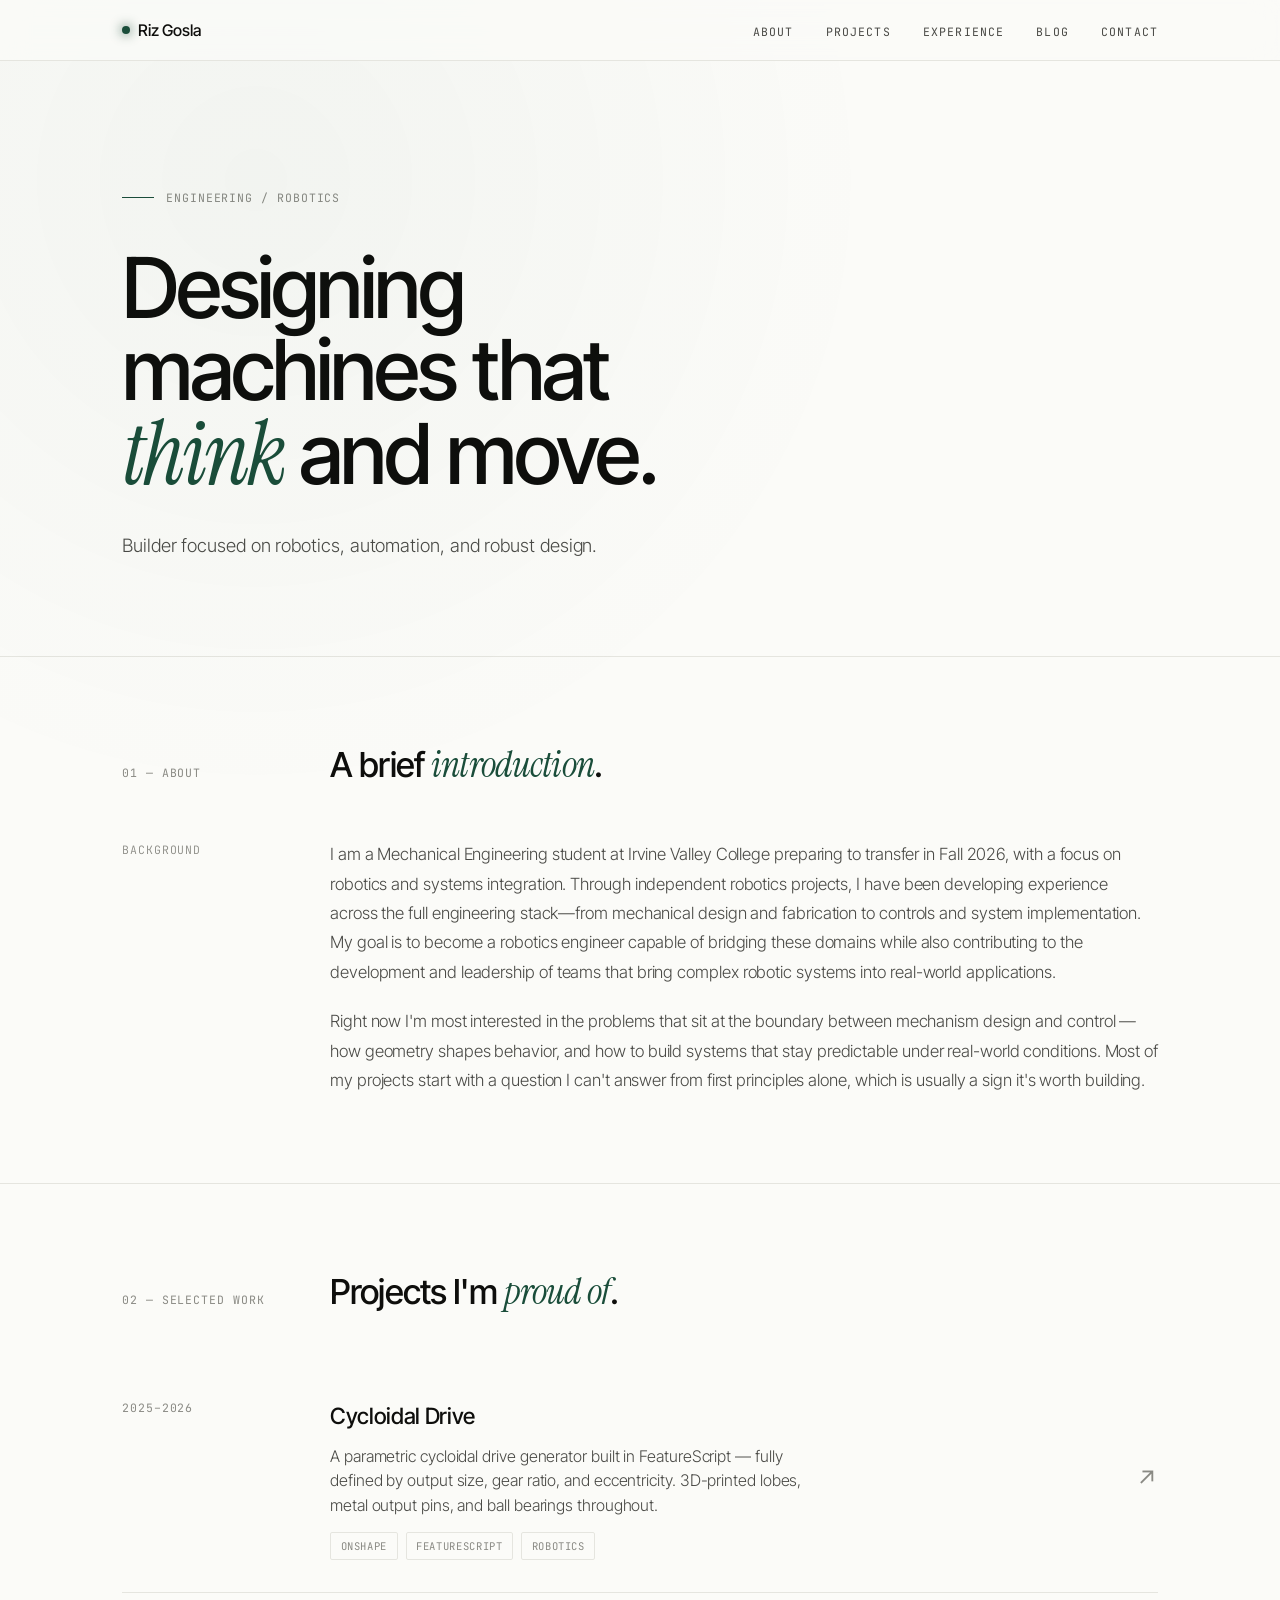
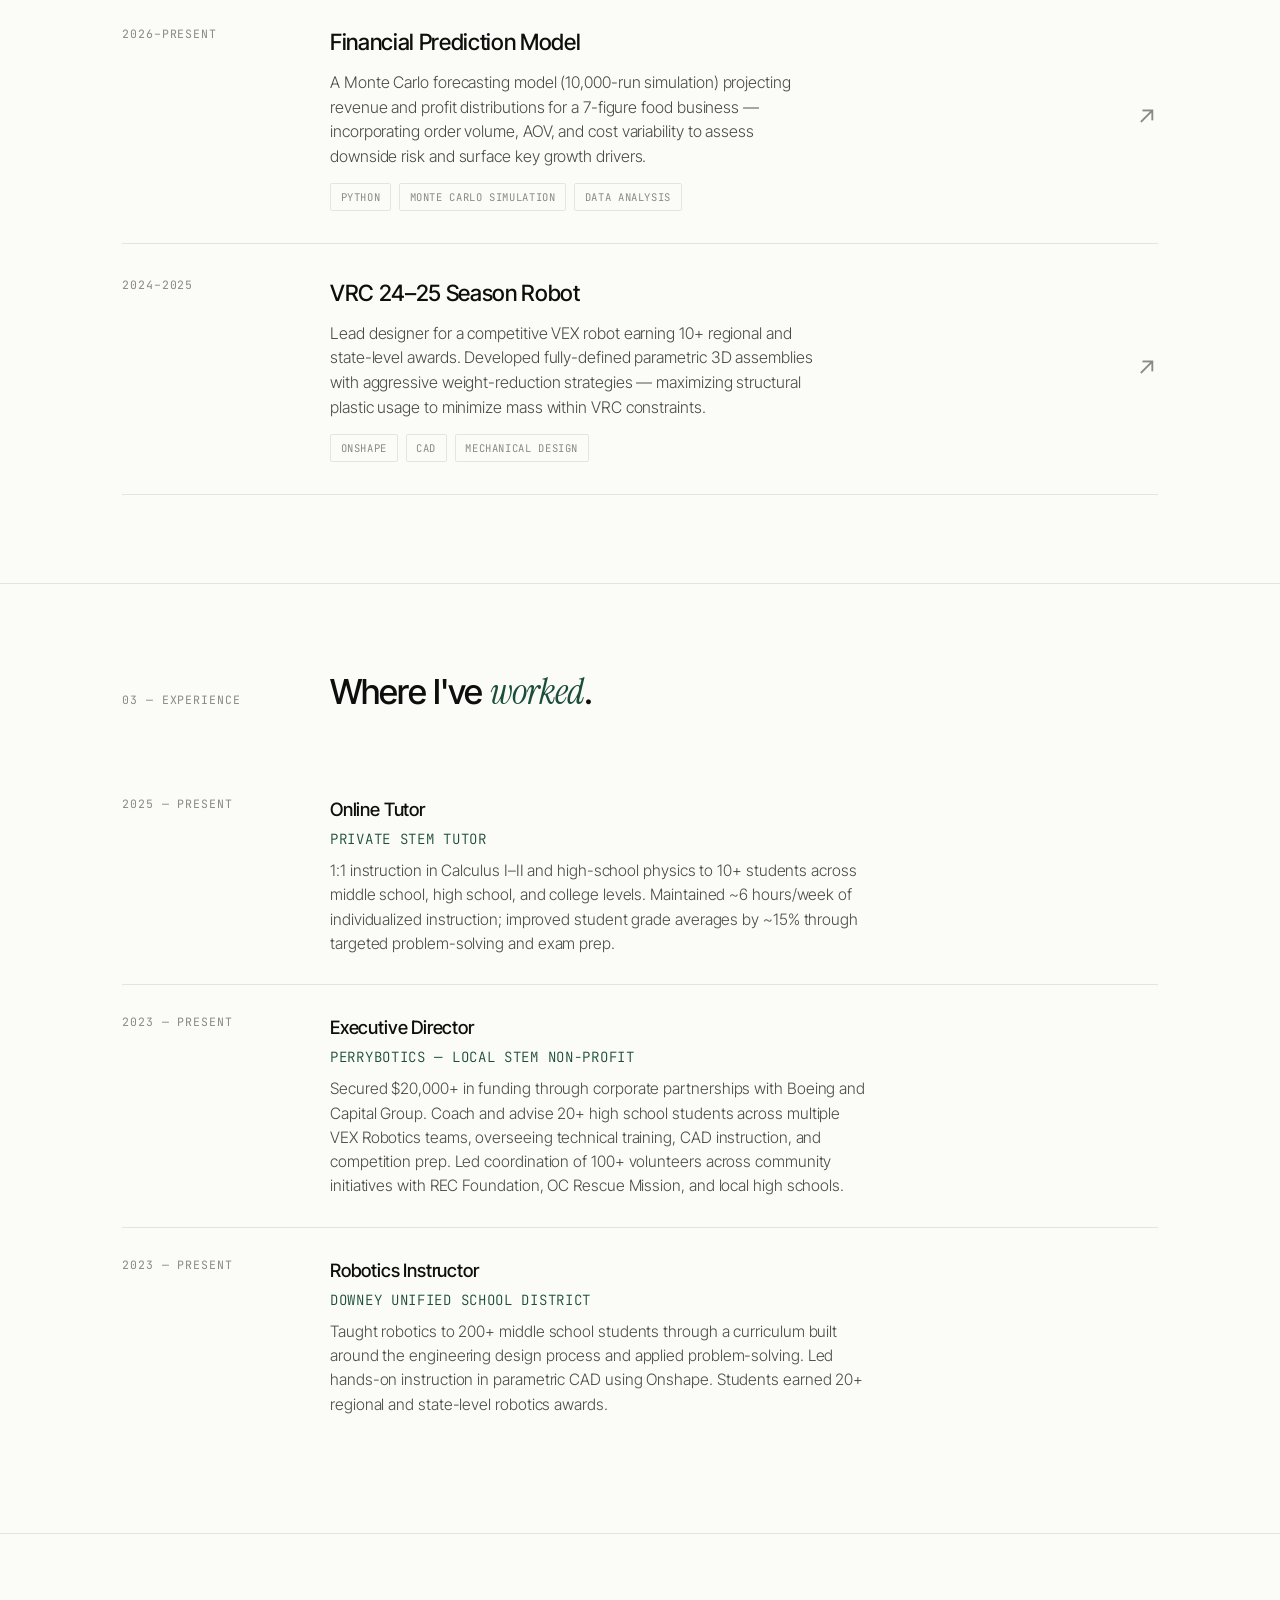
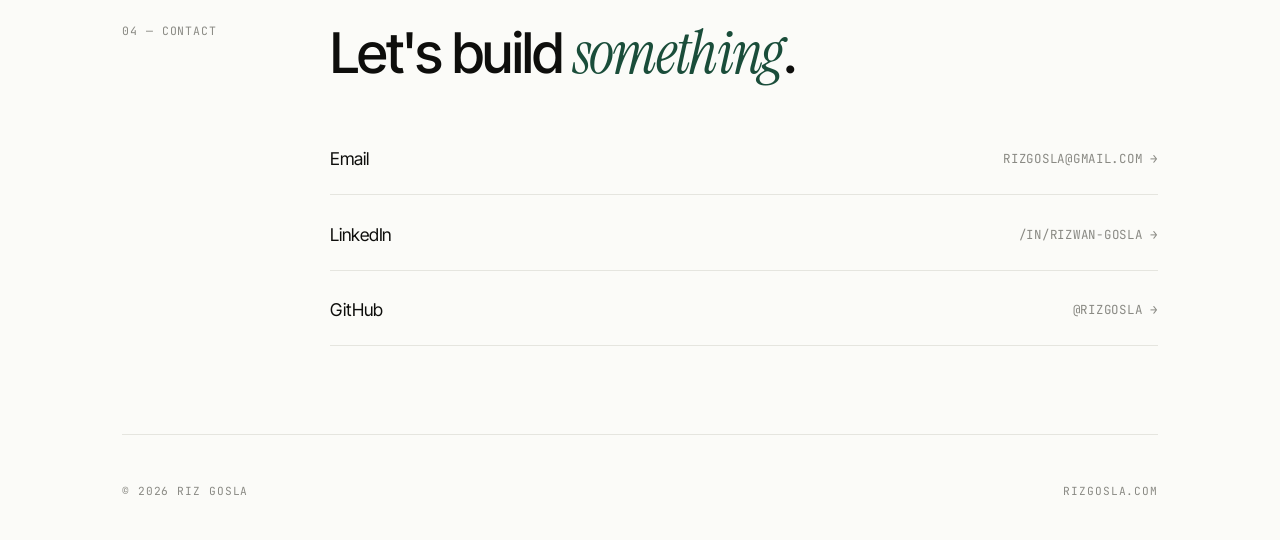
==== index.html @ be927779 "Add files via upload" ====
<!DOCTYPE html>
<html lang="en">
<head>
<meta charset="UTF-8" />
<meta name="viewport" content="width=device-width, initial-scale=1.0" />
<title>Riz Gosla — Engineering & Robotics</title>
<meta name="description" content="Portfolio of Riz Gosla — engineering and robotics." />
<link rel="preconnect" href="https://fonts.googleapis.com">
<link rel="preconnect" href="https://fonts.gstatic.com" crossorigin>
<link href="https://fonts.googleapis.com/css2?family=Instrument+Serif:ital@0;1&family=Inter+Tight:wght@300;400;500;600&family=JetBrains+Mono:wght@400;500&display=swap" rel="stylesheet">
<link rel="stylesheet" href="styles.css">
</head>
<body>

<nav>
  <div class="inner">
    <a href="index.html" class="brand">Riz Gosla</a>
    <ul>
      <li><a href="#about">About</a></li>
      <li><a href="#projects">Projects</a></li>
      <li><a href="#experience">Experience</a></li>
      <li><a href="blog.html">Blog</a></li>
      <li><a href="#contact">Contact</a></li>
    </ul>
  </div>
</nav>

<div class="container" id="top">
  <header class="hero">
    <div class="eyebrow reveal d1"><span class="mono">Engineering / Robotics</span></div>
    <h1 class="reveal d2">Designing machines that <span class="serif">think</span> and move.</h1>
    <p class="lede reveal d3">Builder focused on robotics, automation, and robust design.</p>
  </header>
</div>

<section id="about">
  <div class="container">
    <div class="section-head">
      <span class="mono">01 — About</span>
      <h2>A brief <span class="serif">introduction</span>.</h2>
    </div>
    <div class="about-body">
      <span class="mono">Background</span>
      <div>
        <p>I am a Mechanical Engineering student at Irvine Valley College preparing to transfer in Fall 2026,
          with a focus on robotics and systems integration. Through independent robotics projects, I have been
          developing experience across the full engineering stack—from mechanical design and fabrication to controls
          and system implementation. My goal is to become a robotics engineer capable of bridging these domains while also
          contributing to the development and leadership of teams that bring complex robotic systems into real-world applications.</p>
        <p>Right now I'm most interested in the problems that sit at the boundary between mechanism design and control — how geometry shapes behavior, and how to build systems that stay predictable under real-world conditions. Most of my projects start with a question I can't answer from first principles alone, which is usually a sign it's worth building.</p>
      </div>
    </div>
  </div>
</section>

<section id="projects">
  <div class="container">
    <div class="section-head">
      <span class="mono">02 — Selected Work</span>
      <h2>Projects I'm <span class="serif">proud of</span>.</h2>
    </div>
    <div class="projects">

      <a href="projects/example-project.html" class="project">
        <span class="mono">2025–2026</span>
        <div>
          <h3>Cycloidal Drive</h3>
          <p>A parametric cycloidal drive generator built in FeatureScript — fully defined by output size, gear ratio, and eccentricity. 3D-printed lobes, metal output pins, and ball bearings throughout.</p>
          <div class="tags">
            <span class="tag">Onshape</span>
            <span class="tag">FeatureScript</span>
            <span class="tag">Robotics</span>
          </div>
        </div>
        <span class="project-arrow">↗</span>
      </a>

      <a href="#" class="project">
        <span class="mono">2026–Present</span>
        <div>
          <h3>Financial Prediction Model</h3>
          <p>A Monte Carlo forecasting model (10,000-run simulation) projecting revenue and profit distributions for a 7-figure food business — incorporating order volume, AOV, and cost variability to assess downside risk and surface key growth drivers.</p>
          <div class="tags">
            <span class="tag">Python</span>
            <span class="tag">Monte Carlo Simulation</span>
            <span class="tag">Data Analysis</span>
          </div>
        </div>
        <span class="project-arrow">↗</span>
      </a>

      <a href="#" class="project">
        <span class="mono">2024–2025</span>
        <div>
          <h3>VRC 24–25 Season Robot</h3>
          <p>Lead designer for a competitive VEX robot earning 10+ regional and state-level awards. Developed fully-defined parametric 3D assemblies with aggressive weight-reduction strategies — maximizing structural plastic usage to minimize mass within VRC constraints.</p>
          <div class="tags">
            <span class="tag">Onshape</span>
            <span class="tag">CAD</span>
            <span class="tag">Mechanical Design</span>
          </div>
        </div>
        <span class="project-arrow">↗</span>
      </a>

    </div>
  </div>
</section>

<section id="experience">
  <div class="container">
    <div class="section-head">
      <span class="mono">03 — Experience</span>
      <h2>Where I've <span class="serif">worked</span>.</h2>
    </div>

    <div class="exp-item">
      <span class="mono">2025 — Present</span>
      <div>
        <h3>Online Tutor</h3>
        <p class="role">Private STEM Tutor</p>
        <p>1:1 instruction in Calculus I–II and high-school physics to 10+ students across middle school, high school, and college levels. Maintained ~6 hours/week of individualized instruction; improved student grade averages by ~15% through targeted problem-solving and exam prep.</p>
      </div>
    </div>

    <div class="exp-item">
      <span class="mono">2023 — Present</span>
      <div>
        <h3>Executive Director</h3>
        <p class="role">Perrybotics — Local STEM Non-Profit</p>
        <p>Secured $20,000+ in funding through corporate partnerships with Boeing and Capital Group. Coach and advise 20+ high school students across multiple VEX Robotics teams, overseeing technical training, CAD instruction, and competition prep. Led coordination of 100+ volunteers across community initiatives with REC Foundation, OC Rescue Mission, and local high schools.</p>
      </div>
    </div>

    <div class="exp-item">
      <span class="mono">2023 — Present</span>
      <div>
        <h3>Robotics Instructor</h3>
        <p class="role">Downey Unified School District</p>
        <p>Taught robotics to 200+ middle school students through a curriculum built around the engineering design process and applied problem-solving. Led hands-on instruction in parametric CAD using Onshape. Students earned 20+ regional and state-level robotics awards.</p>
      </div>
    </div>


  </div>
</section>

<section id="contact">
  <div class="container">
    <div class="contact-grid">
      <span class="mono">04 — Contact</span>
      <div class="contact-body">
        <h2>Let's build <span class="serif">something</span>.</h2>
        <div class="contact-links">
          <a href="mailto:rizgosla@gmail.com">
            <span class="label">Email</span>
            <span class="value">rizgosla@gmail.com →</span>
          </a>
          <a href="https://www.linkedin.com/in/rizwan-gosla" target="_blank" rel="noopener">
            <span class="label">LinkedIn</span>
            <span class="value">/in/rizwan-gosla →</span>
          </a>
          <a href="https://github.com/rizgosla" target="_blank" rel="noopener">
            <span class="label">GitHub</span>
            <span class="value">@rizgosla →</span>
          </a>
        </div>
      </div>
    </div>
  </div>
</section>

<div class="container">
  <footer>
    <span>© 2026 Riz Gosla</span>
    <span>rizgosla.com</span>
  </footer>
</div>

</body>
</html>
---- styles.css ----
/* ==========================================================================
   Riz Gosla — Portfolio Styles
   Edit this file to change the look of every page at once.
   ========================================================================== */

:root {
  --bg: #fbfbf8;          /* warm white background */
  --bg-elev: #f3f3ee;     /* slightly darker for hover states */
  --ink: #0e0e0c;         /* near-black text */
  --ink-soft: #4a4a46;    /* muted body text */
  --ink-mute: #8a8a84;    /* labels, metadata */
  --line: #e5e5df;        /* dividers */
  --accent: #1a4d3a;      /* pine green */
  --accent-soft: #2d6b52; /* lighter pine for hover */
  --radius: 2px;
  --max: 1100px;
}

* { box-sizing: border-box; margin: 0; padding: 0; }
html { scroll-behavior: smooth; }
body {
  font-family: 'Inter Tight', system-ui, sans-serif;
  font-weight: 400;
  background: var(--bg);
  color: var(--ink);
  line-height: 1.55;
  -webkit-font-smoothing: antialiased;
  letter-spacing: -0.005em;
}
.serif { font-family: 'Instrument Serif', Georgia, serif; font-style: italic; font-weight: 400; }
.mono { font-family: 'JetBrains Mono', ui-monospace, monospace; font-size: 0.72rem; letter-spacing: 0.08em; text-transform: uppercase; color: var(--ink-mute); }
a { color: inherit; text-decoration: none; }
.container { max-width: var(--max); margin: 0 auto; padding: 0 2rem; }

body::before {
  content: "";
  position: fixed; inset: 0;
  background-image: radial-gradient(circle at 20% 20%, rgba(26,77,58,0.04), transparent 50%);
  pointer-events: none;
  z-index: 1;
}

/* ========== NAV ========== */
nav {
  position: sticky; top: 0; z-index: 50;
  background: rgba(251, 251, 248, 0.82);
  backdrop-filter: saturate(1.4) blur(14px);
  -webkit-backdrop-filter: saturate(1.4) blur(14px);
  border-bottom: 1px solid var(--line);
}
nav .inner {
  max-width: var(--max); margin: 0 auto;
  padding: 1.1rem 2rem;
  display: flex; justify-content: space-between; align-items: center;
}
nav .brand {
  font-weight: 500; font-size: 1rem; letter-spacing: -0.01em;
  display: flex; align-items: center; gap: 0.5rem;
}
nav .brand::before {
  content: ""; width: 8px; height: 8px; background: var(--accent);
  border-radius: 50%;
  box-shadow: 0 0 12px var(--accent);
}
nav ul { display: flex; gap: 2rem; list-style: none; }
nav ul a {
  font-family: 'JetBrains Mono', monospace;
  font-size: 0.72rem; text-transform: uppercase; letter-spacing: 0.1em;
  color: var(--ink-soft); transition: color 0.2s;
}
nav ul a:hover, nav ul a.active { color: var(--accent); }
@media (max-width: 640px) { nav ul { gap: 1rem; } nav ul a { font-size: 0.65rem; } }

/* ========== HERO ========== */
header.hero { padding: 8rem 0 6rem; position: relative; }
.eyebrow { display: flex; align-items: center; gap: 0.75rem; margin-bottom: 2.5rem; }
.eyebrow::before { content: ""; width: 32px; height: 1px; background: var(--accent); }
h1 {
  font-family: 'Inter Tight', sans-serif;
  font-size: clamp(2.75rem, 7vw, 5.25rem);
  font-weight: 500;
  line-height: 0.98;
  letter-spacing: -0.035em;
  margin-bottom: 2rem;
  max-width: 13ch;
}
h1 .serif { color: var(--accent); font-weight: 400; font-size: 1.05em; }
.lede {
  font-size: 1.15rem;
  color: var(--ink-soft);
  max-width: 52ch;
  line-height: 1.65;
  font-weight: 300;
}

/* ========== SECTIONS ========== */
section { padding: 5.5rem 0; border-top: 1px solid var(--line); position: relative; }
.section-head {
  display: grid;
  grid-template-columns: 160px 1fr;
  gap: 3rem;
  margin-bottom: 3.5rem;
  align-items: baseline;
}
.section-head h2 {
  font-size: 2.15rem; font-weight: 500; letter-spacing: -0.025em; line-height: 1.05;
}
.section-head h2 .serif { color: var(--accent); font-size: 1.08em; }
@media (max-width: 720px) {
  .section-head { grid-template-columns: 1fr; gap: 0.75rem; }
}

/* ========== ABOUT ========== */
.about-body {
  display: grid; grid-template-columns: 160px 1fr; gap: 3rem;
  font-size: 1.05rem; color: var(--ink-soft); line-height: 1.75; font-weight: 300;
}
.about-body p + p { margin-top: 1.25rem; }
@media (max-width: 720px) {
  .about-body { grid-template-columns: 1fr; gap: 0.75rem; }
}

/* ========== PROJECT LIST (homepage) ========== */
.project {
  display: grid;
  grid-template-columns: 160px 1fr auto;
  gap: 3rem;
  padding: 2rem 0;
  border-bottom: 1px solid var(--line);
  align-items: start;
  transition: background 0.3s, padding 0.3s;
}
.project:hover { background: var(--bg-elev); padding-left: 1.25rem; padding-right: 1.25rem; }
.project:hover .project-arrow { transform: translate(4px, -4px); color: var(--accent); }
.project:hover h3 { color: var(--accent); }
.project h3 {
  font-size: 1.4rem; font-weight: 500; letter-spacing: -0.015em; margin-bottom: 0.6rem;
  transition: color 0.3s;
}
.project p { color: var(--ink-soft); max-width: 55ch; margin-bottom: 0.9rem; font-weight: 300; }
.tags { display: flex; flex-wrap: wrap; gap: 0.5rem; }
.tag {
  font-family: 'JetBrains Mono', monospace;
  font-size: 0.66rem; text-transform: uppercase; letter-spacing: 0.06em;
  padding: 0.3rem 0.6rem;
  border: 1px solid var(--line);
  color: var(--ink-mute);
  border-radius: var(--radius);
}
.project-arrow {
  font-size: 1.5rem; color: var(--ink-mute);
  transition: transform 0.3s, color 0.3s;
  align-self: center;
}
@media (max-width: 720px) {
  .project { grid-template-columns: 1fr; gap: 0.75rem; padding: 1.75rem 0; }
  .project-arrow { display: none; }
}

/* ========== EXPERIENCE ========== */
.exp-item {
  display: grid;
  grid-template-columns: 160px 1fr;
  gap: 3rem;
  padding: 1.75rem 0;
  border-bottom: 1px solid var(--line);
}
.exp-item:last-child { border-bottom: none; }
.exp-item h3 { font-size: 1.15rem; font-weight: 500; margin-bottom: 0.35rem; letter-spacing: -0.01em; }
.exp-item .role { color: var(--accent); font-size: 0.88rem; margin-bottom: 0.5rem; font-family: 'JetBrains Mono', monospace; text-transform: uppercase; letter-spacing: 0.05em; }
.exp-item p { color: var(--ink-soft); font-size: 0.98rem; max-width: 60ch; font-weight: 300; }
@media (max-width: 720px) {
  .exp-item { grid-template-columns: 1fr; gap: 0.5rem; }
}

/* ========== RESUME ========== */
.resume-card {
  display: grid;
  grid-template-columns: 160px 1fr;
  gap: 3rem;
  align-items: center;
}
.resume-cta {
  display: inline-flex; align-items: center; gap: 0.75rem;
  padding: 1.05rem 1.9rem;
  background: var(--accent); color: #fbfbf8;
  border-radius: var(--radius);
  font-family: 'JetBrains Mono', monospace;
  font-size: 0.75rem; text-transform: uppercase; letter-spacing: 0.1em;
  font-weight: 500;
  transition: transform 0.2s, box-shadow 0.2s, background 0.2s;
}
.resume-cta:hover { transform: translateY(-2px); box-shadow: 0 12px 30px -12px var(--accent); background: var(--accent-soft); }
.resume-note { margin-top: 1rem; font-size: 0.88rem; color: var(--ink-mute); font-weight: 300; }
.resume-note code { font-family: 'JetBrains Mono', monospace; color: var(--accent); }
@media (max-width: 720px) {
  .resume-card { grid-template-columns: 1fr; gap: 1rem; }
}

/* ========== CONTACT ========== */
.contact-grid {
  display: grid; grid-template-columns: 160px 1fr; gap: 3rem;
}
.contact-body h2 {
  font-size: clamp(2rem, 5.5vw, 3.5rem);
  font-weight: 500; letter-spacing: -0.03em; line-height: 1.02;
  margin-bottom: 2.5rem;
}
.contact-body h2 .serif { color: var(--accent); font-size: 1.08em; }
.contact-links { display: grid; gap: 0.25rem; }
.contact-links a {
  display: flex; justify-content: space-between; align-items: center;
  padding: 1.35rem 0;
  border-bottom: 1px solid var(--line);
  font-size: 1.1rem;
  transition: padding 0.3s, color 0.3s;
}
.contact-links a:hover { padding-left: 1rem; color: var(--accent); }
.contact-links .label { color: var(--ink); font-weight: 400; }
.contact-links .value { font-family: 'JetBrains Mono', monospace; font-size: 0.78rem; color: var(--ink-mute); text-transform: uppercase; letter-spacing: 0.06em; }
@media (max-width: 720px) {
  .contact-grid { grid-template-columns: 1fr; gap: 1rem; }
  .contact-links .value { display: none; }
}

/* ========== PROJECT DETAIL PAGE ========== */
.project-detail { padding: 6rem 0 4rem; }
.project-detail .meta {
  display: flex; gap: 1rem; margin-bottom: 2rem; flex-wrap: wrap;
  align-items: center;
}
.project-detail h1 {
  font-size: clamp(2.25rem, 5vw, 3.75rem);
  max-width: 18ch;
  margin-bottom: 1.5rem;
}
.project-detail .summary {
  font-size: 1.2rem; color: var(--ink-soft);
  max-width: 58ch; line-height: 1.65; font-weight: 300;
  margin-bottom: 3rem;
}
.project-body {
  display: grid; grid-template-columns: 160px 1fr; gap: 3rem;
  padding: 3rem 0;
  border-top: 1px solid var(--line);
}
.project-body h2 {
  font-size: 1.5rem; font-weight: 500; letter-spacing: -0.02em;
  margin: 2rem 0 1rem;
}
.project-body h2:first-child { margin-top: 0; }
.project-body p, .project-body li {
  color: var(--ink-soft); font-weight: 300;
  font-size: 1.02rem; line-height: 1.75;
  max-width: 62ch;
}
.project-body p + p { margin-top: 1rem; }
.project-body ul { padding-left: 1.2rem; margin: 1rem 0; }
.project-body li { margin-bottom: 0.5rem; }
.project-body img { max-width: 100%; border: 1px solid var(--line); margin: 2rem 0; border-radius: var(--radius); }
.project-body code { font-family: 'JetBrains Mono', monospace; font-size: 0.9em; color: var(--accent); background: var(--bg-elev); padding: 0.15em 0.4em; border-radius: 2px; }
@media (max-width: 720px) {
  .project-body { grid-template-columns: 1fr; gap: 1rem; }
}

.back-link {
  display: inline-flex; align-items: center; gap: 0.5rem;
  font-family: 'JetBrains Mono', monospace;
  font-size: 0.72rem; text-transform: uppercase; letter-spacing: 0.08em;
  color: var(--ink-mute);
  transition: color 0.2s, transform 0.2s;
  margin-bottom: 3rem;
}
.back-link:hover { color: var(--accent); transform: translateX(-4px); }

/* ========== VERSION BADGE (on project detail page) ========== */
.version-badge {
  display: inline-flex; align-items: center;
  padding: 0.3rem 0.65rem;
  background: rgba(26, 77, 58, 0.08);
  border: 1px solid rgba(26, 77, 58, 0.25);
  color: var(--accent) !important;
  border-radius: 99px;
  font-size: 0.66rem !important;
  letter-spacing: 0.07em;
}

/* ========== REVISION LOG ========== */
.revision-log {
  padding: 4rem 0 5rem;
  border-top: 1px solid var(--line);
}

.revision-log-head {
  display: grid;
  grid-template-columns: 160px 1fr;
  gap: 3rem;
  margin-bottom: 3.5rem;
  align-items: baseline;
}
.revision-log-head h2 {
  font-size: 2.15rem; font-weight: 500; letter-spacing: -0.025em; line-height: 1.05;
}
.revision-log-head h2 .serif { color: var(--accent); font-size: 1.08em; }
@media (max-width: 720px) {
  .revision-log-head { grid-template-columns: 1fr; gap: 0.75rem; }
}

.revision-timeline {
  display: flex;
  flex-direction: column;
  padding-left: 160px;
  padding-left: max(160px, 0px);
}
@media (max-width: 720px) {
  .revision-timeline { padding-left: 0; }
}

.revision-entry {
  display: grid;
  grid-template-columns: 28px 1fr;
  gap: 2rem;
  position: relative;
}

.revision-marker {
  display: flex;
  flex-direction: column;
  align-items: center;
  padding-top: 0.35rem;
}

.revision-dot {
  width: 10px;
  height: 10px;
  border-radius: 50%;
  background: var(--line);
  border: 2px solid var(--bg);
  outline: 1.5px solid var(--line);
  flex-shrink: 0;
  transition: background 0.3s, outline-color 0.3s;
}

.revision-entry[data-status="current"] .revision-dot {
  background: var(--accent);
  outline-color: var(--accent);
  box-shadow: 0 0 0 4px rgba(26, 77, 58, 0.12);
}

.revision-line {
  width: 1px;
  flex: 1;
  background: var(--line);
  margin-top: 0.5rem;
  min-height: 2rem;
}

.revision-content {
  padding-bottom: 3rem;
}

.revision-entry.first .revision-content {
  padding-bottom: 0;
}

.revision-header {
  display: flex;
  align-items: center;
  gap: 0.75rem;
  flex-wrap: wrap;
  margin-bottom: 0.75rem;
}

.revision-version {
  font-family: 'JetBrains Mono', monospace;
  font-size: 0.78rem !important;
  letter-spacing: 0.06em;
  color: var(--ink) !important;
  font-weight: 500;
}

.revision-status {
  font-family: 'JetBrains Mono', monospace;
  font-size: 0.64rem !important;
  letter-spacing: 0.06em;
  padding: 0.2rem 0.55rem;
  border-radius: 99px;
  border: 1px solid var(--line);
  color: var(--ink-mute) !important;
}

.revision-status[data-status="current"] {
  background: rgba(26, 77, 58, 0.08);
  border-color: rgba(26, 77, 58, 0.25);
  color: var(--accent) !important;
}

.revision-status[data-status="in-progress"] {
  background: rgba(180, 130, 20, 0.08);
  border-color: rgba(180, 130, 20, 0.25);
  color: #7a5a00 !important;
}

.revision-date {
  font-size: 0.68rem !important;
  color: var(--ink-mute) !important;
}

.revision-title {
  font-size: 1.15rem;
  font-weight: 500;
  letter-spacing: -0.015em;
  margin-bottom: 0.5rem;
  line-height: 1.3;
}

.revision-desc {
  color: var(--ink-soft);
  font-size: 0.98rem;
  font-weight: 300;
  line-height: 1.7;
  max-width: 60ch;
  margin-bottom: 0.75rem;
}

.revision-changes {
  padding-left: 1.1rem;
  margin-top: 0.5rem;
}

.revision-changes li {
  font-family: 'JetBrains Mono', monospace;
  font-size: 0.72rem;
  letter-spacing: 0.02em;
  color: var(--ink-mute);
  line-height: 1.9;
  margin-bottom: 0.15rem;
}

.revision-post-link {
  display: inline-flex;
  align-items: center;
  gap: 0.4rem;
  margin-top: 1rem;
  font-size: 0.7rem !important;
  color: var(--accent) !important;
  transition: opacity 0.2s;
}
.revision-post-link:hover { opacity: 0.7; }

/* ========== CHANGELOG (kept for backward compat, can be removed) ========== */
.changelog-entry {
  display: grid;
  grid-template-columns: 160px 1fr;
  gap: 3rem;
  padding: 2.5rem 0;
  border-bottom: 1px solid var(--line);
}
.changelog-entry:last-child { border-bottom: none; }
.changelog-entry .version {
  font-family: 'JetBrains Mono', monospace;
  font-size: 0.75rem; text-transform: uppercase; letter-spacing: 0.06em;
  color: var(--accent);
}
.changelog-entry .date {
  display: block;
  font-family: 'JetBrains Mono', monospace;
  font-size: 0.7rem; letter-spacing: 0.05em;
  color: var(--ink-mute);
  margin-top: 0.4rem;
}
.changelog-entry h3 {
  font-size: 1.35rem; font-weight: 500; letter-spacing: -0.015em;
  margin-bottom: 0.75rem;
}
.changelog-entry ul { padding-left: 1.2rem; margin-top: 0.75rem; }
.changelog-entry li {
  color: var(--ink-soft); font-weight: 300;
  font-size: 0.98rem; line-height: 1.7;
  margin-bottom: 0.35rem;
}
@media (max-width: 720px) {
  .changelog-entry { grid-template-columns: 1fr; gap: 0.75rem; }
}

/* ========== BLOG PAGE ========== */
.blog-section { padding: 0 0 5.5rem; }

/* Filter strip */
.blog-filters {
  display: flex;
  flex-wrap: wrap;
  gap: 0.5rem;
  margin-top: 2.5rem;
}

.filter-btn {
  font-family: 'JetBrains Mono', monospace;
  font-size: 0.68rem;
  text-transform: uppercase;
  letter-spacing: 0.08em;
  padding: 0.4rem 0.85rem;
  border: 1px solid var(--line);
  background: transparent;
  color: var(--ink-mute);
  border-radius: 99px;
  cursor: pointer;
  transition: background 0.2s, color 0.2s, border-color 0.2s;
}
.filter-btn:hover {
  border-color: var(--accent);
  color: var(--accent);
}
.filter-btn.active {
  background: var(--accent);
  border-color: var(--accent);
  color: #fbfbf8;
}

/* Featured post */
.post-featured {
  display: block;
  padding: 3rem 0 3.5rem;
  border-bottom: 1px solid var(--line);
  transition: padding-left 0.3s;
}
.post-featured:hover { padding-left: 1rem; }
.post-featured:hover h2 { color: var(--accent); }

.post-featured-meta {
  display: flex;
  align-items: center;
  gap: 1.25rem;
  margin-bottom: 1.25rem;
}

.post-featured h2 {
  font-size: clamp(1.6rem, 3.5vw, 2.5rem);
  font-weight: 500;
  letter-spacing: -0.025em;
  line-height: 1.1;
  max-width: 26ch;
  margin-bottom: 1.25rem;
  transition: color 0.3s;
}

.post-excerpt {
  color: var(--ink-soft);
  font-weight: 300;
  max-width: 62ch;
  line-height: 1.7;
  font-size: 1.05rem;
  margin-bottom: 1.25rem;
}

.post-read-more {
  font-family: 'JetBrains Mono', monospace;
  font-size: 0.72rem;
  text-transform: uppercase;
  letter-spacing: 0.1em;
  color: var(--accent);
}

/* Post category label */
.post-cat {
  color: var(--accent) !important;
  font-size: 0.66rem !important;
}

.post-date {
  font-size: 0.66rem !important;
  color: var(--ink-mute) !important;
}

/* Post grid */
.post-grid {
  display: grid;
  grid-template-columns: repeat(2, 1fr);
  gap: 0;
}

.post-card {
  display: block;
  padding: 2.5rem 2rem 2.5rem 0;
  border-bottom: 1px solid var(--line);
  transition: background 0.3s, padding-left 0.3s;
}
.post-card:nth-child(odd) {
  padding-right: 3rem;
  border-right: 1px solid var(--line);
}
.post-card:nth-child(even) {
  padding-left: 3rem;
  padding-right: 0;
}
.post-card:hover {
  background: var(--bg-elev);
}
.post-card:hover h3 { color: var(--accent); }

.post-card-meta {
  display: flex;
  align-items: center;
  gap: 1rem;
  margin-bottom: 1rem;
}

.post-card h3 {
  font-size: 1.2rem;
  font-weight: 500;
  letter-spacing: -0.015em;
  line-height: 1.25;
  max-width: 32ch;
  margin-bottom: 0.75rem;
  transition: color 0.3s;
}

.post-card .post-excerpt {
  font-size: 0.95rem;
  max-width: 42ch;
  margin-bottom: 1rem;
}

.post-card .post-read-more {
  font-size: 0.68rem;
}

@media (max-width: 720px) {
  .post-grid { grid-template-columns: 1fr; }
  .post-card { padding: 2rem 0 !important; border-right: none !important; }
}

/* ========== BLOG POST DETAIL PAGE ========== */
.post-detail { padding: 6rem 0 4rem; }

.post-detail-meta {
  display: flex;
  align-items: center;
  gap: 1.25rem;
  margin-bottom: 2rem;
}

.post-detail h1 {
  font-size: clamp(2rem, 5vw, 3.5rem);
  max-width: 22ch;
  margin-bottom: 1.5rem;
  line-height: 1.05;
}

.post-detail .summary {
  font-size: 1.2rem;
  color: var(--ink-soft);
  max-width: 58ch;
  line-height: 1.65;
  font-weight: 300;
  margin-bottom: 4rem;
  padding-bottom: 3rem;
  border-bottom: 1px solid var(--line);
}

.post-body {
  max-width: 68ch;
}

.post-body h2 {
  font-size: 1.5rem;
  font-weight: 500;
  letter-spacing: -0.02em;
  margin: 2.5rem 0 1rem;
}
.post-body h2:first-child { margin-top: 0; }

.post-body p {
  color: var(--ink-soft);
  font-weight: 300;
  font-size: 1.05rem;
  line-height: 1.8;
  max-width: 66ch;
}
.post-body p + p { margin-top: 1.25rem; }

.post-body ul, .post-body ol {
  padding-left: 1.25rem;
  margin: 1.25rem 0;
}
.post-body li {
  color: var(--ink-soft);
  font-weight: 300;
  font-size: 1.02rem;
  line-height: 1.75;
  margin-bottom: 0.5rem;
  max-width: 62ch;
}
.post-body img {
  max-width: 100%;
  border: 1px solid var(--line);
  margin: 2.5rem 0;
  border-radius: var(--radius);
}
.post-body code {
  font-family: 'JetBrains Mono', monospace;
  font-size: 0.9em;
  color: var(--accent);
  background: var(--bg-elev);
  padding: 0.15em 0.4em;
  border-radius: 2px;
}

/* Related project link at bottom of post */
.post-related {
  display: flex;
  align-items: center;
  gap: 1.5rem;
  margin-top: 4rem;
  padding-top: 2rem;
  border-top: 1px solid var(--line);
}
.post-related-link {
  font-size: 1rem;
  font-weight: 500;
  color: var(--accent);
  letter-spacing: -0.01em;
  transition: opacity 0.2s;
}
.post-related-link:hover { opacity: 0.7; }

/* ========== FOOTER ========== */
footer {
  padding: 3rem 0 2.5rem;
  border-top: 1px solid var(--line);
  display: flex; justify-content: space-between;
  font-family: 'JetBrains Mono', monospace;
  font-size: 0.7rem; text-transform: uppercase; letter-spacing: 0.08em;
  color: var(--ink-mute);
}

/* ========== ANIMATIONS ========== */
@keyframes rise {
  from { opacity: 0; transform: translateY(20px); }
  to { opacity: 1; transform: translateY(0); }
}
.reveal { opacity: 0; animation: rise 1s cubic-bezier(0.2, 0.7, 0.2, 1) forwards; }
.d1 { animation-delay: 0.05s; }
.d2 { animation-delay: 0.2s; }
.d3 { animation-delay: 0.38s; }
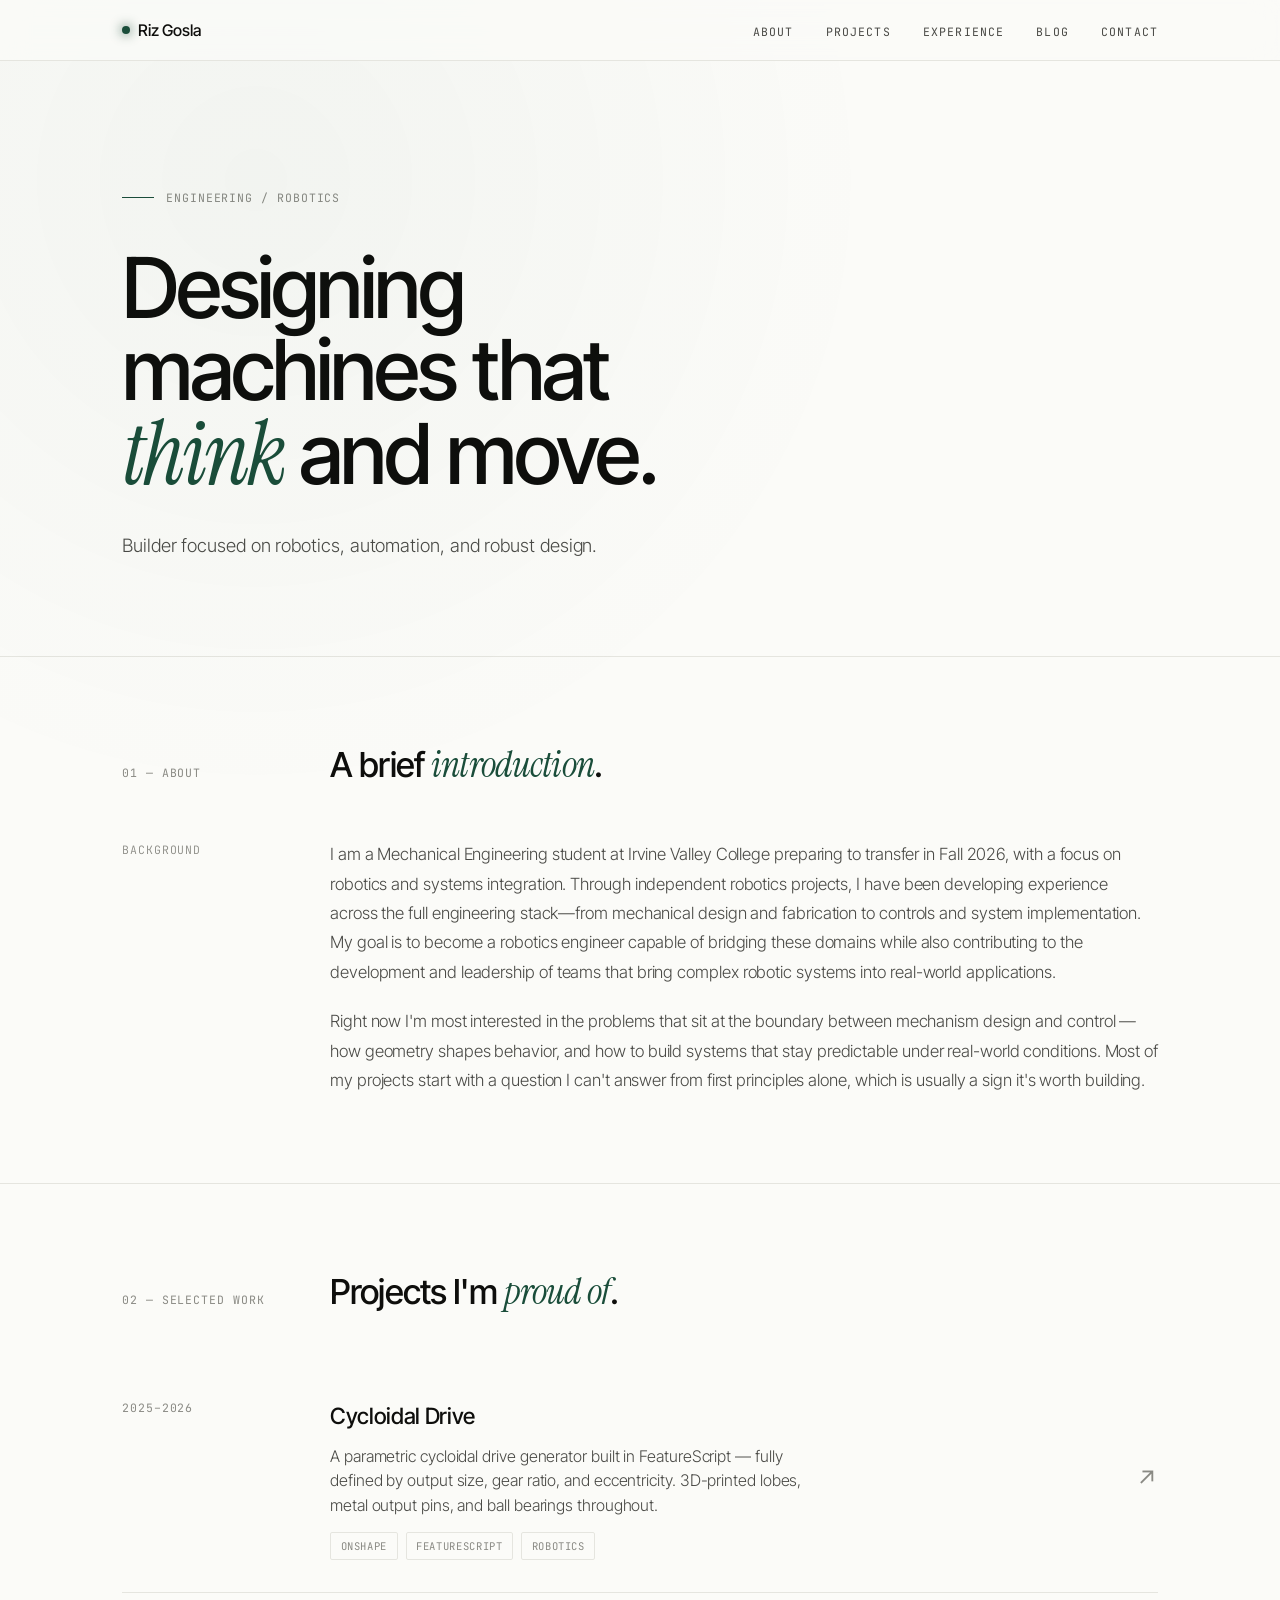
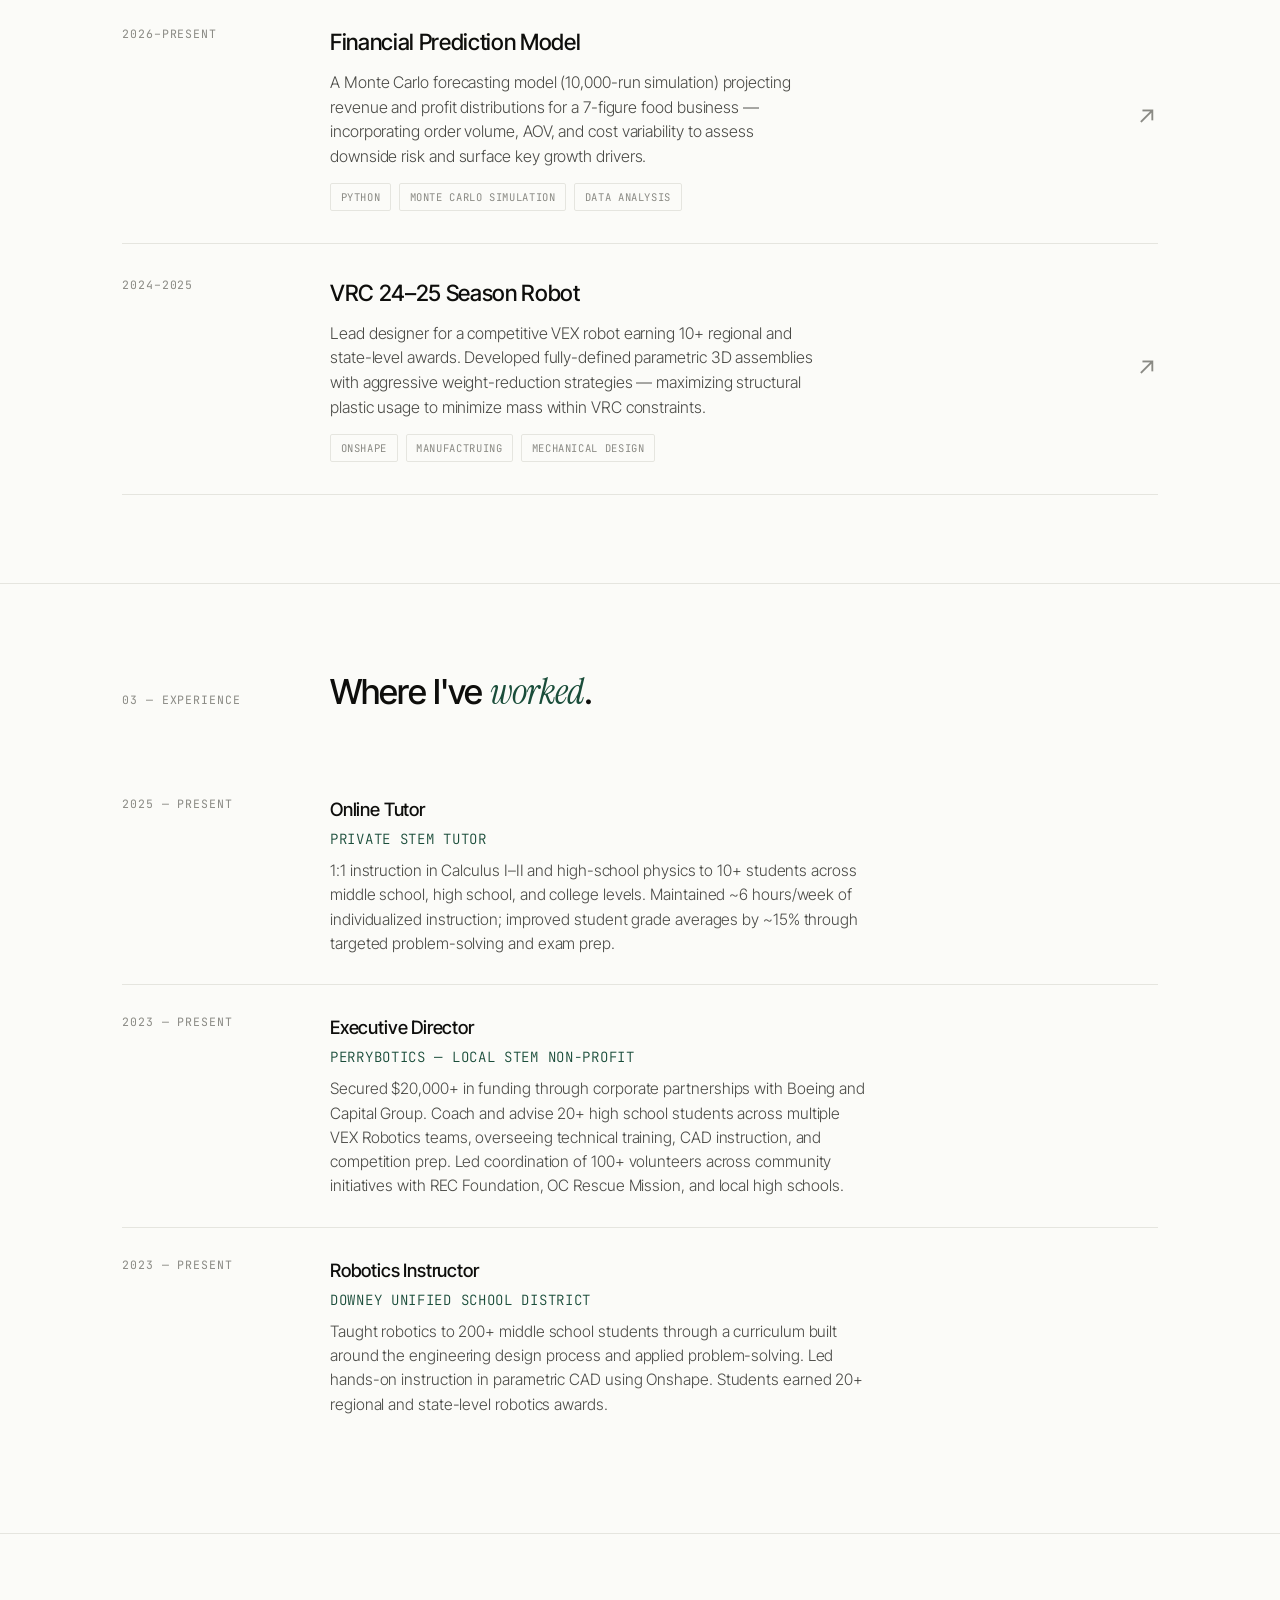
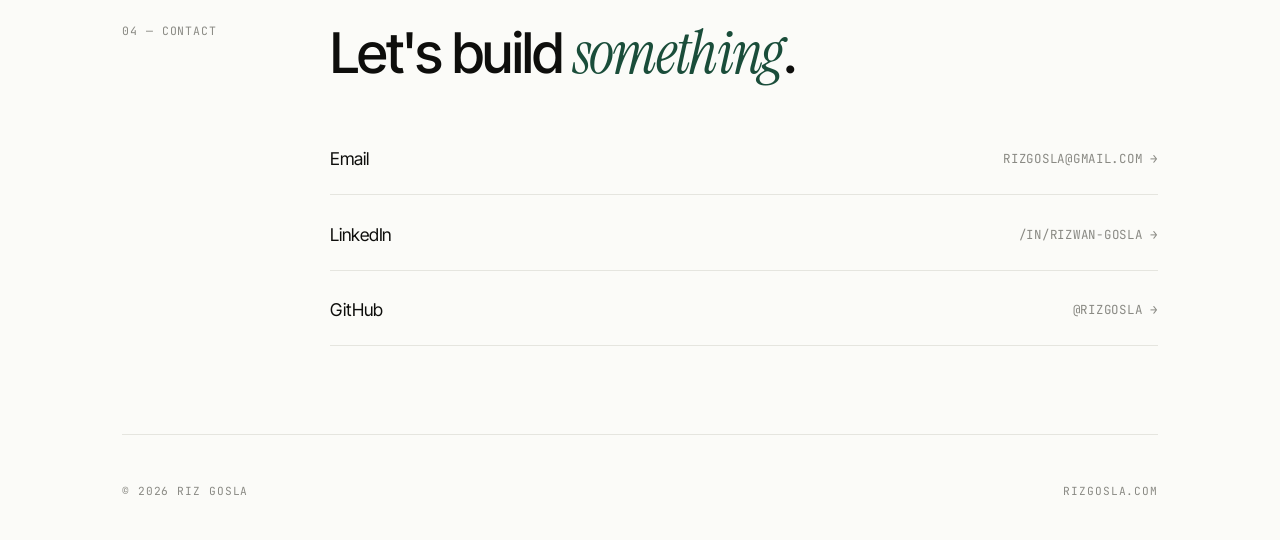
==== commit 51709741: "cahnges" ====
--- a/index.html
+++ b/index.html
@@ -96,7 +96,7 @@
           <p>Lead designer for a competitive VEX robot earning 10+ regional and state-level awards. Developed fully-defined parametric 3D assemblies with aggressive weight-reduction strategies — maximizing structural plastic usage to minimize mass within VRC constraints.</p>
           <div class="tags">
             <span class="tag">Onshape</span>
-            <span class="tag">CAD</span>
+            <span class="tag">Manufactruing</span>
             <span class="tag">Mechanical Design</span>
           </div>
         </div>
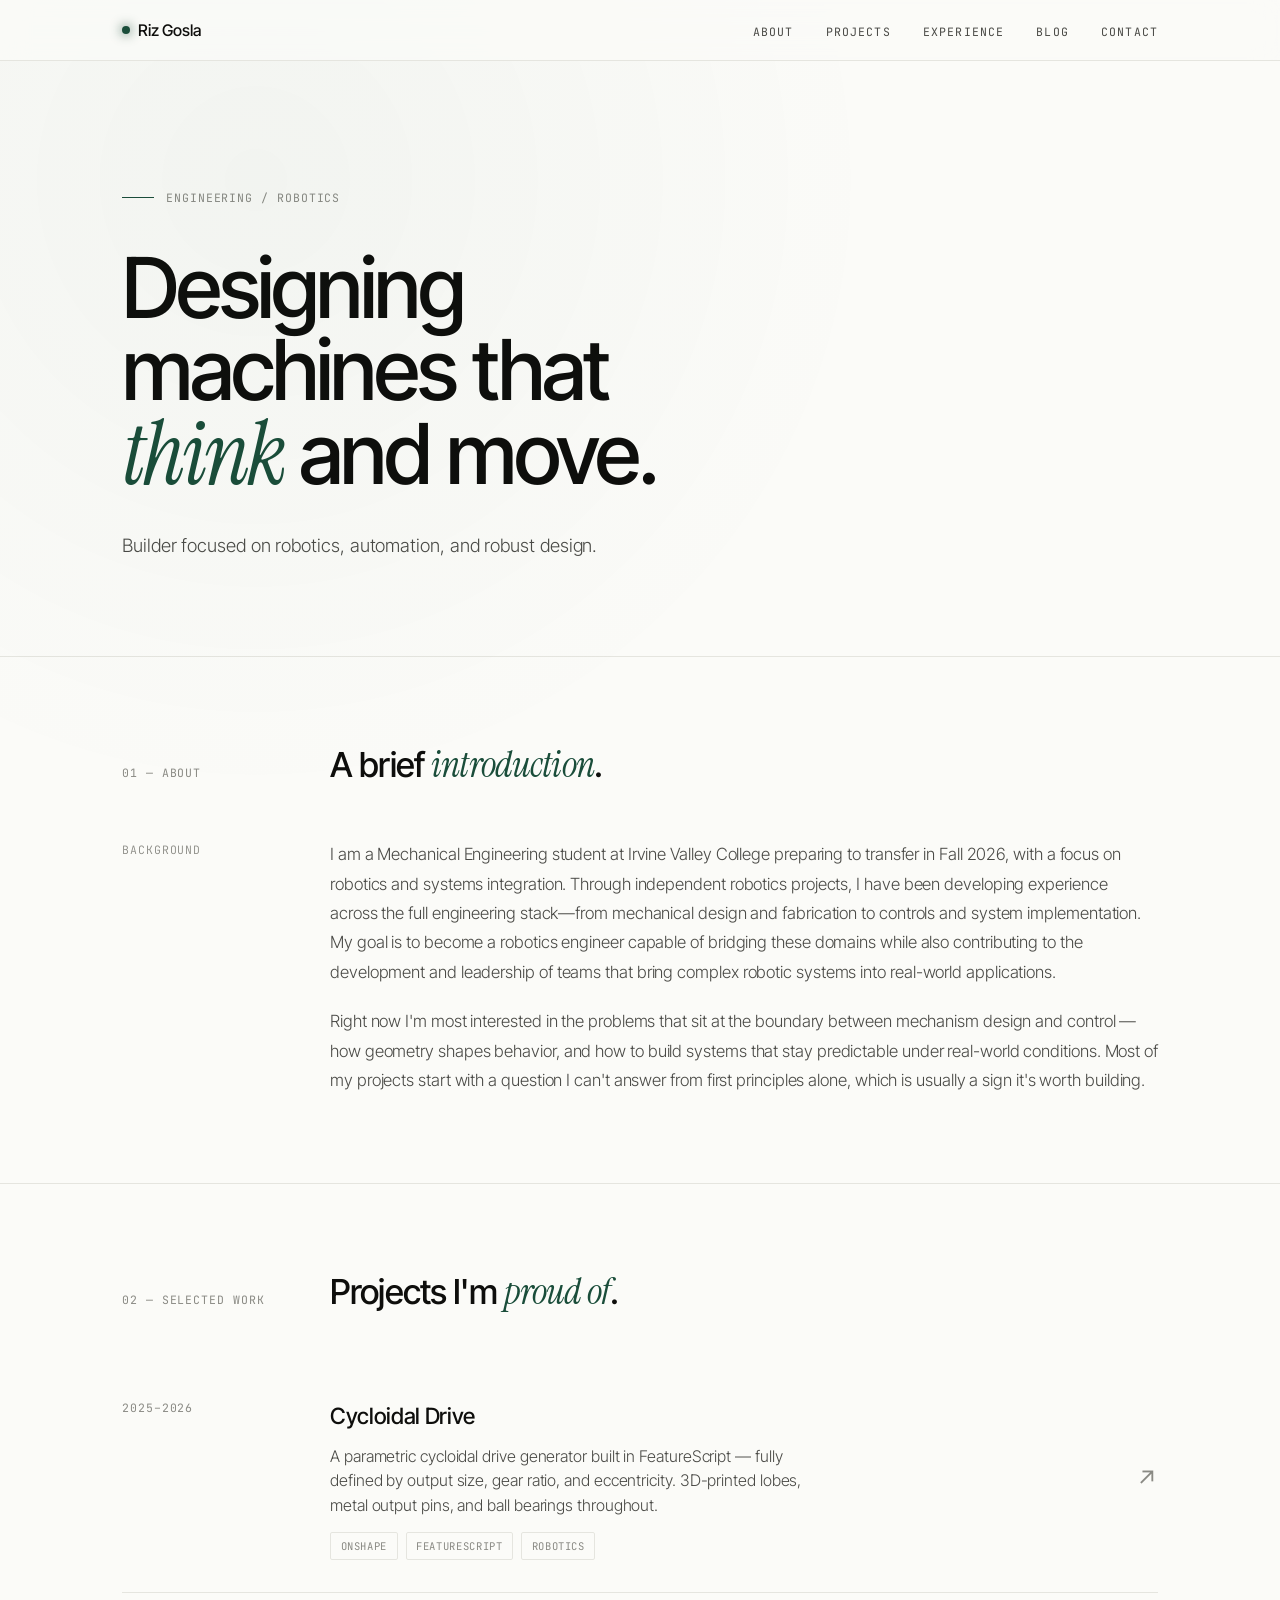
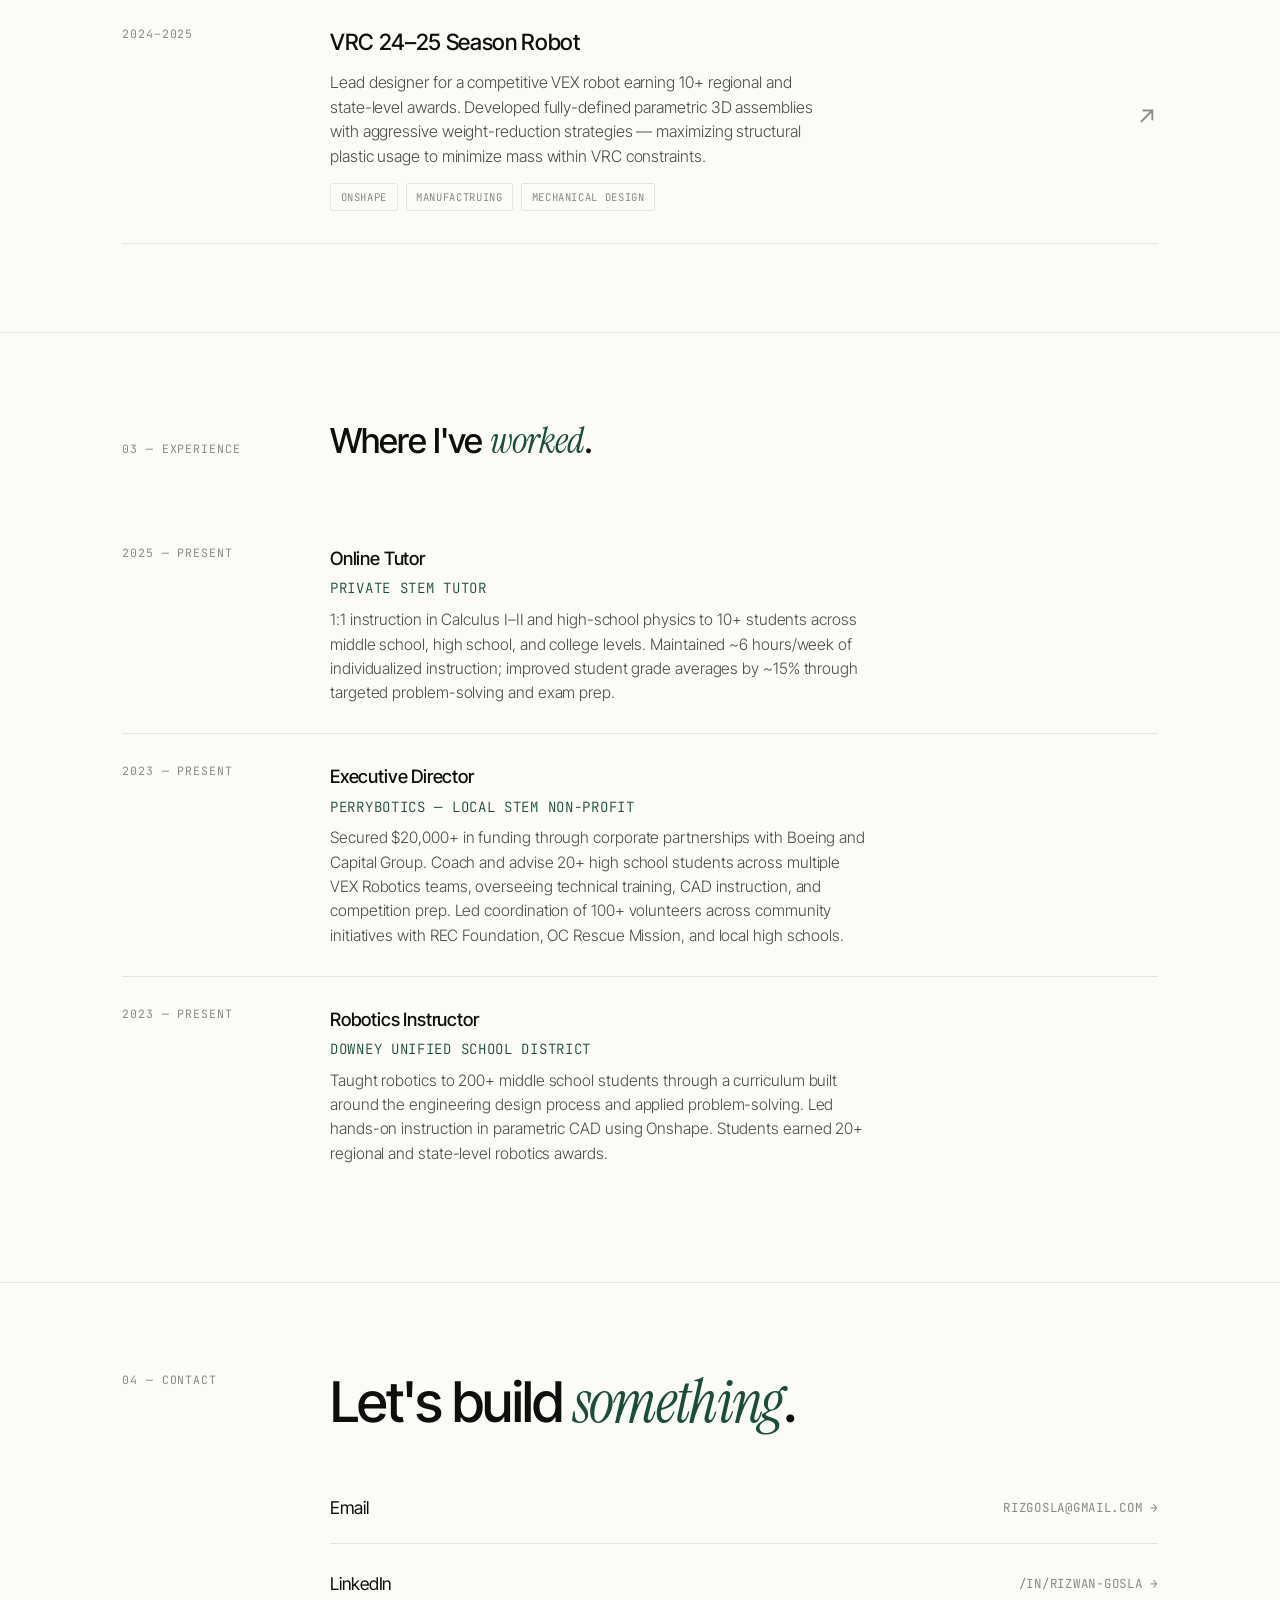
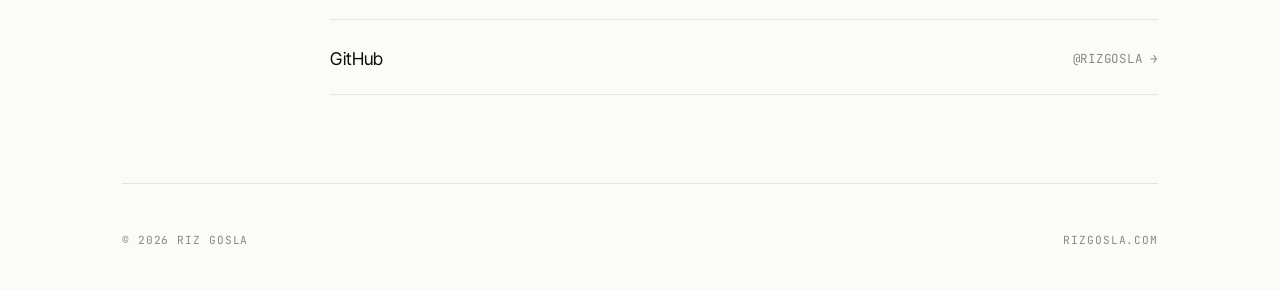
==== commit c72ae549: "commented out  simulation model as it is not even properlly started" ====
--- a/index.html
+++ b/index.html
@@ -74,7 +74,7 @@
         </div>
         <span class="project-arrow">↗</span>
       </a>
-
+<!--
       <a href="#" class="project">
         <span class="mono">2026–Present</span>
         <div>
@@ -88,7 +88,7 @@
         </div>
         <span class="project-arrow">↗</span>
       </a>
-
+-->
       <a href="#" class="project">
         <span class="mono">2024–2025</span>
         <div>
--- a/styles.css
+++ b/styles.css
@@ -4,14 +4,14 @@
    ========================================================================== */
 
 :root {
-  --bg: #fbfbf8;          /* warm white background */
-  --bg-elev: #f3f3ee;     /* slightly darker for hover states */
-  --ink: #0e0e0c;         /* near-black text */
-  --ink-soft: #4a4a46;    /* muted body text */
-  --ink-mute: #8a8a84;    /* labels, metadata */
-  --line: #e5e5df;        /* dividers */
-  --accent: #1a4d3a;      /* pine green */
-  --accent-soft: #2d6b52; /* lighter pine for hover */
+  --bg: #fbfbf8;
+  --bg-elev: #f3f3ee;
+  --ink: #0e0e0c;
+  --ink-soft: #4a4a46;
+  --ink-mute: #8a8a84;
+  --line: #e5e5df;
+  --accent: #1a4d3a;
+  --accent-soft: #2d6b52;
   --radius: 2px;
   --max: 1100px;
 }
@@ -56,20 +56,30 @@
 nav .brand {
   font-weight: 500; font-size: 1rem; letter-spacing: -0.01em;
   display: flex; align-items: center; gap: 0.5rem;
+  white-space: nowrap;
+  flex-shrink: 0;
 }
 nav .brand::before {
   content: ""; width: 8px; height: 8px; background: var(--accent);
   border-radius: 50%;
   box-shadow: 0 0 12px var(--accent);
+  flex-shrink: 0;
 }
 nav ul { display: flex; gap: 2rem; list-style: none; }
 nav ul a {
   font-family: 'JetBrains Mono', monospace;
   font-size: 0.72rem; text-transform: uppercase; letter-spacing: 0.1em;
   color: var(--ink-soft); transition: color 0.2s;
+  white-space: nowrap;
 }
 nav ul a:hover, nav ul a.active { color: var(--accent); }
-@media (max-width: 640px) { nav ul { gap: 1rem; } nav ul a { font-size: 0.65rem; } }
+@media (max-width: 640px) {
+  nav .inner { padding: 0.85rem 1rem; gap: 0.75rem; }
+  nav .brand { font-size: 0.85rem; }
+  nav ul { gap: 0.65rem; overflow-x: auto; -webkit-overflow-scrolling: touch; scrollbar-width: none; }
+  nav ul::-webkit-scrollbar { display: none; }
+  nav ul a { font-size: 0.58rem; letter-spacing: 0.06em; }
+}
 
 /* ========== HERO ========== */
 header.hero { padding: 8rem 0 6rem; position: relative; }
@@ -273,7 +283,7 @@
 }
 .back-link:hover { color: var(--accent); transform: translateX(-4px); }
 
-/* ========== VERSION BADGE (on project detail page) ========== */
+/* ========== VERSION BADGE ========== */
 .version-badge {
   display: inline-flex; align-items: center;
   padding: 0.3rem 0.65rem;
@@ -285,6 +295,193 @@
   letter-spacing: 0.07em;
 }
 
+/* ========== PROJECT GALLERY ========== */
+.project-gallery {
+  padding: 3rem 0;
+  border-top: 1px solid var(--line);
+}
+
+.project-gallery-head {
+  display: grid;
+  grid-template-columns: 160px 1fr;
+  gap: 3rem;
+  margin-bottom: 2.5rem;
+  align-items: baseline;
+}
+.project-gallery-head h2 {
+  font-size: 2.15rem; font-weight: 500; letter-spacing: -0.025em; line-height: 1.05;
+}
+.project-gallery-head h2 .serif { color: var(--accent); font-size: 1.08em; }
+@media (max-width: 720px) {
+  .project-gallery-head { grid-template-columns: 1fr; gap: 0.75rem; }
+}
+
+.gallery-grid {
+  display: grid;
+  grid-template-columns: 1fr 1fr;
+  gap: 1rem;
+}
+
+.gallery-item {
+  position: relative;
+  overflow: hidden;
+  border-radius: var(--radius);
+  cursor: pointer;
+}
+
+.gallery-item.wide {
+  grid-column: 1 / -1;
+}
+
+.gallery-item img {
+  width: 100%;
+  height: 100%;
+  object-fit: cover;
+  aspect-ratio: 4 / 3;
+  display: block;
+  border: 1px solid var(--line);
+  border-radius: var(--radius);
+  transition: transform 0.4s cubic-bezier(0.2, 0.7, 0.2, 1), box-shadow 0.4s;
+}
+
+.gallery-item.wide img {
+  aspect-ratio: 16 / 7;
+}
+
+.gallery-item:hover img {
+  transform: scale(1.02);
+  box-shadow: 0 16px 48px -16px rgba(0,0,0,0.14);
+}
+
+.gallery-caption {
+  position: absolute;
+  bottom: 0; left: 0; right: 0;
+  padding: 0.6rem 0.85rem;
+  background: linear-gradient(transparent, rgba(14,14,12,0.55));
+  opacity: 0;
+  transition: opacity 0.25s;
+}
+.gallery-item:hover .gallery-caption { opacity: 1; }
+.gallery-caption span {
+  font-family: 'JetBrains Mono', monospace;
+  font-size: 0.65rem;
+  text-transform: uppercase;
+  letter-spacing: 0.07em;
+  color: rgba(251,251,248,0.85);
+}
+
+@media (max-width: 720px) {
+  .gallery-grid { grid-template-columns: 1fr; }
+  .gallery-item.wide { grid-column: 1; }
+  .gallery-caption { opacity: 1; }
+}
+
+/* ========== PROJECT MEDIA — image gallery & figures ========== */
+.project-media {
+  padding: 3rem 0;
+  border-top: 1px solid var(--line);
+}
+
+.project-media-head {
+  display: grid;
+  grid-template-columns: 160px 1fr;
+  gap: 3rem;
+  margin-bottom: 2.5rem;
+  align-items: baseline;
+}
+@media (max-width: 720px) {
+  .project-media-head { grid-template-columns: 1fr; gap: 0.75rem; }
+}
+
+.project-media figure {
+  margin: 0 0 2rem 0;
+}
+.project-media figure img {
+  width: 100%;
+  display: block;
+  border: 1px solid var(--line);
+  border-radius: var(--radius);
+  transition: transform 0.4s cubic-bezier(0.2, 0.7, 0.2, 1), box-shadow 0.4s;
+}
+.project-media figure img:hover {
+  transform: scale(1.01);
+  box-shadow: 0 20px 60px -20px rgba(0,0,0,0.12);
+}
+.project-media figcaption {
+  font-family: 'JetBrains Mono', monospace;
+  font-size: 0.68rem;
+  text-transform: uppercase;
+  letter-spacing: 0.06em;
+  color: var(--ink-mute);
+  margin-top: 0.75rem;
+  line-height: 1.6;
+}
+
+.media-grid {
+  display: grid;
+  gap: 1rem;
+  margin-bottom: 2rem;
+}
+.media-grid.cols-2 { grid-template-columns: 1fr 1fr; }
+.media-grid.cols-3 { grid-template-columns: 1fr 1fr 1fr; }
+.media-grid figure { margin: 0; }
+.media-grid figure img {
+  width: 100%;
+  aspect-ratio: 4 / 3;
+  object-fit: cover;
+  display: block;
+  border: 1px solid var(--line);
+  border-radius: var(--radius);
+  transition: transform 0.4s cubic-bezier(0.2, 0.7, 0.2, 1), box-shadow 0.4s;
+}
+.media-grid figure img:hover {
+  transform: scale(1.02);
+  box-shadow: 0 16px 48px -16px rgba(0,0,0,0.12);
+}
+@media (max-width: 720px) {
+  .media-grid.cols-2,
+  .media-grid.cols-3 { grid-template-columns: 1fr; }
+}
+
+.media-compare {
+  display: grid;
+  grid-template-columns: 1fr 1fr;
+  gap: 1rem;
+  margin-bottom: 2rem;
+}
+.media-compare figure { margin: 0; position: relative; }
+.media-compare figure img {
+  width: 100%;
+  display: block;
+  border: 1px solid var(--line);
+  border-radius: var(--radius);
+}
+.media-compare .compare-label {
+  position: absolute;
+  top: 0.75rem;
+  left: 0.75rem;
+  font-family: 'JetBrains Mono', monospace;
+  font-size: 0.6rem;
+  text-transform: uppercase;
+  letter-spacing: 0.1em;
+  padding: 0.25rem 0.6rem;
+  background: var(--bg);
+  border: 1px solid var(--line);
+  border-radius: 99px;
+  color: var(--ink-mute);
+}
+@media (max-width: 720px) {
+  .media-compare { grid-template-columns: 1fr; }
+}
+
+.project-hero-img {
+  width: 100%;
+  display: block;
+  border: 1px solid var(--line);
+  border-radius: var(--radius);
+  margin-bottom: 3rem;
+}
+
 /* ========== REVISION LOG ========== */
 .revision-log {
   padding: 4rem 0 5rem;
@@ -448,7 +645,56 @@
 }
 .revision-post-link:hover { opacity: 0.7; }
 
-/* ========== CHANGELOG (kept for backward compat, can be removed) ========== */
+.revision-images {
+  display: grid;
+  grid-template-columns: repeat(auto-fill, minmax(200px, 1fr));
+  gap: 0.75rem;
+  margin-top: 1.25rem;
+}
+
+.revision-img-wrap {
+  position: relative;
+  overflow: hidden;
+  border-radius: var(--radius);
+  cursor: pointer;
+  border: 1px solid var(--line);
+  background: var(--bg-elev);
+}
+
+.revision-img-wrap img {
+  width: 100%;
+  aspect-ratio: 4 / 3;
+  object-fit: cover;
+  display: block;
+  transition: transform 0.4s cubic-bezier(0.2, 0.7, 0.2, 1);
+}
+
+.revision-img-wrap:hover img {
+  transform: scale(1.04);
+}
+
+.revision-img-caption {
+  position: absolute;
+  bottom: 0; left: 0; right: 0;
+  padding: 0.5rem 0.7rem;
+  background: linear-gradient(transparent, rgba(14,14,12,0.6));
+  opacity: 0;
+  transition: opacity 0.25s;
+}
+.revision-img-wrap:hover .revision-img-caption { opacity: 1; }
+.revision-img-caption span {
+  font-family: 'JetBrains Mono', monospace;
+  font-size: 0.62rem;
+  text-transform: uppercase;
+  letter-spacing: 0.06em;
+  color: rgba(251,251,248,0.9);
+}
+
+@media (max-width: 720px) {
+  .revision-images { grid-template-columns: 1fr 1fr; }
+}
+
+/* ========== CHANGELOG ========== */
 .changelog-entry {
   display: grid;
   grid-template-columns: 160px 1fr;
@@ -486,7 +732,6 @@
 /* ========== BLOG PAGE ========== */
 .blog-section { padding: 0 0 5.5rem; }
 
-/* Filter strip */
 .blog-filters {
   display: flex;
   flex-wrap: wrap;
@@ -517,7 +762,6 @@
   color: #fbfbf8;
 }
 
-/* Featured post */
 .post-featured {
   display: block;
   padding: 3rem 0 3.5rem;
@@ -561,7 +805,6 @@
   color: var(--accent);
 }
 
-/* Post category label */
 .post-cat {
   color: var(--accent) !important;
   font-size: 0.66rem !important;
@@ -572,7 +815,6 @@
   color: var(--ink-mute) !important;
 }
 
-/* Post grid */
 .post-grid {
   display: grid;
   grid-template-columns: repeat(2, 1fr);
@@ -630,7 +872,27 @@
   .post-card { padding: 2rem 0 !important; border-right: none !important; }
 }
 
-/* ========== BLOG POST DETAIL PAGE ========== */
+.post-grid-loading {
+  grid-column: 1 / -1;
+  text-align: center;
+  padding: 3rem 0;
+  color: var(--ink-mute);
+  font-family: 'JetBrains Mono', monospace;
+  font-size: 0.72rem;
+  text-transform: uppercase;
+  letter-spacing: 0.08em;
+}
+
+.post-grid-empty {
+  grid-column: 1 / -1;
+  text-align: center;
+  padding: 4rem 0;
+  color: var(--ink-mute);
+  font-size: 0.95rem;
+  font-weight: 300;
+}
+
+/* ========== BLOG POST DETAIL ========== */
 .post-detail { padding: 6rem 0 4rem; }
 
 .post-detail-meta {
@@ -706,7 +968,6 @@
   border-radius: 2px;
 }
 
-/* Related project link at bottom of post */
 .post-related {
   display: flex;
   align-items: center;
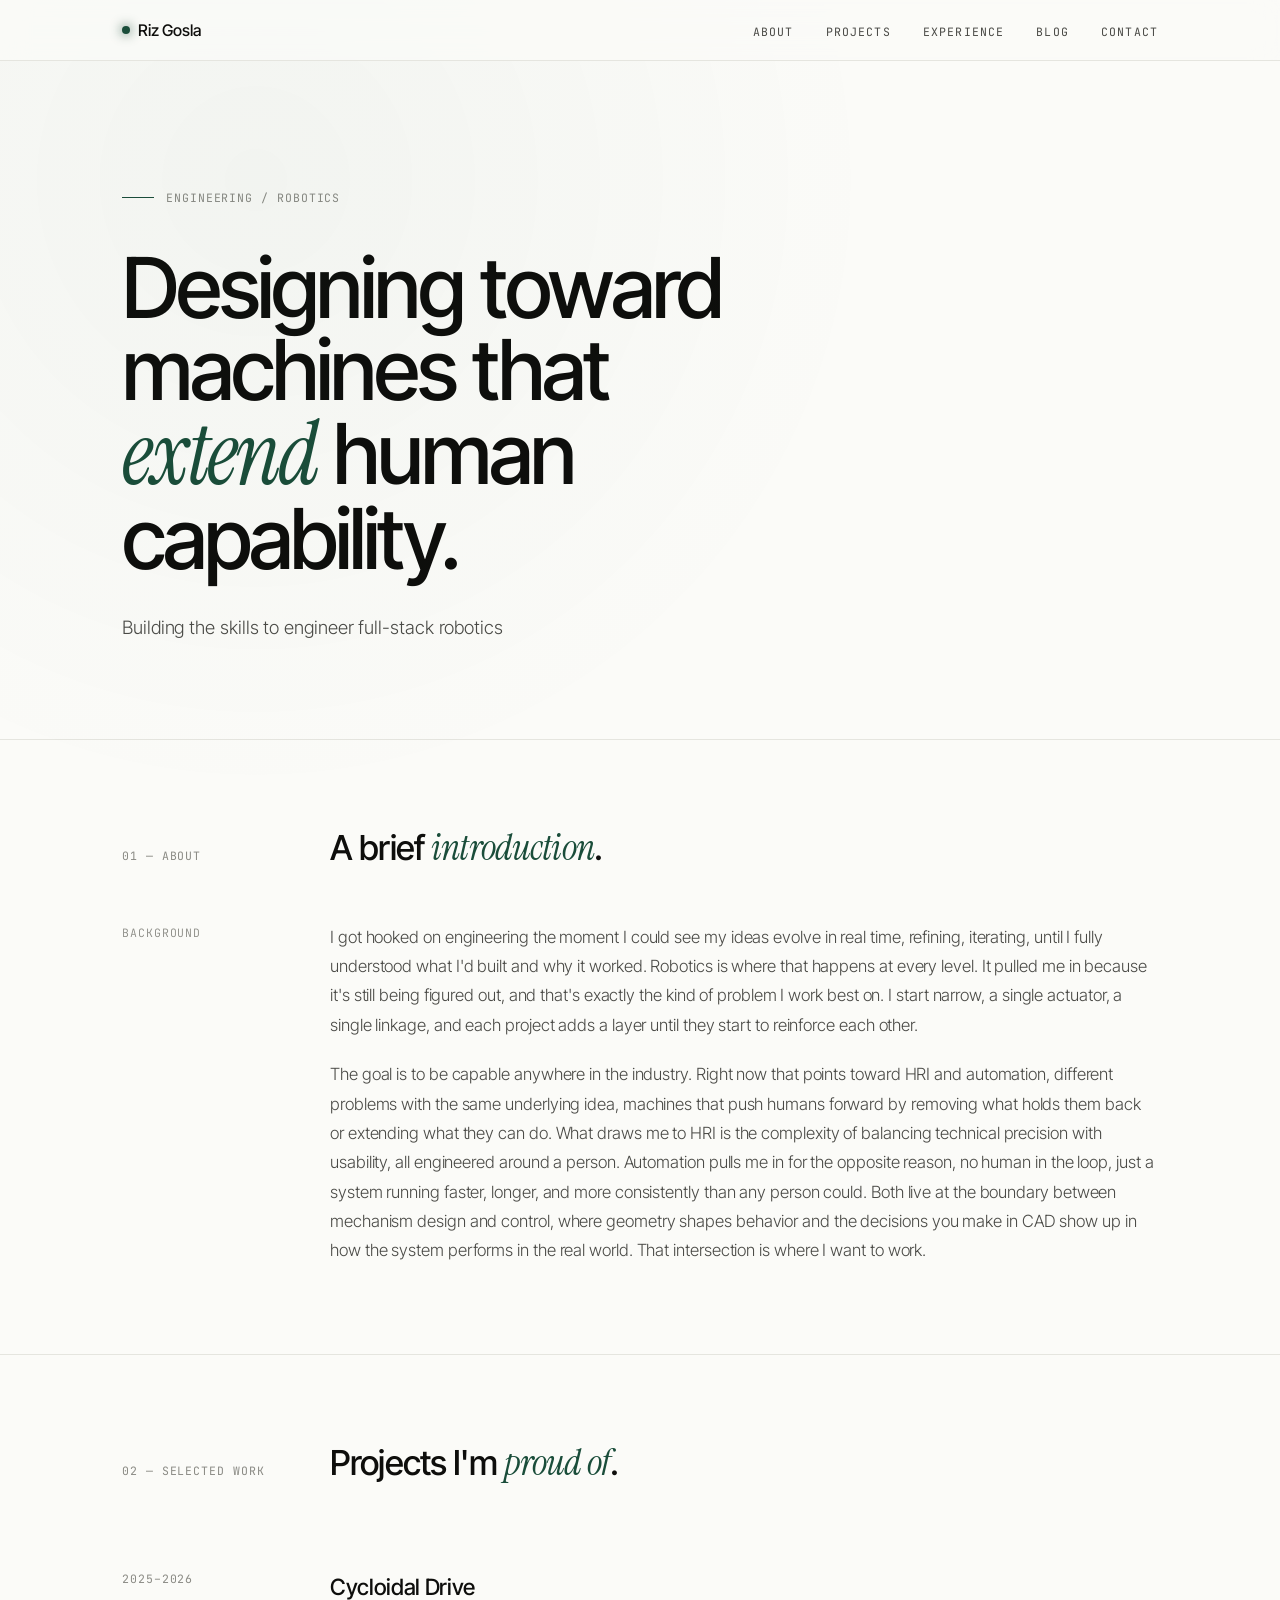
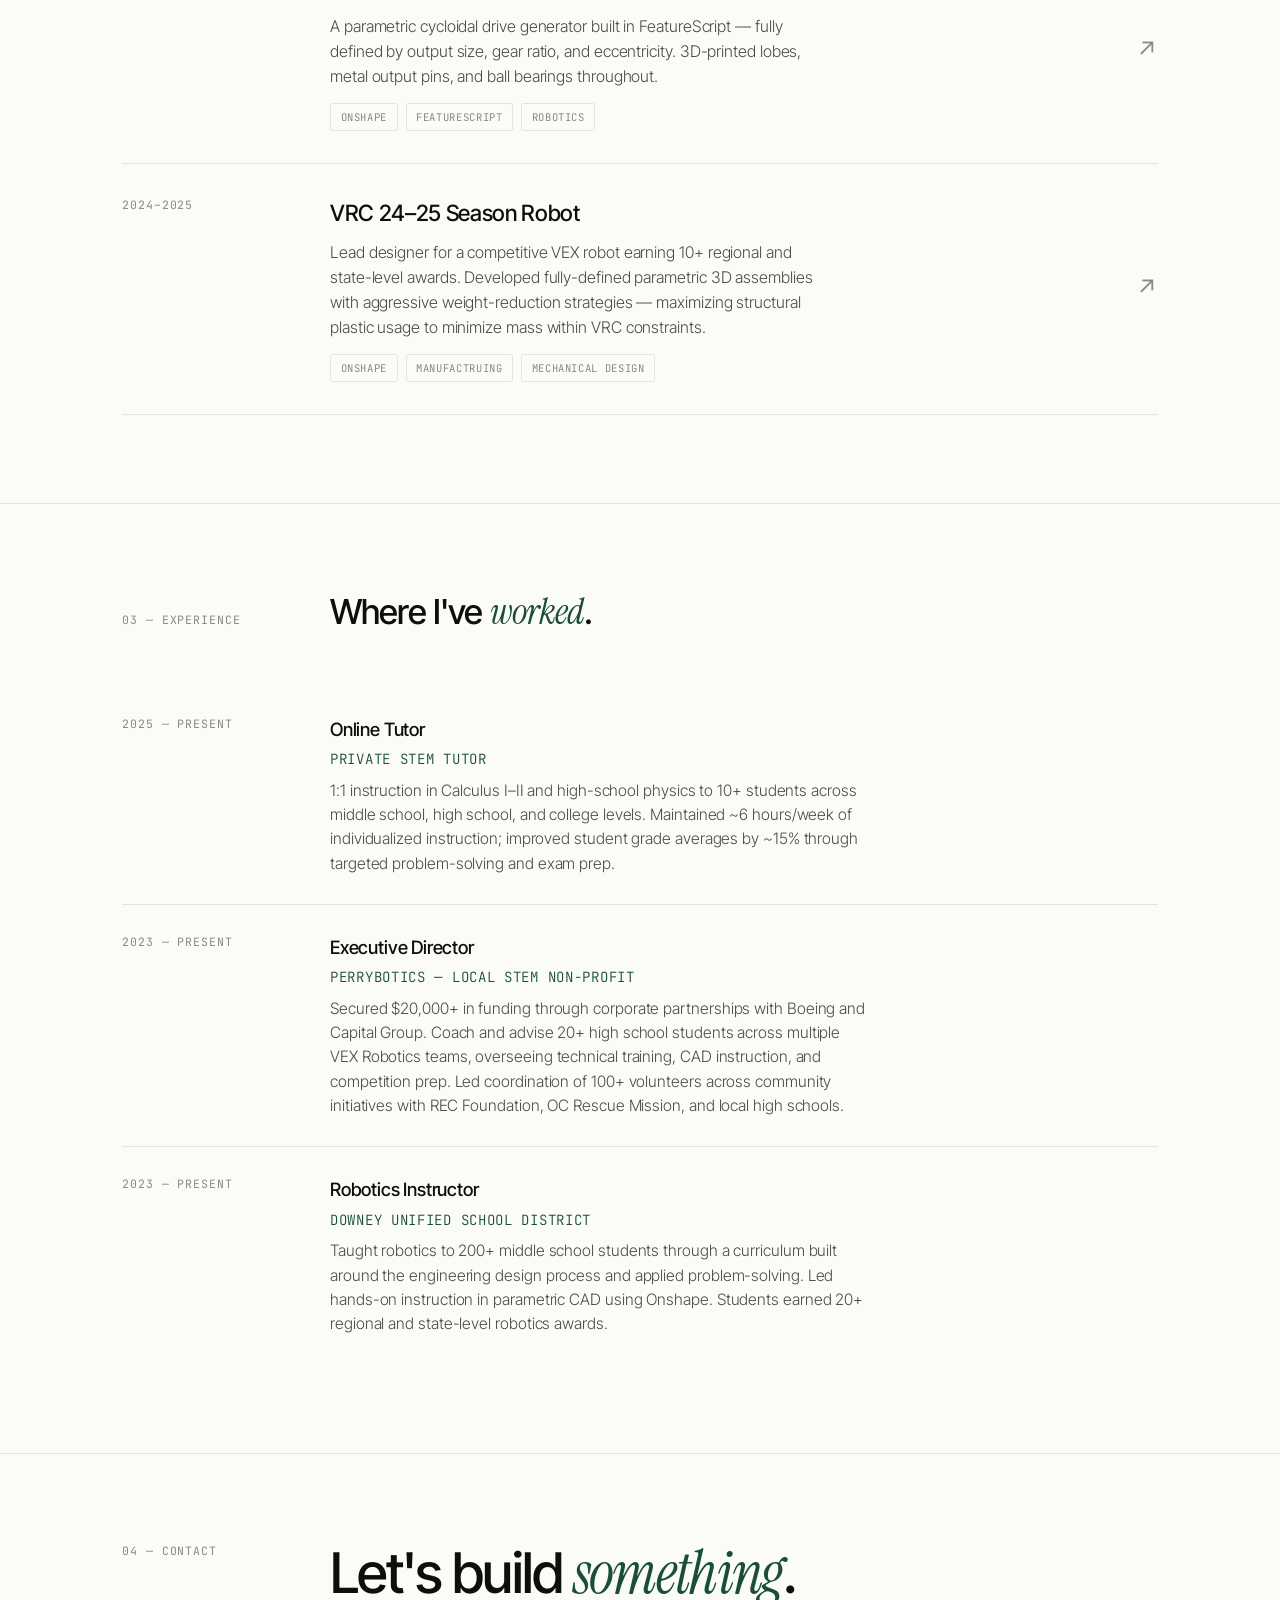
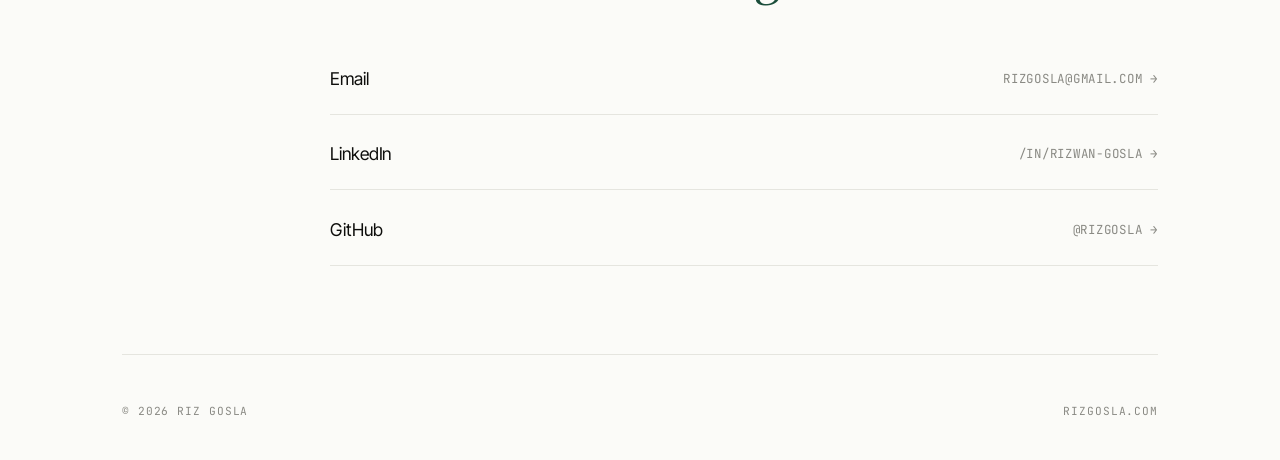
==== commit 4d0aadd5: "revised homepage content (hero text and about me)" ====
--- a/index.html
+++ b/index.html
@@ -28,8 +28,8 @@
 <div class="container" id="top">
   <header class="hero">
     <div class="eyebrow reveal d1"><span class="mono">Engineering / Robotics</span></div>
-    <h1 class="reveal d2">Designing machines that <span class="serif">think</span> and move.</h1>
-    <p class="lede reveal d3">Builder focused on robotics, automation, and robust design.</p>
+    <h1 class="reveal d2">Designing toward machines that <span class="serif">extend</span> human capability.</h1>
+    <p class="lede reveal d3">Building the skills to engineer full-stack robotics</p>
   </header>
 </div>
 
@@ -42,12 +42,21 @@
     <div class="about-body">
       <span class="mono">Background</span>
       <div>
-        <p>I am a Mechanical Engineering student at Irvine Valley College preparing to transfer in Fall 2026,
-          with a focus on robotics and systems integration. Through independent robotics projects, I have been
-          developing experience across the full engineering stack—from mechanical design and fabrication to controls
-          and system implementation. My goal is to become a robotics engineer capable of bridging these domains while also
-          contributing to the development and leadership of teams that bring complex robotic systems into real-world applications.</p>
-        <p>Right now I'm most interested in the problems that sit at the boundary between mechanism design and control — how geometry shapes behavior, and how to build systems that stay predictable under real-world conditions. Most of my projects start with a question I can't answer from first principles alone, which is usually a sign it's worth building.</p>
+        <p>I got hooked on engineering the moment I could see my ideas evolve in real time, 
+          refining, iterating, until I fully understood what I'd built and why it worked. 
+          Robotics is where that happens at every level. It pulled me in because it's still 
+          being figured out, and that's exactly the kind of problem I work best on. I start 
+          narrow, a single actuator, a single linkage, and each project adds a layer until 
+          they start to reinforce each other.</p>
+        <p>The goal is to be capable anywhere in the industry. Right now that points toward
+           HRI and automation, different problems with the same underlying idea, machines 
+           that push humans forward by removing what holds them back or extending what 
+           they can do. What draws me to HRI is the complexity of balancing technical 
+           precision with usability, all engineered around a person. Automation pulls me in 
+           for the opposite reason, no human in the loop, just a system running faster, longer, 
+           and more consistently than any person could. Both live at the boundary between mechanism 
+           design and control, where geometry shapes behavior and the decisions you make in CAD show
+            up in how the system performs in the real world. That intersection is where I want to work.</p>
       </div>
     </div>
   </div>
--- a/styles.css
+++ b/styles.css
@@ -1,6 +1,5 @@
 /* ==========================================================================
    Riz Gosla — Portfolio Styles
-   Edit this file to change the look of every page at once.
    ========================================================================== */
 
 :root {
@@ -40,7 +39,7 @@
   z-index: 1;
 }
 
-/* ========== NAV ========== */
+/* NAV */
 nav {
   position: sticky; top: 0; z-index: 50;
   background: rgba(251, 251, 248, 0.82);
@@ -56,21 +55,17 @@
 nav .brand {
   font-weight: 500; font-size: 1rem; letter-spacing: -0.01em;
   display: flex; align-items: center; gap: 0.5rem;
-  white-space: nowrap;
-  flex-shrink: 0;
+  white-space: nowrap; flex-shrink: 0;
 }
 nav .brand::before {
   content: ""; width: 8px; height: 8px; background: var(--accent);
-  border-radius: 50%;
-  box-shadow: 0 0 12px var(--accent);
-  flex-shrink: 0;
+  border-radius: 50%; box-shadow: 0 0 12px var(--accent); flex-shrink: 0;
 }
 nav ul { display: flex; gap: 2rem; list-style: none; }
 nav ul a {
   font-family: 'JetBrains Mono', monospace;
   font-size: 0.72rem; text-transform: uppercase; letter-spacing: 0.1em;
-  color: var(--ink-soft); transition: color 0.2s;
-  white-space: nowrap;
+  color: var(--ink-soft); transition: color 0.2s; white-space: nowrap;
 }
 nav ul a:hover, nav ul a.active { color: var(--accent); }
 @media (max-width: 640px) {
@@ -81,148 +76,96 @@
   nav ul a { font-size: 0.58rem; letter-spacing: 0.06em; }
 }
 
-/* ========== HERO ========== */
+/* HERO */
 header.hero { padding: 8rem 0 6rem; position: relative; }
 .eyebrow { display: flex; align-items: center; gap: 0.75rem; margin-bottom: 2.5rem; }
 .eyebrow::before { content: ""; width: 32px; height: 1px; background: var(--accent); }
 h1 {
   font-family: 'Inter Tight', sans-serif;
   font-size: clamp(2.75rem, 7vw, 5.25rem);
-  font-weight: 500;
-  line-height: 0.98;
-  letter-spacing: -0.035em;
-  margin-bottom: 2rem;
-  max-width: 13ch;
+  font-weight: 500; line-height: 0.98;
+  letter-spacing: -0.035em; margin-bottom: 2rem; max-width: 13ch;
 }
 h1 .serif { color: var(--accent); font-weight: 400; font-size: 1.05em; }
-.lede {
-  font-size: 1.15rem;
-  color: var(--ink-soft);
-  max-width: 52ch;
-  line-height: 1.65;
-  font-weight: 300;
-}
-
-/* ========== SECTIONS ========== */
+.lede { font-size: 1.15rem; color: var(--ink-soft); max-width: 52ch; line-height: 1.65; font-weight: 300; }
+
+/* SECTIONS */
 section { padding: 5.5rem 0; border-top: 1px solid var(--line); position: relative; }
 .section-head {
-  display: grid;
-  grid-template-columns: 160px 1fr;
-  gap: 3rem;
-  margin-bottom: 3.5rem;
-  align-items: baseline;
-}
-.section-head h2 {
-  font-size: 2.15rem; font-weight: 500; letter-spacing: -0.025em; line-height: 1.05;
-}
+  display: grid; grid-template-columns: 160px 1fr; gap: 3rem;
+  margin-bottom: 3.5rem; align-items: baseline;
+}
+.section-head h2 { font-size: 2.15rem; font-weight: 500; letter-spacing: -0.025em; line-height: 1.05; }
 .section-head h2 .serif { color: var(--accent); font-size: 1.08em; }
-@media (max-width: 720px) {
-  .section-head { grid-template-columns: 1fr; gap: 0.75rem; }
-}
-
-/* ========== ABOUT ========== */
+@media (max-width: 720px) { .section-head { grid-template-columns: 1fr; gap: 0.75rem; } }
+
+/* ABOUT */
 .about-body {
   display: grid; grid-template-columns: 160px 1fr; gap: 3rem;
   font-size: 1.05rem; color: var(--ink-soft); line-height: 1.75; font-weight: 300;
 }
 .about-body p + p { margin-top: 1.25rem; }
-@media (max-width: 720px) {
-  .about-body { grid-template-columns: 1fr; gap: 0.75rem; }
-}
-
-/* ========== PROJECT LIST (homepage) ========== */
+@media (max-width: 720px) { .about-body { grid-template-columns: 1fr; gap: 0.75rem; } }
+
+/* PROJECT LIST */
 .project {
-  display: grid;
-  grid-template-columns: 160px 1fr auto;
-  gap: 3rem;
-  padding: 2rem 0;
-  border-bottom: 1px solid var(--line);
-  align-items: start;
-  transition: background 0.3s, padding 0.3s;
+  display: grid; grid-template-columns: 160px 1fr auto; gap: 3rem;
+  padding: 2rem 0; border-bottom: 1px solid var(--line);
+  align-items: start; transition: background 0.3s, padding 0.3s;
 }
 .project:hover { background: var(--bg-elev); padding-left: 1.25rem; padding-right: 1.25rem; }
 .project:hover .project-arrow { transform: translate(4px, -4px); color: var(--accent); }
 .project:hover h3 { color: var(--accent); }
-.project h3 {
-  font-size: 1.4rem; font-weight: 500; letter-spacing: -0.015em; margin-bottom: 0.6rem;
-  transition: color 0.3s;
-}
+.project h3 { font-size: 1.4rem; font-weight: 500; letter-spacing: -0.015em; margin-bottom: 0.6rem; transition: color 0.3s; }
 .project p { color: var(--ink-soft); max-width: 55ch; margin-bottom: 0.9rem; font-weight: 300; }
 .tags { display: flex; flex-wrap: wrap; gap: 0.5rem; }
 .tag {
   font-family: 'JetBrains Mono', monospace;
   font-size: 0.66rem; text-transform: uppercase; letter-spacing: 0.06em;
-  padding: 0.3rem 0.6rem;
-  border: 1px solid var(--line);
-  color: var(--ink-mute);
-  border-radius: var(--radius);
-}
-.project-arrow {
-  font-size: 1.5rem; color: var(--ink-mute);
-  transition: transform 0.3s, color 0.3s;
-  align-self: center;
-}
+  padding: 0.3rem 0.6rem; border: 1px solid var(--line); color: var(--ink-mute); border-radius: var(--radius);
+}
+.project-arrow { font-size: 1.5rem; color: var(--ink-mute); transition: transform 0.3s, color 0.3s; align-self: center; }
 @media (max-width: 720px) {
   .project { grid-template-columns: 1fr; gap: 0.75rem; padding: 1.75rem 0; }
   .project-arrow { display: none; }
 }
 
-/* ========== EXPERIENCE ========== */
+/* EXPERIENCE */
 .exp-item {
-  display: grid;
-  grid-template-columns: 160px 1fr;
-  gap: 3rem;
-  padding: 1.75rem 0;
-  border-bottom: 1px solid var(--line);
+  display: grid; grid-template-columns: 160px 1fr; gap: 3rem;
+  padding: 1.75rem 0; border-bottom: 1px solid var(--line);
 }
 .exp-item:last-child { border-bottom: none; }
 .exp-item h3 { font-size: 1.15rem; font-weight: 500; margin-bottom: 0.35rem; letter-spacing: -0.01em; }
 .exp-item .role { color: var(--accent); font-size: 0.88rem; margin-bottom: 0.5rem; font-family: 'JetBrains Mono', monospace; text-transform: uppercase; letter-spacing: 0.05em; }
 .exp-item p { color: var(--ink-soft); font-size: 0.98rem; max-width: 60ch; font-weight: 300; }
-@media (max-width: 720px) {
-  .exp-item { grid-template-columns: 1fr; gap: 0.5rem; }
-}
-
-/* ========== RESUME ========== */
-.resume-card {
-  display: grid;
-  grid-template-columns: 160px 1fr;
-  gap: 3rem;
-  align-items: center;
-}
+@media (max-width: 720px) { .exp-item { grid-template-columns: 1fr; gap: 0.5rem; } }
+
+/* RESUME */
+.resume-card { display: grid; grid-template-columns: 160px 1fr; gap: 3rem; align-items: center; }
 .resume-cta {
   display: inline-flex; align-items: center; gap: 0.75rem;
-  padding: 1.05rem 1.9rem;
-  background: var(--accent); color: #fbfbf8;
-  border-radius: var(--radius);
-  font-family: 'JetBrains Mono', monospace;
-  font-size: 0.75rem; text-transform: uppercase; letter-spacing: 0.1em;
-  font-weight: 500;
+  padding: 1.05rem 1.9rem; background: var(--accent); color: #fbfbf8;
+  border-radius: var(--radius); font-family: 'JetBrains Mono', monospace;
+  font-size: 0.75rem; text-transform: uppercase; letter-spacing: 0.1em; font-weight: 500;
   transition: transform 0.2s, box-shadow 0.2s, background 0.2s;
 }
 .resume-cta:hover { transform: translateY(-2px); box-shadow: 0 12px 30px -12px var(--accent); background: var(--accent-soft); }
 .resume-note { margin-top: 1rem; font-size: 0.88rem; color: var(--ink-mute); font-weight: 300; }
 .resume-note code { font-family: 'JetBrains Mono', monospace; color: var(--accent); }
-@media (max-width: 720px) {
-  .resume-card { grid-template-columns: 1fr; gap: 1rem; }
-}
-
-/* ========== CONTACT ========== */
-.contact-grid {
-  display: grid; grid-template-columns: 160px 1fr; gap: 3rem;
-}
+@media (max-width: 720px) { .resume-card { grid-template-columns: 1fr; gap: 1rem; } }
+
+/* CONTACT */
+.contact-grid { display: grid; grid-template-columns: 160px 1fr; gap: 3rem; }
 .contact-body h2 {
-  font-size: clamp(2rem, 5.5vw, 3.5rem);
-  font-weight: 500; letter-spacing: -0.03em; line-height: 1.02;
-  margin-bottom: 2.5rem;
+  font-size: clamp(2rem, 5.5vw, 3.5rem); font-weight: 500; letter-spacing: -0.03em;
+  line-height: 1.02; margin-bottom: 2.5rem;
 }
 .contact-body h2 .serif { color: var(--accent); font-size: 1.08em; }
 .contact-links { display: grid; gap: 0.25rem; }
 .contact-links a {
   display: flex; justify-content: space-between; align-items: center;
-  padding: 1.35rem 0;
-  border-bottom: 1px solid var(--line);
-  font-size: 1.1rem;
+  padding: 1.35rem 0; border-bottom: 1px solid var(--line); font-size: 1.1rem;
   transition: padding 0.3s, color 0.3s;
 }
 .contact-links a:hover { padding-left: 1rem; color: var(--accent); }
@@ -233,774 +176,245 @@
   .contact-links .value { display: none; }
 }
 
-/* ========== PROJECT DETAIL PAGE ========== */
+/* PROJECT DETAIL */
 .project-detail { padding: 6rem 0 4rem; }
-.project-detail .meta {
-  display: flex; gap: 1rem; margin-bottom: 2rem; flex-wrap: wrap;
-  align-items: center;
-}
-.project-detail h1 {
-  font-size: clamp(2.25rem, 5vw, 3.75rem);
-  max-width: 18ch;
-  margin-bottom: 1.5rem;
-}
-.project-detail .summary {
-  font-size: 1.2rem; color: var(--ink-soft);
-  max-width: 58ch; line-height: 1.65; font-weight: 300;
-  margin-bottom: 3rem;
-}
+.project-detail .meta { display: flex; gap: 1rem; margin-bottom: 2rem; flex-wrap: wrap; align-items: center; }
+.project-detail h1 { font-size: clamp(2.25rem, 5vw, 3.75rem); max-width: 18ch; margin-bottom: 1.5rem; }
+.project-detail .summary { font-size: 1.2rem; color: var(--ink-soft); max-width: 58ch; line-height: 1.65; font-weight: 300; margin-bottom: 3rem; }
 .project-body {
   display: grid; grid-template-columns: 160px 1fr; gap: 3rem;
-  padding: 3rem 0;
-  border-top: 1px solid var(--line);
-}
-.project-body h2 {
-  font-size: 1.5rem; font-weight: 500; letter-spacing: -0.02em;
-  margin: 2rem 0 1rem;
-}
+  padding: 3rem 0; border-top: 1px solid var(--line);
+}
+.project-body h2 { font-size: 1.5rem; font-weight: 500; letter-spacing: -0.02em; margin: 2rem 0 1rem; }
 .project-body h2:first-child { margin-top: 0; }
-.project-body p, .project-body li {
-  color: var(--ink-soft); font-weight: 300;
-  font-size: 1.02rem; line-height: 1.75;
-  max-width: 62ch;
-}
+.project-body p, .project-body li { color: var(--ink-soft); font-weight: 300; font-size: 1.02rem; line-height: 1.75; max-width: 62ch; }
 .project-body p + p { margin-top: 1rem; }
 .project-body ul { padding-left: 1.2rem; margin: 1rem 0; }
 .project-body li { margin-bottom: 0.5rem; }
 .project-body img { max-width: 100%; border: 1px solid var(--line); margin: 2rem 0; border-radius: var(--radius); }
 .project-body code { font-family: 'JetBrains Mono', monospace; font-size: 0.9em; color: var(--accent); background: var(--bg-elev); padding: 0.15em 0.4em; border-radius: 2px; }
-@media (max-width: 720px) {
-  .project-body { grid-template-columns: 1fr; gap: 1rem; }
-}
+@media (max-width: 720px) { .project-body { grid-template-columns: 1fr; gap: 1rem; } }
 
 .back-link {
   display: inline-flex; align-items: center; gap: 0.5rem;
   font-family: 'JetBrains Mono', monospace;
   font-size: 0.72rem; text-transform: uppercase; letter-spacing: 0.08em;
-  color: var(--ink-mute);
-  transition: color 0.2s, transform 0.2s;
-  margin-bottom: 3rem;
+  color: var(--ink-mute); transition: color 0.2s, transform 0.2s; margin-bottom: 3rem;
 }
 .back-link:hover { color: var(--accent); transform: translateX(-4px); }
 
-/* ========== VERSION BADGE ========== */
+/* VERSION BADGE */
 .version-badge {
   display: inline-flex; align-items: center;
   padding: 0.3rem 0.65rem;
-  background: rgba(26, 77, 58, 0.08);
-  border: 1px solid rgba(26, 77, 58, 0.25);
-  color: var(--accent) !important;
-  border-radius: 99px;
-  font-size: 0.66rem !important;
-  letter-spacing: 0.07em;
-}
-
-/* ========== PROJECT GALLERY ========== */
-.project-gallery {
-  padding: 3rem 0;
-  border-top: 1px solid var(--line);
-}
-
-.project-gallery-head {
-  display: grid;
-  grid-template-columns: 160px 1fr;
-  gap: 3rem;
-  margin-bottom: 2.5rem;
-  align-items: baseline;
-}
-.project-gallery-head h2 {
-  font-size: 2.15rem; font-weight: 500; letter-spacing: -0.025em; line-height: 1.05;
-}
+  background: rgba(26, 77, 58, 0.08); border: 1px solid rgba(26, 77, 58, 0.25);
+  color: var(--accent) !important; border-radius: 99px;
+  font-size: 0.66rem !important; letter-spacing: 0.07em;
+}
+
+/* PROJECT GALLERY */
+.project-gallery { padding: 3rem 0; border-top: 1px solid var(--line); }
+.project-gallery-head { display: grid; grid-template-columns: 160px 1fr; gap: 3rem; margin-bottom: 2.5rem; align-items: baseline; }
+.project-gallery-head h2 { font-size: 2.15rem; font-weight: 500; letter-spacing: -0.025em; line-height: 1.05; }
 .project-gallery-head h2 .serif { color: var(--accent); font-size: 1.08em; }
-@media (max-width: 720px) {
-  .project-gallery-head { grid-template-columns: 1fr; gap: 0.75rem; }
-}
-
-.gallery-grid {
-  display: grid;
-  grid-template-columns: 1fr 1fr;
-  gap: 1rem;
-}
-
-.gallery-item {
-  position: relative;
-  overflow: hidden;
-  border-radius: var(--radius);
-  cursor: pointer;
-}
-
-.gallery-item.wide {
-  grid-column: 1 / -1;
-}
-
+@media (max-width: 720px) { .project-gallery-head { grid-template-columns: 1fr; gap: 0.75rem; } }
+.gallery-grid { display: grid; grid-template-columns: 1fr 1fr; gap: 1rem; }
+.gallery-item { position: relative; overflow: hidden; border-radius: var(--radius); cursor: pointer; }
+.gallery-item.wide { grid-column: 1 / -1; }
 .gallery-item img {
-  width: 100%;
-  height: 100%;
-  object-fit: cover;
-  aspect-ratio: 4 / 3;
-  display: block;
-  border: 1px solid var(--line);
-  border-radius: var(--radius);
+  width: 100%; height: 100%; object-fit: cover; aspect-ratio: 4 / 3; display: block;
+  border: 1px solid var(--line); border-radius: var(--radius);
   transition: transform 0.4s cubic-bezier(0.2, 0.7, 0.2, 1), box-shadow 0.4s;
 }
-
-.gallery-item.wide img {
-  aspect-ratio: 16 / 7;
-}
-
-.gallery-item:hover img {
-  transform: scale(1.02);
-  box-shadow: 0 16px 48px -16px rgba(0,0,0,0.14);
-}
-
-.gallery-caption {
-  position: absolute;
-  bottom: 0; left: 0; right: 0;
-  padding: 0.6rem 0.85rem;
-  background: linear-gradient(transparent, rgba(14,14,12,0.55));
-  opacity: 0;
-  transition: opacity 0.25s;
-}
+.gallery-item.wide img { aspect-ratio: 16 / 7; }
+.gallery-item:hover img { transform: scale(1.02); box-shadow: 0 16px 48px -16px rgba(0,0,0,0.14); }
+.gallery-caption { position: absolute; bottom: 0; left: 0; right: 0; padding: 0.6rem 0.85rem; background: linear-gradient(transparent, rgba(14,14,12,0.55)); opacity: 0; transition: opacity 0.25s; }
 .gallery-item:hover .gallery-caption { opacity: 1; }
-.gallery-caption span {
-  font-family: 'JetBrains Mono', monospace;
-  font-size: 0.65rem;
-  text-transform: uppercase;
-  letter-spacing: 0.07em;
-  color: rgba(251,251,248,0.85);
-}
-
+.gallery-caption span { font-family: 'JetBrains Mono', monospace; font-size: 0.65rem; text-transform: uppercase; letter-spacing: 0.07em; color: rgba(251,251,248,0.85); }
 @media (max-width: 720px) {
   .gallery-grid { grid-template-columns: 1fr; }
   .gallery-item.wide { grid-column: 1; }
   .gallery-caption { opacity: 1; }
 }
 
-/* ========== PROJECT MEDIA — image gallery & figures ========== */
-.project-media {
-  padding: 3rem 0;
-  border-top: 1px solid var(--line);
-}
-
-.project-media-head {
-  display: grid;
-  grid-template-columns: 160px 1fr;
-  gap: 3rem;
-  margin-bottom: 2.5rem;
-  align-items: baseline;
-}
-@media (max-width: 720px) {
-  .project-media-head { grid-template-columns: 1fr; gap: 0.75rem; }
-}
-
-.project-media figure {
-  margin: 0 0 2rem 0;
-}
-.project-media figure img {
-  width: 100%;
-  display: block;
-  border: 1px solid var(--line);
-  border-radius: var(--radius);
-  transition: transform 0.4s cubic-bezier(0.2, 0.7, 0.2, 1), box-shadow 0.4s;
-}
-.project-media figure img:hover {
-  transform: scale(1.01);
-  box-shadow: 0 20px 60px -20px rgba(0,0,0,0.12);
-}
-.project-media figcaption {
-  font-family: 'JetBrains Mono', monospace;
-  font-size: 0.68rem;
-  text-transform: uppercase;
-  letter-spacing: 0.06em;
-  color: var(--ink-mute);
-  margin-top: 0.75rem;
-  line-height: 1.6;
-}
-
-.media-grid {
-  display: grid;
-  gap: 1rem;
-  margin-bottom: 2rem;
-}
+/* PROJECT MEDIA */
+.project-media { padding: 3rem 0; border-top: 1px solid var(--line); }
+.project-media-head { display: grid; grid-template-columns: 160px 1fr; gap: 3rem; margin-bottom: 2.5rem; align-items: baseline; }
+@media (max-width: 720px) { .project-media-head { grid-template-columns: 1fr; gap: 0.75rem; } }
+.project-media figure { margin: 0 0 2rem 0; }
+.project-media figure img { width: 100%; display: block; border: 1px solid var(--line); border-radius: var(--radius); transition: transform 0.4s cubic-bezier(0.2, 0.7, 0.2, 1), box-shadow 0.4s; }
+.project-media figure img:hover { transform: scale(1.01); box-shadow: 0 20px 60px -20px rgba(0,0,0,0.12); }
+.project-media figcaption { font-family: 'JetBrains Mono', monospace; font-size: 0.68rem; text-transform: uppercase; letter-spacing: 0.06em; color: var(--ink-mute); margin-top: 0.75rem; line-height: 1.6; }
+.media-grid { display: grid; gap: 1rem; margin-bottom: 2rem; }
 .media-grid.cols-2 { grid-template-columns: 1fr 1fr; }
 .media-grid.cols-3 { grid-template-columns: 1fr 1fr 1fr; }
 .media-grid figure { margin: 0; }
-.media-grid figure img {
-  width: 100%;
-  aspect-ratio: 4 / 3;
-  object-fit: cover;
-  display: block;
-  border: 1px solid var(--line);
-  border-radius: var(--radius);
-  transition: transform 0.4s cubic-bezier(0.2, 0.7, 0.2, 1), box-shadow 0.4s;
-}
-.media-grid figure img:hover {
-  transform: scale(1.02);
-  box-shadow: 0 16px 48px -16px rgba(0,0,0,0.12);
-}
-@media (max-width: 720px) {
-  .media-grid.cols-2,
-  .media-grid.cols-3 { grid-template-columns: 1fr; }
-}
-
-.media-compare {
-  display: grid;
-  grid-template-columns: 1fr 1fr;
-  gap: 1rem;
-  margin-bottom: 2rem;
-}
+.media-grid figure img { width: 100%; aspect-ratio: 4 / 3; object-fit: cover; display: block; border: 1px solid var(--line); border-radius: var(--radius); transition: transform 0.4s cubic-bezier(0.2, 0.7, 0.2, 1), box-shadow 0.4s; }
+.media-grid figure img:hover { transform: scale(1.02); box-shadow: 0 16px 48px -16px rgba(0,0,0,0.12); }
+@media (max-width: 720px) { .media-grid.cols-2, .media-grid.cols-3 { grid-template-columns: 1fr; } }
+.media-compare { display: grid; grid-template-columns: 1fr 1fr; gap: 1rem; margin-bottom: 2rem; }
 .media-compare figure { margin: 0; position: relative; }
-.media-compare figure img {
-  width: 100%;
-  display: block;
-  border: 1px solid var(--line);
-  border-radius: var(--radius);
-}
-.media-compare .compare-label {
-  position: absolute;
-  top: 0.75rem;
-  left: 0.75rem;
-  font-family: 'JetBrains Mono', monospace;
-  font-size: 0.6rem;
-  text-transform: uppercase;
-  letter-spacing: 0.1em;
-  padding: 0.25rem 0.6rem;
-  background: var(--bg);
-  border: 1px solid var(--line);
-  border-radius: 99px;
-  color: var(--ink-mute);
-}
-@media (max-width: 720px) {
-  .media-compare { grid-template-columns: 1fr; }
-}
-
-.project-hero-img {
-  width: 100%;
-  display: block;
-  border: 1px solid var(--line);
-  border-radius: var(--radius);
-  margin-bottom: 3rem;
-}
-
-/* ========== REVISION LOG ========== */
-.revision-log {
-  padding: 4rem 0 5rem;
-  border-top: 1px solid var(--line);
-}
-
-.revision-log-head {
-  display: grid;
-  grid-template-columns: 160px 1fr;
-  gap: 3rem;
-  margin-bottom: 3.5rem;
-  align-items: baseline;
-}
-.revision-log-head h2 {
-  font-size: 2.15rem; font-weight: 500; letter-spacing: -0.025em; line-height: 1.05;
-}
+.media-compare figure img { width: 100%; display: block; border: 1px solid var(--line); border-radius: var(--radius); }
+.media-compare .compare-label { position: absolute; top: 0.75rem; left: 0.75rem; font-family: 'JetBrains Mono', monospace; font-size: 0.6rem; text-transform: uppercase; letter-spacing: 0.1em; padding: 0.25rem 0.6rem; background: var(--bg); border: 1px solid var(--line); border-radius: 99px; color: var(--ink-mute); }
+@media (max-width: 720px) { .media-compare { grid-template-columns: 1fr; } }
+.project-hero-img { width: 100%; display: block; border: 1px solid var(--line); border-radius: var(--radius); margin-bottom: 3rem; }
+
+/* REVISION LOG */
+.revision-log { padding: 4rem 0 5rem; border-top: 1px solid var(--line); }
+.revision-log-head { display: grid; grid-template-columns: 160px 1fr; gap: 3rem; margin-bottom: 3.5rem; align-items: baseline; }
+.revision-log-head h2 { font-size: 2.15rem; font-weight: 500; letter-spacing: -0.025em; line-height: 1.05; }
 .revision-log-head h2 .serif { color: var(--accent); font-size: 1.08em; }
-@media (max-width: 720px) {
-  .revision-log-head { grid-template-columns: 1fr; gap: 0.75rem; }
-}
-
-.revision-timeline {
-  display: flex;
-  flex-direction: column;
-  padding-left: 160px;
-  padding-left: max(160px, 0px);
-}
-@media (max-width: 720px) {
-  .revision-timeline { padding-left: 0; }
-}
-
-.revision-entry {
-  display: grid;
-  grid-template-columns: 28px 1fr;
-  gap: 2rem;
-  position: relative;
-}
-
-.revision-marker {
-  display: flex;
-  flex-direction: column;
-  align-items: center;
-  padding-top: 0.35rem;
-}
-
-.revision-dot {
-  width: 10px;
-  height: 10px;
-  border-radius: 50%;
-  background: var(--line);
-  border: 2px solid var(--bg);
-  outline: 1.5px solid var(--line);
-  flex-shrink: 0;
-  transition: background 0.3s, outline-color 0.3s;
-}
-
-.revision-entry[data-status="current"] .revision-dot {
-  background: var(--accent);
-  outline-color: var(--accent);
-  box-shadow: 0 0 0 4px rgba(26, 77, 58, 0.12);
-}
-
-.revision-line {
-  width: 1px;
-  flex: 1;
-  background: var(--line);
-  margin-top: 0.5rem;
-  min-height: 2rem;
-}
-
-.revision-content {
-  padding-bottom: 3rem;
-}
-
-.revision-entry.first .revision-content {
-  padding-bottom: 0;
-}
-
-.revision-header {
-  display: flex;
-  align-items: center;
-  gap: 0.75rem;
-  flex-wrap: wrap;
-  margin-bottom: 0.75rem;
-}
-
-.revision-version {
-  font-family: 'JetBrains Mono', monospace;
-  font-size: 0.78rem !important;
-  letter-spacing: 0.06em;
-  color: var(--ink) !important;
-  font-weight: 500;
-}
-
-.revision-status {
-  font-family: 'JetBrains Mono', monospace;
-  font-size: 0.64rem !important;
-  letter-spacing: 0.06em;
-  padding: 0.2rem 0.55rem;
-  border-radius: 99px;
-  border: 1px solid var(--line);
-  color: var(--ink-mute) !important;
-}
-
-.revision-status[data-status="current"] {
-  background: rgba(26, 77, 58, 0.08);
-  border-color: rgba(26, 77, 58, 0.25);
-  color: var(--accent) !important;
-}
-
-.revision-status[data-status="in-progress"] {
-  background: rgba(180, 130, 20, 0.08);
-  border-color: rgba(180, 130, 20, 0.25);
-  color: #7a5a00 !important;
-}
-
-.revision-date {
-  font-size: 0.68rem !important;
-  color: var(--ink-mute) !important;
-}
-
-.revision-title {
-  font-size: 1.15rem;
-  font-weight: 500;
-  letter-spacing: -0.015em;
-  margin-bottom: 0.5rem;
-  line-height: 1.3;
-}
-
-.revision-desc {
-  color: var(--ink-soft);
-  font-size: 0.98rem;
-  font-weight: 300;
-  line-height: 1.7;
-  max-width: 60ch;
-  margin-bottom: 0.75rem;
-}
-
-.revision-changes {
-  padding-left: 1.1rem;
-  margin-top: 0.5rem;
-}
-
-.revision-changes li {
-  font-family: 'JetBrains Mono', monospace;
-  font-size: 0.72rem;
-  letter-spacing: 0.02em;
-  color: var(--ink-mute);
-  line-height: 1.9;
-  margin-bottom: 0.15rem;
-}
-
-.revision-post-link {
-  display: inline-flex;
-  align-items: center;
-  gap: 0.4rem;
-  margin-top: 1rem;
-  font-size: 0.7rem !important;
-  color: var(--accent) !important;
-  transition: opacity 0.2s;
-}
+@media (max-width: 720px) { .revision-log-head { grid-template-columns: 1fr; gap: 0.75rem; } }
+.revision-timeline { display: flex; flex-direction: column; padding-left: max(160px, 0px); }
+@media (max-width: 720px) { .revision-timeline { padding-left: 0; } }
+.revision-entry { display: grid; grid-template-columns: 28px 1fr; gap: 2rem; position: relative; }
+.revision-marker { display: flex; flex-direction: column; align-items: center; padding-top: 0.35rem; }
+.revision-dot { width: 10px; height: 10px; border-radius: 50%; background: var(--line); border: 2px solid var(--bg); outline: 1.5px solid var(--line); flex-shrink: 0; transition: background 0.3s, outline-color 0.3s; }
+.revision-entry[data-status="current"] .revision-dot { background: var(--accent); outline-color: var(--accent); box-shadow: 0 0 0 4px rgba(26, 77, 58, 0.12); }
+.revision-line { width: 1px; flex: 1; background: var(--line); margin-top: 0.5rem; min-height: 2rem; }
+.revision-content { padding-bottom: 3rem; }
+.revision-entry.first .revision-content { padding-bottom: 0; }
+.revision-header { display: flex; align-items: center; gap: 0.75rem; flex-wrap: wrap; margin-bottom: 0.75rem; }
+.revision-version { font-family: 'JetBrains Mono', monospace; font-size: 0.78rem !important; letter-spacing: 0.06em; color: var(--ink) !important; font-weight: 500; }
+.revision-status { font-family: 'JetBrains Mono', monospace; font-size: 0.64rem !important; letter-spacing: 0.06em; padding: 0.2rem 0.55rem; border-radius: 99px; border: 1px solid var(--line); color: var(--ink-mute) !important; }
+.revision-status[data-status="current"] { background: rgba(26, 77, 58, 0.08); border-color: rgba(26, 77, 58, 0.25); color: var(--accent) !important; }
+.revision-status[data-status="in-progress"] { background: rgba(180, 130, 20, 0.08); border-color: rgba(180, 130, 20, 0.25); color: #7a5a00 !important; }
+.revision-date { font-size: 0.68rem !important; color: var(--ink-mute) !important; }
+.revision-title { font-size: 1.15rem; font-weight: 500; letter-spacing: -0.015em; margin-bottom: 0.5rem; line-height: 1.3; }
+.revision-desc { color: var(--ink-soft); font-size: 0.98rem; font-weight: 300; line-height: 1.7; max-width: 60ch; margin-bottom: 0.75rem; }
+.revision-changes { padding-left: 1.1rem; margin-top: 0.5rem; }
+.revision-changes li { font-family: 'JetBrains Mono', monospace; font-size: 0.72rem; letter-spacing: 0.02em; color: var(--ink-mute); line-height: 1.9; margin-bottom: 0.15rem; }
+.revision-post-link { display: inline-flex; align-items: center; gap: 0.4rem; margin-top: 1rem; font-size: 0.7rem !important; color: var(--accent) !important; transition: opacity 0.2s; }
 .revision-post-link:hover { opacity: 0.7; }
-
-.revision-images {
-  display: grid;
-  grid-template-columns: repeat(auto-fill, minmax(200px, 1fr));
-  gap: 0.75rem;
-  margin-top: 1.25rem;
-}
-
-.revision-img-wrap {
-  position: relative;
-  overflow: hidden;
-  border-radius: var(--radius);
-  cursor: pointer;
-  border: 1px solid var(--line);
-  background: var(--bg-elev);
-}
-
-.revision-img-wrap img {
-  width: 100%;
-  aspect-ratio: 4 / 3;
-  object-fit: cover;
-  display: block;
-  transition: transform 0.4s cubic-bezier(0.2, 0.7, 0.2, 1);
-}
-
-.revision-img-wrap:hover img {
-  transform: scale(1.04);
-}
-
-.revision-img-caption {
-  position: absolute;
-  bottom: 0; left: 0; right: 0;
-  padding: 0.5rem 0.7rem;
-  background: linear-gradient(transparent, rgba(14,14,12,0.6));
-  opacity: 0;
-  transition: opacity 0.25s;
-}
+.revision-images { display: grid; grid-template-columns: repeat(auto-fill, minmax(200px, 1fr)); gap: 0.75rem; margin-top: 1.25rem; }
+.revision-img-wrap { position: relative; overflow: hidden; border-radius: var(--radius); cursor: pointer; border: 1px solid var(--line); background: var(--bg-elev); }
+.revision-img-wrap img { width: 100%; aspect-ratio: 4 / 3; object-fit: cover; display: block; transition: transform 0.4s cubic-bezier(0.2, 0.7, 0.2, 1); }
+.revision-img-wrap:hover img { transform: scale(1.04); }
+.revision-img-caption { position: absolute; bottom: 0; left: 0; right: 0; padding: 0.5rem 0.7rem; background: linear-gradient(transparent, rgba(14,14,12,0.6)); opacity: 0; transition: opacity 0.25s; }
 .revision-img-wrap:hover .revision-img-caption { opacity: 1; }
-.revision-img-caption span {
-  font-family: 'JetBrains Mono', monospace;
-  font-size: 0.62rem;
-  text-transform: uppercase;
-  letter-spacing: 0.06em;
-  color: rgba(251,251,248,0.9);
-}
-
-@media (max-width: 720px) {
-  .revision-images { grid-template-columns: 1fr 1fr; }
-}
-
-/* ========== CHANGELOG ========== */
-.changelog-entry {
-  display: grid;
-  grid-template-columns: 160px 1fr;
-  gap: 3rem;
-  padding: 2.5rem 0;
-  border-bottom: 1px solid var(--line);
-}
+.revision-img-caption span { font-family: 'JetBrains Mono', monospace; font-size: 0.62rem; text-transform: uppercase; letter-spacing: 0.06em; color: rgba(251,251,248,0.9); }
+@media (max-width: 720px) { .revision-images { grid-template-columns: 1fr 1fr; } }
+
+/* CHANGELOG */
+.changelog-entry { display: grid; grid-template-columns: 160px 1fr; gap: 3rem; padding: 2.5rem 0; border-bottom: 1px solid var(--line); }
 .changelog-entry:last-child { border-bottom: none; }
-.changelog-entry .version {
-  font-family: 'JetBrains Mono', monospace;
-  font-size: 0.75rem; text-transform: uppercase; letter-spacing: 0.06em;
-  color: var(--accent);
-}
-.changelog-entry .date {
-  display: block;
-  font-family: 'JetBrains Mono', monospace;
-  font-size: 0.7rem; letter-spacing: 0.05em;
-  color: var(--ink-mute);
-  margin-top: 0.4rem;
-}
-.changelog-entry h3 {
-  font-size: 1.35rem; font-weight: 500; letter-spacing: -0.015em;
-  margin-bottom: 0.75rem;
-}
+.changelog-entry .version { font-family: 'JetBrains Mono', monospace; font-size: 0.75rem; text-transform: uppercase; letter-spacing: 0.06em; color: var(--accent); }
+.changelog-entry .date { display: block; font-family: 'JetBrains Mono', monospace; font-size: 0.7rem; letter-spacing: 0.05em; color: var(--ink-mute); margin-top: 0.4rem; }
+.changelog-entry h3 { font-size: 1.35rem; font-weight: 500; letter-spacing: -0.015em; margin-bottom: 0.75rem; }
 .changelog-entry ul { padding-left: 1.2rem; margin-top: 0.75rem; }
-.changelog-entry li {
-  color: var(--ink-soft); font-weight: 300;
-  font-size: 0.98rem; line-height: 1.7;
-  margin-bottom: 0.35rem;
-}
-@media (max-width: 720px) {
-  .changelog-entry { grid-template-columns: 1fr; gap: 0.75rem; }
-}
-
-/* ========== BLOG PAGE ========== */
+.changelog-entry li { color: var(--ink-soft); font-weight: 300; font-size: 0.98rem; line-height: 1.7; margin-bottom: 0.35rem; }
+@media (max-width: 720px) { .changelog-entry { grid-template-columns: 1fr; gap: 0.75rem; } }
+
+/* BLOG PAGE */
 .blog-section { padding: 0 0 5.5rem; }
-
-.blog-filters {
-  display: flex;
-  flex-wrap: wrap;
-  gap: 0.5rem;
-  margin-top: 2.5rem;
-}
-
+.blog-filters { display: flex; flex-wrap: wrap; gap: 0.5rem; margin-top: 2.5rem; }
 .filter-btn {
-  font-family: 'JetBrains Mono', monospace;
-  font-size: 0.68rem;
-  text-transform: uppercase;
-  letter-spacing: 0.08em;
-  padding: 0.4rem 0.85rem;
-  border: 1px solid var(--line);
-  background: transparent;
-  color: var(--ink-mute);
-  border-radius: 99px;
-  cursor: pointer;
+  font-family: 'JetBrains Mono', monospace; font-size: 0.68rem; text-transform: uppercase;
+  letter-spacing: 0.08em; padding: 0.4rem 0.85rem; border: 1px solid var(--line);
+  background: transparent; color: var(--ink-mute); border-radius: 99px; cursor: pointer;
   transition: background 0.2s, color 0.2s, border-color 0.2s;
 }
-.filter-btn:hover {
-  border-color: var(--accent);
-  color: var(--accent);
-}
-.filter-btn.active {
-  background: var(--accent);
-  border-color: var(--accent);
-  color: #fbfbf8;
-}
-
-.post-featured {
-  display: block;
-  padding: 3rem 0 3.5rem;
-  border-bottom: 1px solid var(--line);
-  transition: padding-left 0.3s;
-}
+.filter-btn:hover { border-color: var(--accent); color: var(--accent); }
+.filter-btn.active { background: var(--accent); border-color: var(--accent); color: #fbfbf8; }
+
+.post-featured { display: block; padding: 3rem 0 3.5rem; border-bottom: 1px solid var(--line); transition: padding-left 0.3s; }
 .post-featured:hover { padding-left: 1rem; }
 .post-featured:hover h2 { color: var(--accent); }
-
-.post-featured-meta {
-  display: flex;
-  align-items: center;
-  gap: 1.25rem;
-  margin-bottom: 1.25rem;
-}
-
+.post-featured-meta { display: flex; align-items: center; gap: 1.25rem; margin-bottom: 1.25rem; flex-wrap: wrap; }
 .post-featured h2 {
-  font-size: clamp(1.6rem, 3.5vw, 2.5rem);
-  font-weight: 500;
-  letter-spacing: -0.025em;
-  line-height: 1.1;
-  max-width: 26ch;
-  margin-bottom: 1.25rem;
-  transition: color 0.3s;
-}
-
-.post-excerpt {
-  color: var(--ink-soft);
-  font-weight: 300;
-  max-width: 62ch;
-  line-height: 1.7;
-  font-size: 1.05rem;
-  margin-bottom: 1.25rem;
-}
-
-.post-read-more {
-  font-family: 'JetBrains Mono', monospace;
-  font-size: 0.72rem;
-  text-transform: uppercase;
-  letter-spacing: 0.1em;
-  color: var(--accent);
-}
-
-.post-cat {
-  color: var(--accent) !important;
-  font-size: 0.66rem !important;
-}
-
-.post-date {
-  font-size: 0.66rem !important;
-  color: var(--ink-mute) !important;
-}
-
-.post-grid {
-  display: grid;
-  grid-template-columns: repeat(2, 1fr);
-  gap: 0;
-}
-
-.post-card {
-  display: block;
-  padding: 2.5rem 2rem 2.5rem 0;
-  border-bottom: 1px solid var(--line);
-  transition: background 0.3s, padding-left 0.3s;
-}
-.post-card:nth-child(odd) {
-  padding-right: 3rem;
-  border-right: 1px solid var(--line);
-}
-.post-card:nth-child(even) {
-  padding-left: 3rem;
-  padding-right: 0;
-}
-.post-card:hover {
-  background: var(--bg-elev);
-}
+  font-size: clamp(1.6rem, 3.5vw, 2.5rem); font-weight: 500;
+  letter-spacing: -0.025em; line-height: 1.1; max-width: 26ch; margin-bottom: 1.25rem; transition: color 0.3s;
+}
+.post-excerpt { color: var(--ink-soft); font-weight: 300; max-width: 62ch; line-height: 1.7; font-size: 1.05rem; margin-bottom: 1.25rem; }
+.post-read-more { font-family: 'JetBrains Mono', monospace; font-size: 0.72rem; text-transform: uppercase; letter-spacing: 0.1em; color: var(--accent); }
+.post-cat { color: var(--accent) !important; font-size: 0.66rem !important; }
+.post-date { font-size: 0.66rem !important; color: var(--ink-mute) !important; }
+.post-grid { display: grid; grid-template-columns: repeat(2, 1fr); gap: 0; }
+.post-card { display: block; padding: 2.5rem 2rem 2.5rem 0; border-bottom: 1px solid var(--line); transition: background 0.3s, padding-left 0.3s; }
+.post-card:nth-child(odd) { padding-right: 3rem; border-right: 1px solid var(--line); }
+.post-card:nth-child(even) { padding-left: 3rem; padding-right: 0; }
+.post-card:hover { background: var(--bg-elev); }
 .post-card:hover h3 { color: var(--accent); }
-
-.post-card-meta {
-  display: flex;
-  align-items: center;
-  gap: 1rem;
-  margin-bottom: 1rem;
-}
-
-.post-card h3 {
-  font-size: 1.2rem;
-  font-weight: 500;
-  letter-spacing: -0.015em;
-  line-height: 1.25;
-  max-width: 32ch;
-  margin-bottom: 0.75rem;
-  transition: color 0.3s;
-}
-
-.post-card .post-excerpt {
-  font-size: 0.95rem;
-  max-width: 42ch;
-  margin-bottom: 1rem;
-}
-
-.post-card .post-read-more {
-  font-size: 0.68rem;
-}
-
+.post-card-meta { display: flex; align-items: center; gap: 1rem; margin-bottom: 1rem; flex-wrap: wrap; }
+.post-card h3 { font-size: 1.2rem; font-weight: 500; letter-spacing: -0.015em; line-height: 1.25; max-width: 32ch; margin-bottom: 0.75rem; transition: color 0.3s; }
+.post-card .post-excerpt { font-size: 0.95rem; max-width: 42ch; margin-bottom: 1rem; }
+.post-card .post-read-more { font-size: 0.68rem; }
 @media (max-width: 720px) {
   .post-grid { grid-template-columns: 1fr; }
   .post-card { padding: 2rem 0 !important; border-right: none !important; }
 }
-
-.post-grid-loading {
-  grid-column: 1 / -1;
-  text-align: center;
-  padding: 3rem 0;
-  color: var(--ink-mute);
-  font-family: 'JetBrains Mono', monospace;
-  font-size: 0.72rem;
-  text-transform: uppercase;
-  letter-spacing: 0.08em;
-}
-
-.post-grid-empty {
-  grid-column: 1 / -1;
-  text-align: center;
-  padding: 4rem 0;
-  color: var(--ink-mute);
-  font-size: 0.95rem;
-  font-weight: 300;
-}
-
-/* ========== BLOG POST DETAIL ========== */
+.post-grid-loading { grid-column: 1 / -1; text-align: center; padding: 3rem 0; color: var(--ink-mute); font-family: 'JetBrains Mono', monospace; font-size: 0.72rem; text-transform: uppercase; letter-spacing: 0.08em; }
+.post-grid-empty { grid-column: 1 / -1; text-align: center; padding: 4rem 0; color: var(--ink-mute); font-size: 0.95rem; font-weight: 300; }
+
+/* BLOG POST DETAIL */
 .post-detail { padding: 6rem 0 4rem; }
-
-.post-detail-meta {
-  display: flex;
-  align-items: center;
-  gap: 1.25rem;
-  margin-bottom: 2rem;
-}
-
-.post-detail h1 {
-  font-size: clamp(2rem, 5vw, 3.5rem);
-  max-width: 22ch;
-  margin-bottom: 1.5rem;
-  line-height: 1.05;
-}
-
-.post-detail .summary {
-  font-size: 1.2rem;
-  color: var(--ink-soft);
-  max-width: 58ch;
-  line-height: 1.65;
-  font-weight: 300;
-  margin-bottom: 4rem;
-  padding-bottom: 3rem;
-  border-bottom: 1px solid var(--line);
-}
-
-.post-body {
-  max-width: 68ch;
-}
-
-.post-body h2 {
-  font-size: 1.5rem;
-  font-weight: 500;
-  letter-spacing: -0.02em;
-  margin: 2.5rem 0 1rem;
-}
+.post-detail-meta { display: flex; align-items: center; gap: 1.25rem; margin-bottom: 2rem; }
+.post-detail h1 { font-size: clamp(2rem, 5vw, 3.5rem); max-width: 22ch; margin-bottom: 1.5rem; line-height: 1.05; }
+.post-detail .summary { font-size: 1.2rem; color: var(--ink-soft); max-width: 58ch; line-height: 1.65; font-weight: 300; margin-bottom: 4rem; padding-bottom: 3rem; border-bottom: 1px solid var(--line); }
+.post-body { max-width: 68ch; }
+.post-body h2 { font-size: 1.5rem; font-weight: 500; letter-spacing: -0.02em; margin: 2.5rem 0 1rem; }
 .post-body h2:first-child { margin-top: 0; }
-
-.post-body p {
-  color: var(--ink-soft);
-  font-weight: 300;
-  font-size: 1.05rem;
-  line-height: 1.8;
-  max-width: 66ch;
-}
+.post-body p { color: var(--ink-soft); font-weight: 300; font-size: 1.05rem; line-height: 1.8; max-width: 66ch; }
 .post-body p + p { margin-top: 1.25rem; }
-
-.post-body ul, .post-body ol {
-  padding-left: 1.25rem;
-  margin: 1.25rem 0;
-}
-.post-body li {
-  color: var(--ink-soft);
-  font-weight: 300;
-  font-size: 1.02rem;
-  line-height: 1.75;
-  margin-bottom: 0.5rem;
-  max-width: 62ch;
-}
-.post-body img {
-  max-width: 100%;
-  border: 1px solid var(--line);
-  margin: 2.5rem 0;
-  border-radius: var(--radius);
-}
-.post-body code {
-  font-family: 'JetBrains Mono', monospace;
-  font-size: 0.9em;
-  color: var(--accent);
-  background: var(--bg-elev);
-  padding: 0.15em 0.4em;
-  border-radius: 2px;
-}
-
-.post-related {
-  display: flex;
-  align-items: center;
-  gap: 1.5rem;
-  margin-top: 4rem;
-  padding-top: 2rem;
-  border-top: 1px solid var(--line);
-}
-.post-related-link {
-  font-size: 1rem;
-  font-weight: 500;
-  color: var(--accent);
-  letter-spacing: -0.01em;
-  transition: opacity 0.2s;
-}
+.post-body ul, .post-body ol { padding-left: 1.25rem; margin: 1.25rem 0; }
+.post-body li { color: var(--ink-soft); font-weight: 300; font-size: 1.02rem; line-height: 1.75; margin-bottom: 0.5rem; max-width: 62ch; }
+.post-body img { max-width: 100%; border: 1px solid var(--line); margin: 2.5rem 0; border-radius: var(--radius); }
+.post-body code { font-family: 'JetBrains Mono', monospace; font-size: 0.9em; color: var(--accent); background: var(--bg-elev); padding: 0.15em 0.4em; border-radius: 2px; }
+.post-related { display: flex; align-items: center; gap: 1.5rem; margin-top: 4rem; padding-top: 2rem; border-top: 1px solid var(--line); }
+.post-related-link { font-size: 1rem; font-weight: 500; color: var(--accent); letter-spacing: -0.01em; transition: opacity 0.2s; }
 .post-related-link:hover { opacity: 0.7; }
 
-/* ========== FOOTER ========== */
+/* FOOTER */
 footer {
-  padding: 3rem 0 2.5rem;
-  border-top: 1px solid var(--line);
+  padding: 3rem 0 2.5rem; border-top: 1px solid var(--line);
   display: flex; justify-content: space-between;
-  font-family: 'JetBrains Mono', monospace;
-  font-size: 0.7rem; text-transform: uppercase; letter-spacing: 0.08em;
-  color: var(--ink-mute);
-}
-
-/* ========== ANIMATIONS ========== */
-@keyframes rise {
-  from { opacity: 0; transform: translateY(20px); }
-  to { opacity: 1; transform: translateY(0); }
-}
+  font-family: 'JetBrains Mono', monospace; font-size: 0.7rem; text-transform: uppercase; letter-spacing: 0.08em; color: var(--ink-mute);
+}
+
+/* ANIMATIONS */
+@keyframes rise { from { opacity: 0; transform: translateY(20px); } to { opacity: 1; transform: translateY(0); } }
 .reveal { opacity: 0; animation: rise 1s cubic-bezier(0.2, 0.7, 0.2, 1) forwards; }
 .d1 { animation-delay: 0.05s; }
 .d2 { animation-delay: 0.2s; }
 .d3 { animation-delay: 0.38s; }
+
+/* ========== BLOG — VIDEO COMPANION ADDITIONS ========== */
+
+.blog-channel-cta {
+  display: flex; align-items: center; gap: 1.5rem; margin-top: 2.5rem; flex-wrap: wrap;
+}
+
+.yt-follow-btn {
+  display: inline-flex; align-items: center; gap: 0.6rem;
+  padding: 0.75rem 1.4rem; background: var(--accent); color: #fbfbf8;
+  border-radius: var(--radius); font-family: 'JetBrains Mono', monospace;
+  font-size: 0.72rem; text-transform: uppercase; letter-spacing: 0.1em; font-weight: 500;
+  transition: transform 0.2s, box-shadow 0.2s, background 0.2s; white-space: nowrap;
+}
+.yt-follow-btn:hover { transform: translateY(-2px); box-shadow: 0 10px 28px -10px rgba(26,77,58,0.45); background: var(--accent-soft); }
+.yt-follow-btn svg { flex-shrink: 0; }
+
+.blog-channel-note { color: var(--ink-mute) !important; font-size: 0.65rem !important; }
+
+.post-has-video {
+  display: inline-flex; align-items: center; gap: 0.35rem;
+  padding: 0.18rem 0.5rem; background: rgba(26, 77, 58, 0.07);
+  border: 1px solid rgba(26, 77, 58, 0.2); border-radius: 99px;
+  color: var(--accent) !important; font-size: 0.6rem !important; letter-spacing: 0.06em; white-space: nowrap;
+}
+.post-has-video svg { flex-shrink: 0; }
+
+.post-yt-badge {
+  display: inline-flex; align-items: center; gap: 0.35rem;
+  padding: 0.3rem 0.65rem; border: 1px solid rgba(26, 77, 58, 0.3);
+  border-radius: 99px; color: var(--accent);
+  font-family: 'JetBrains Mono', monospace; font-size: 0.62rem;
+  text-transform: uppercase; letter-spacing: 0.07em;
+  transition: background 0.2s, border-color 0.2s; white-space: nowrap;
+  z-index: 1; position: relative;
+}
+.post-yt-badge:hover { background: rgba(26, 77, 58, 0.08); border-color: var(--accent); }
+.post-yt-badge svg { flex-shrink: 0; }
+
+.post-featured-actions { display: flex; align-items: center; gap: 1.25rem; flex-wrap: wrap; }
+.post-card-footer { display: flex; align-items: center; gap: 1rem; flex-wrap: wrap; }
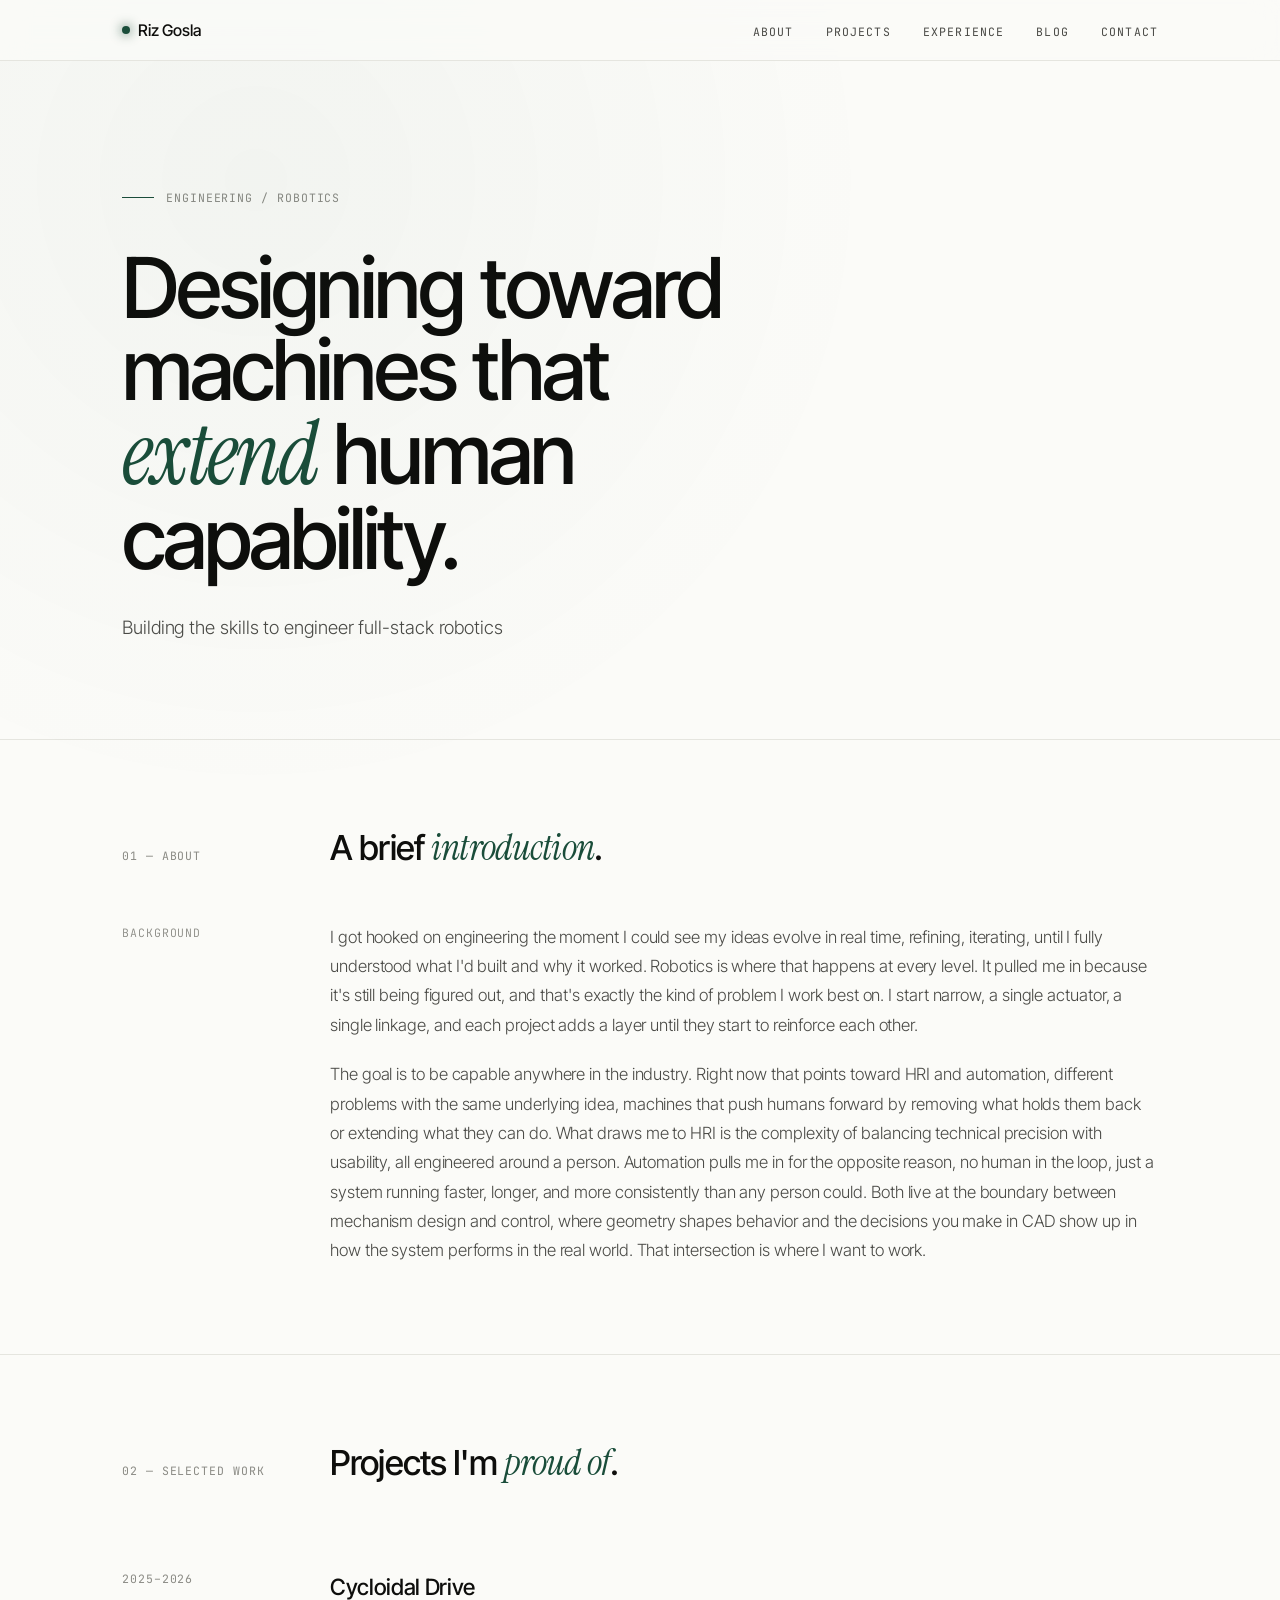
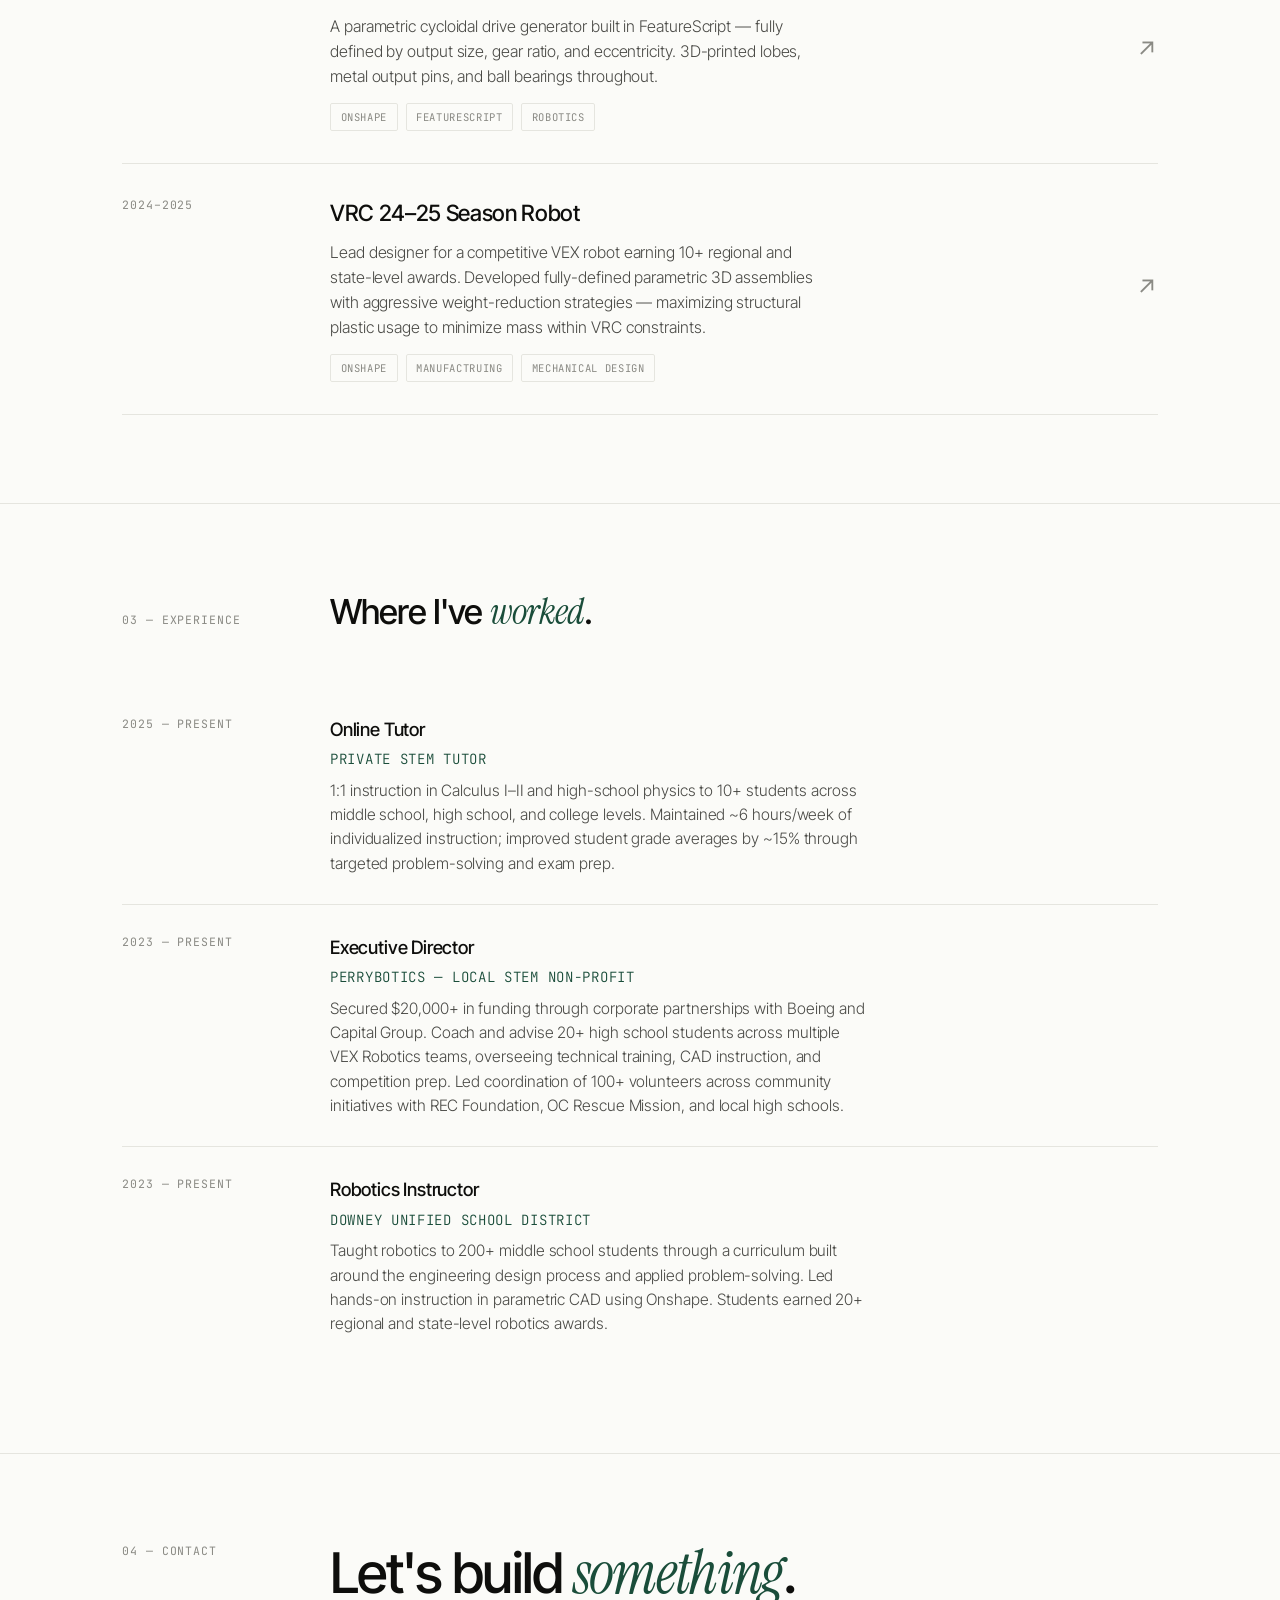
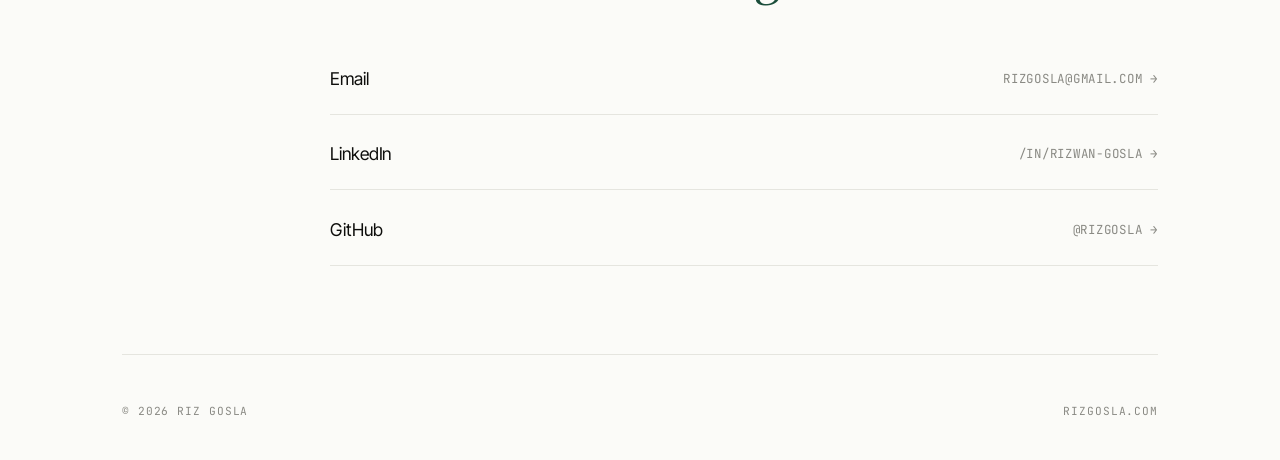
==== commit a55c3df1: "fixed a gltich" ====
--- a/index.html
+++ b/index.html
@@ -28,7 +28,7 @@
 <div class="container" id="top">
   <header class="hero">
     <div class="eyebrow reveal d1"><span class="mono">Engineering / Robotics</span></div>
-    <h1 class="reveal d2">Designing toward machines that <span class="serif">extend</span> human capability.</h1>
+    <h1 class="reveal d2">Designing toward machines that<br><span class="serif">extend</span> human capability.</h1>
     <p class="lede reveal d3">Building the skills to engineer full-stack robotics</p>
   </header>
 </div>
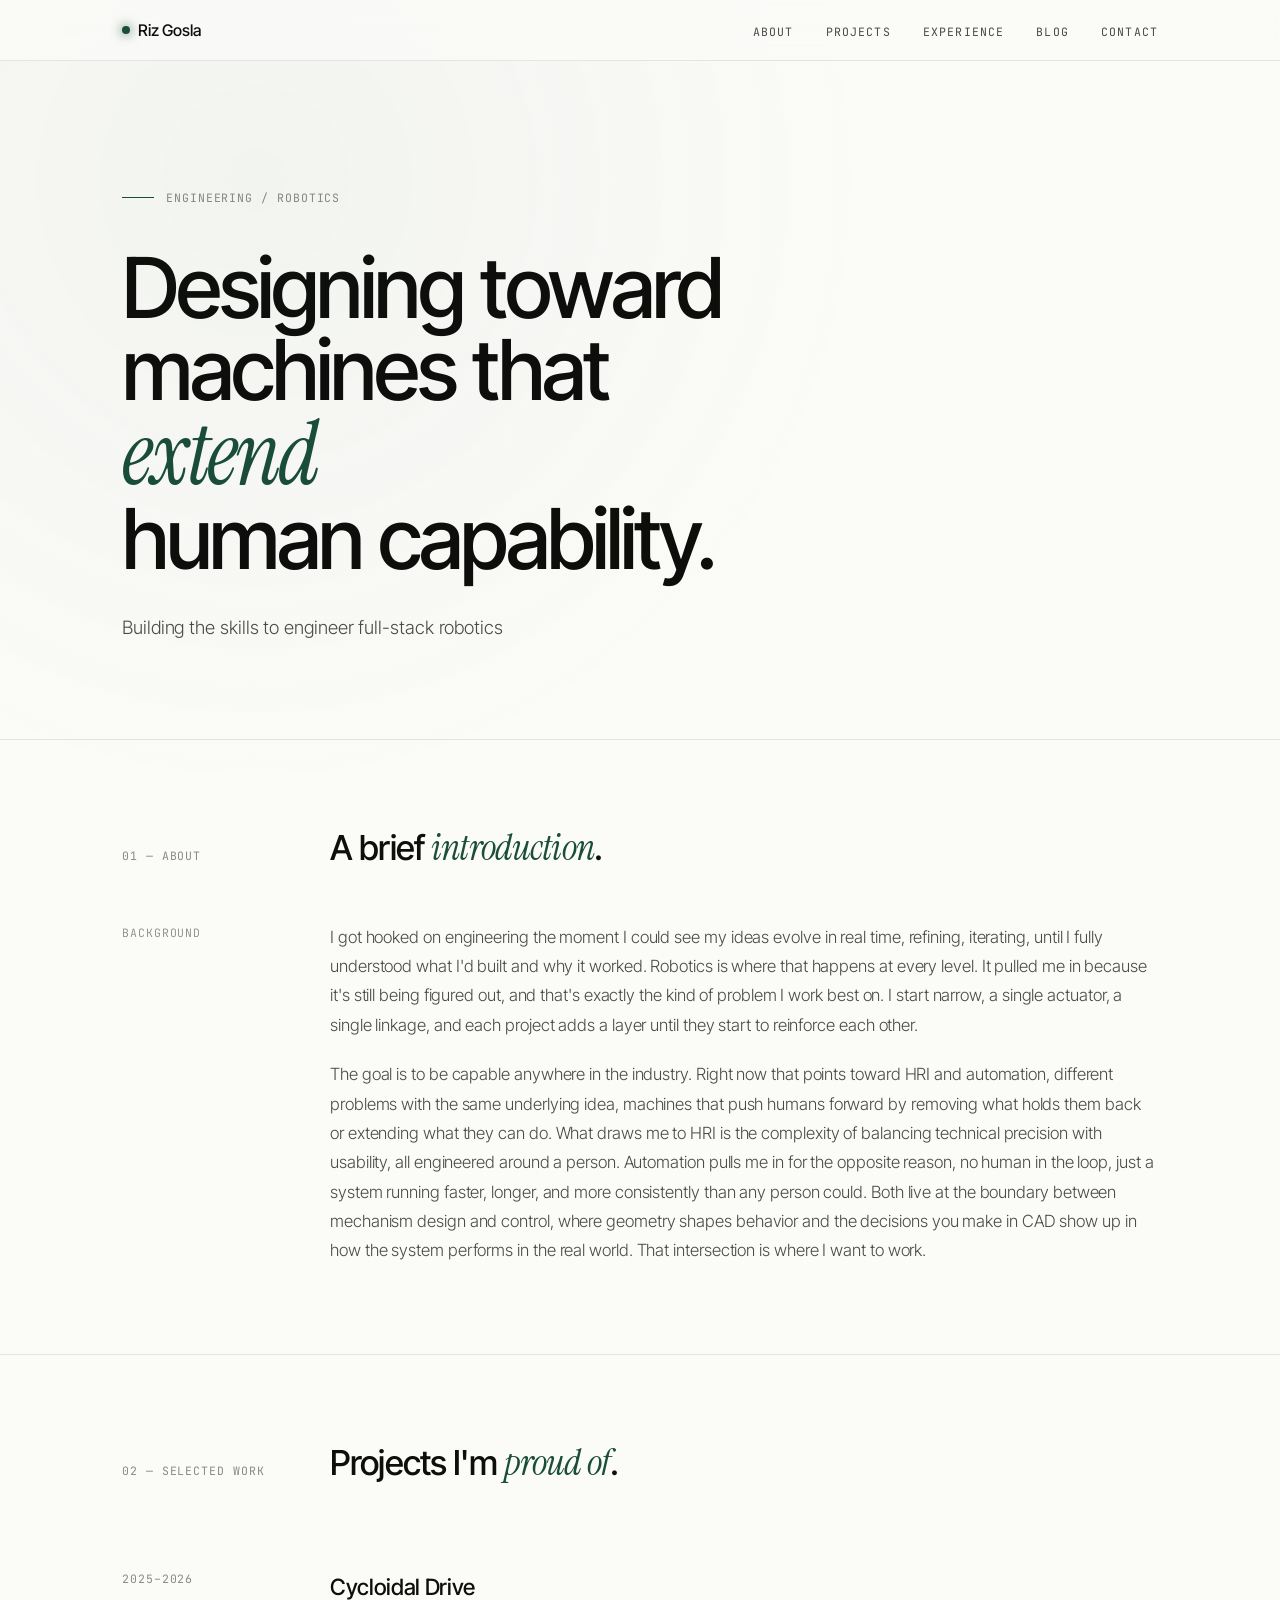
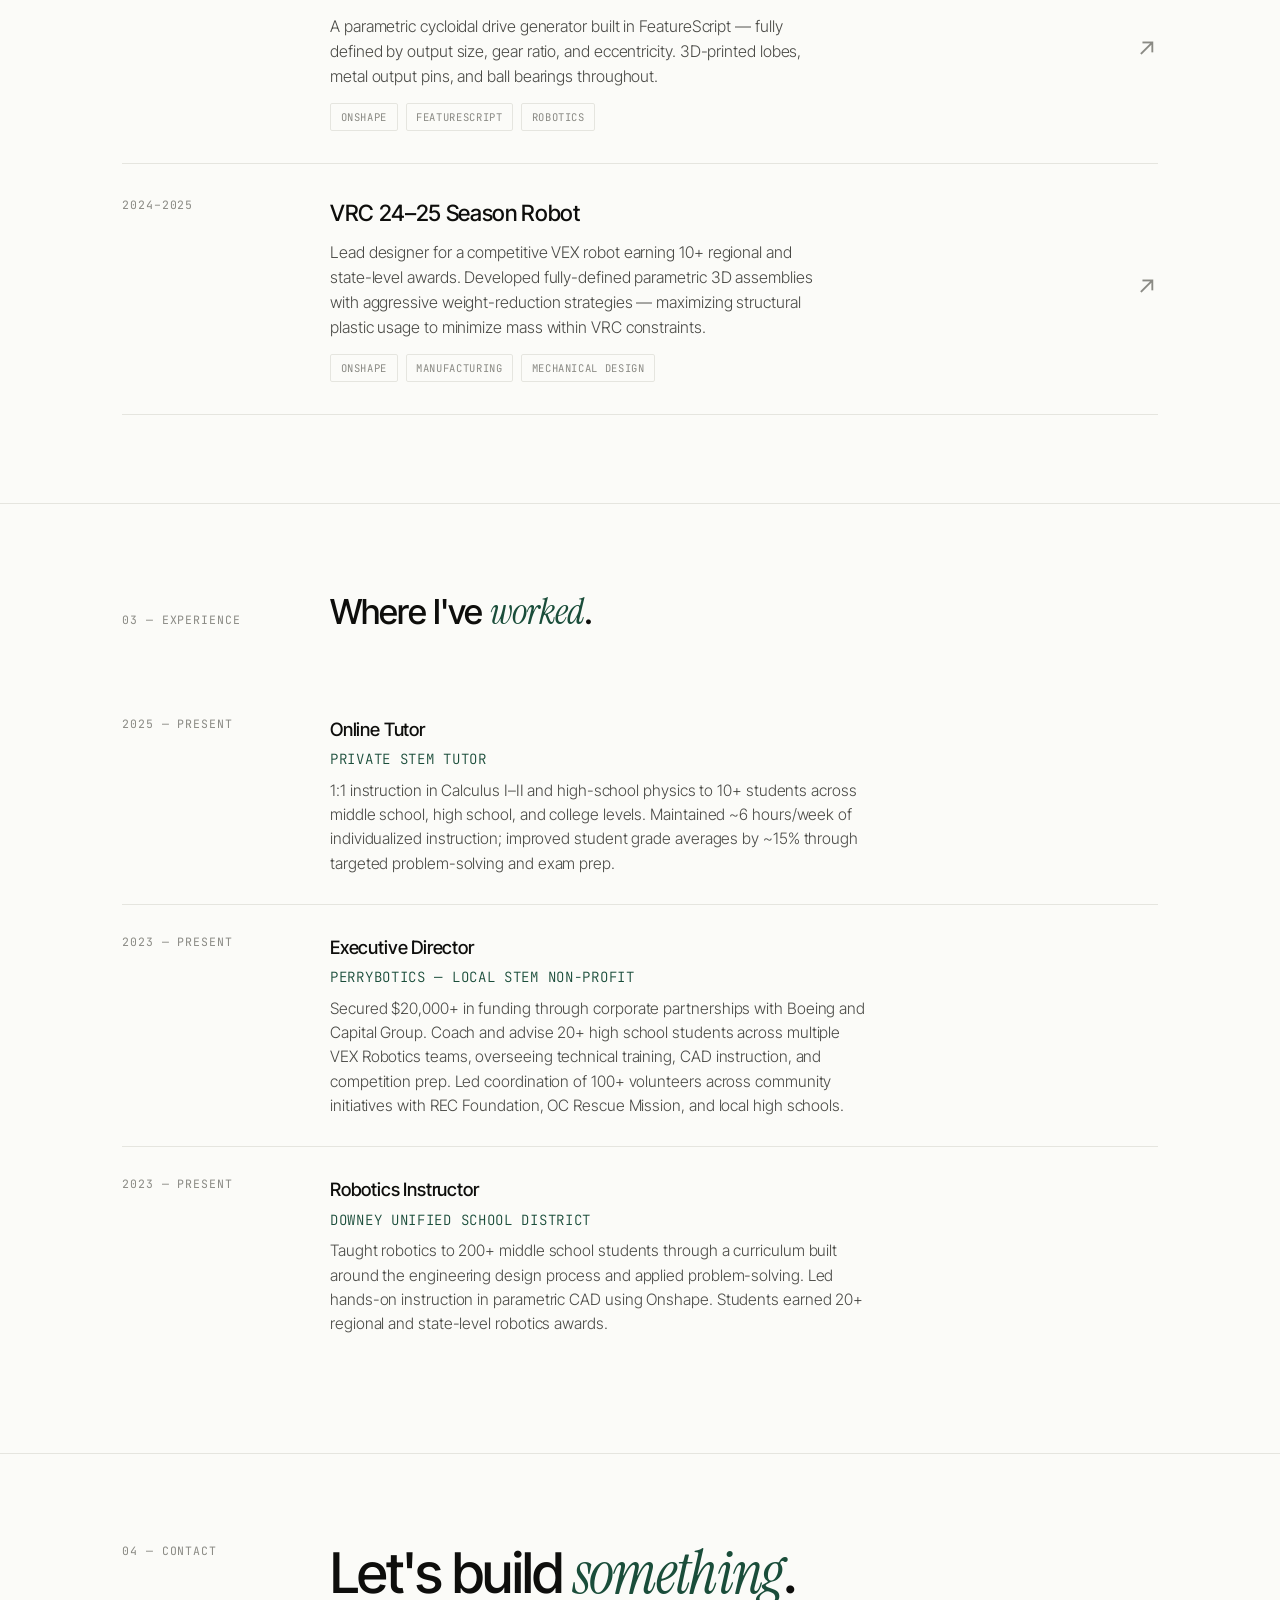
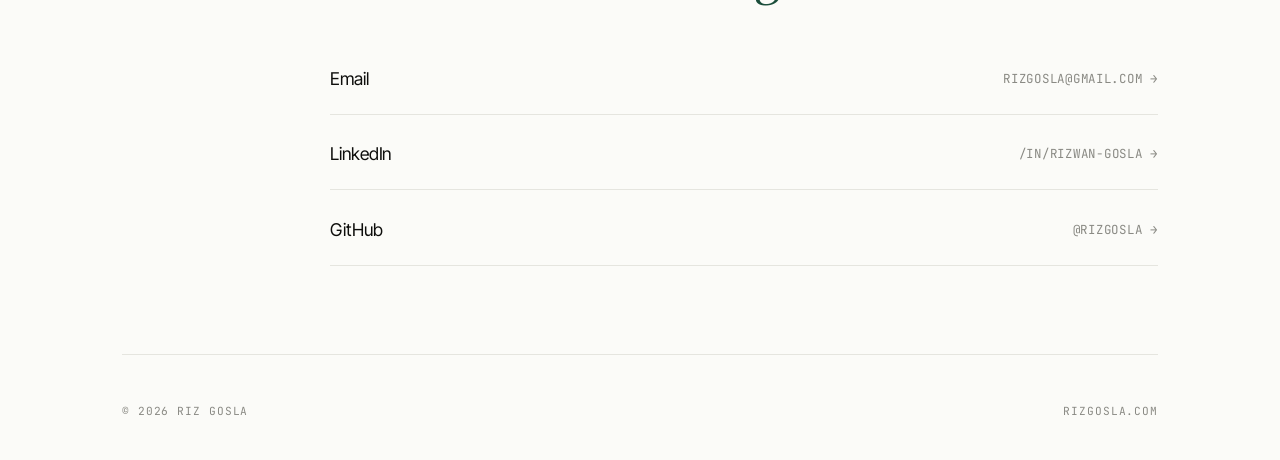
==== commit bf76675e: "updated title and typo" ====
--- a/index.html
+++ b/index.html
@@ -28,7 +28,7 @@
 <div class="container" id="top">
   <header class="hero">
     <div class="eyebrow reveal d1"><span class="mono">Engineering / Robotics</span></div>
-    <h1 class="reveal d2">Designing toward machines that<br><span class="serif">extend</span> human capability.</h1>
+    <h1 class="reveal d2">Designing toward<br>machines that <span class="serif">extend</span><br>human capability.</h1>
     <p class="lede reveal d3">Building the skills to engineer full-stack robotics</p>
   </header>
 </div>
@@ -105,7 +105,7 @@
           <p>Lead designer for a competitive VEX robot earning 10+ regional and state-level awards. Developed fully-defined parametric 3D assemblies with aggressive weight-reduction strategies — maximizing structural plastic usage to minimize mass within VRC constraints.</p>
           <div class="tags">
             <span class="tag">Onshape</span>
-            <span class="tag">Manufactruing</span>
+            <span class="tag">Manufacturing</span>
             <span class="tag">Mechanical Design</span>
           </div>
         </div>
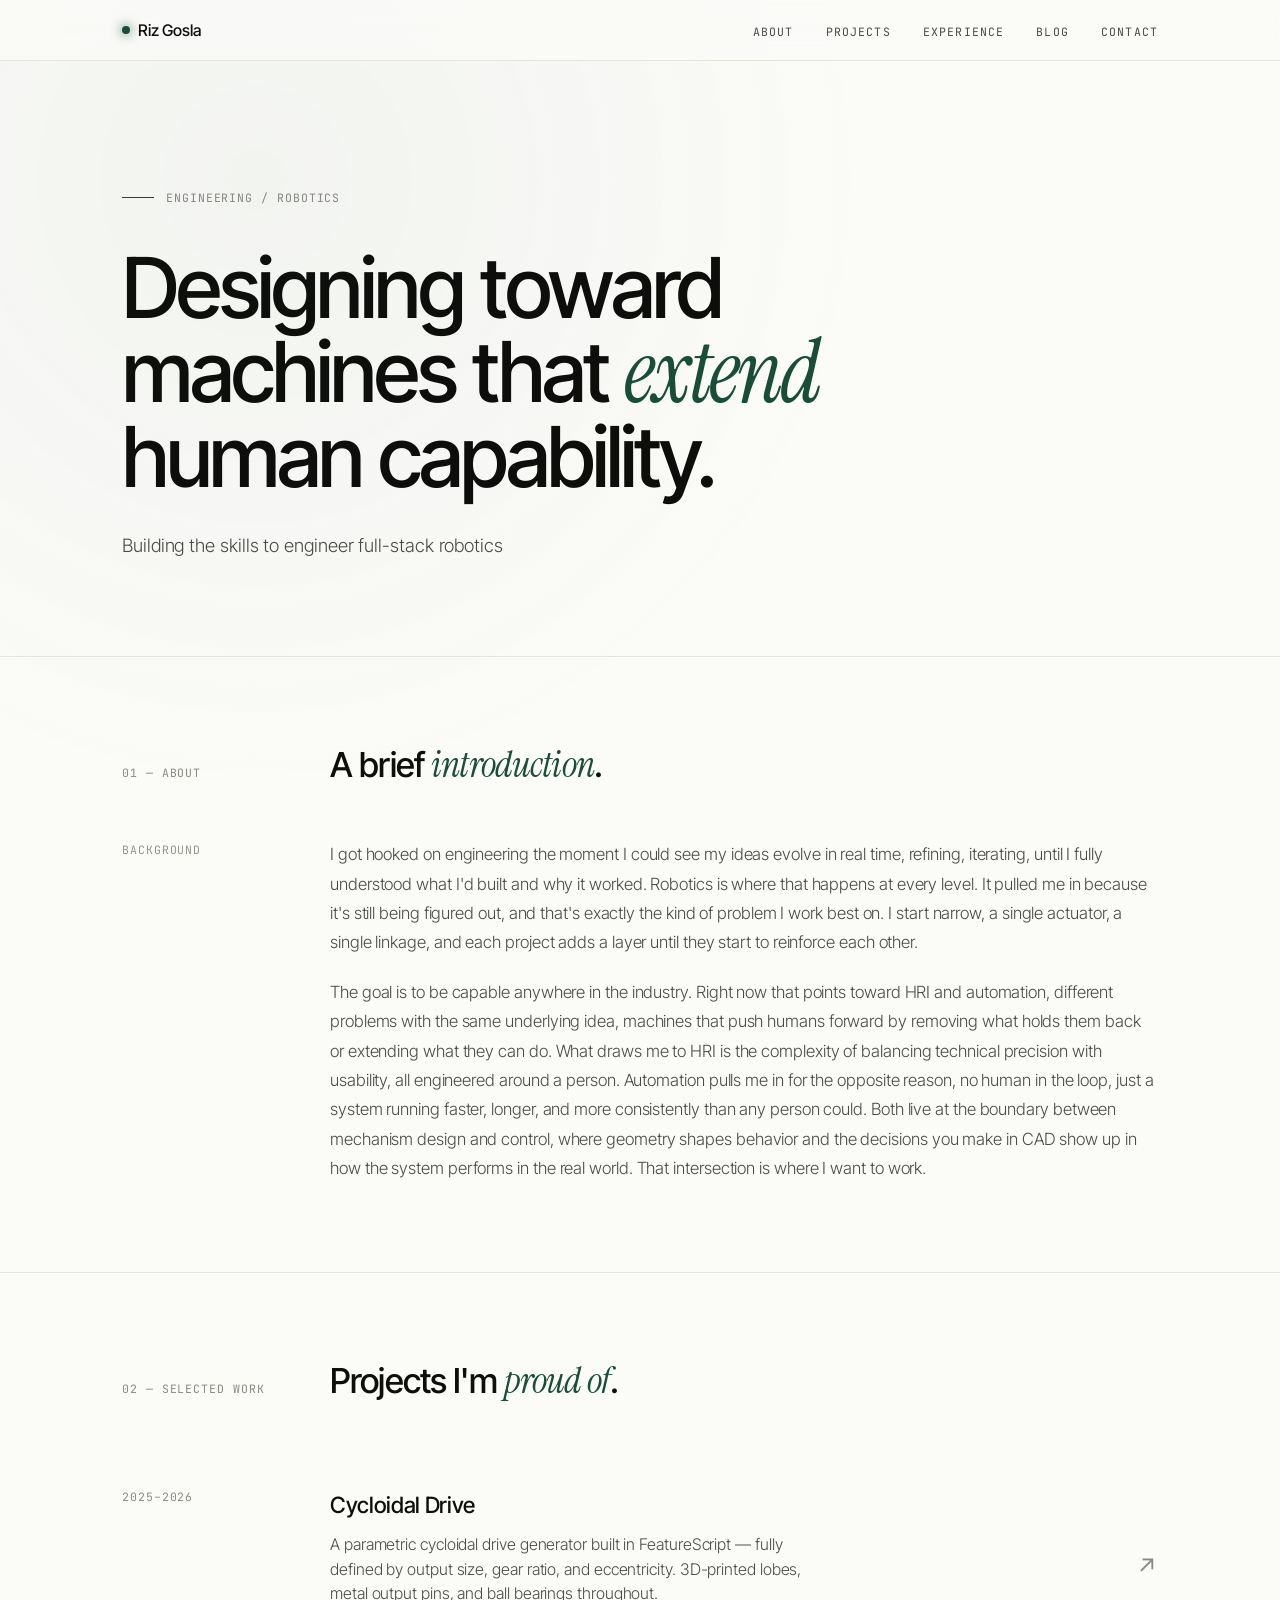
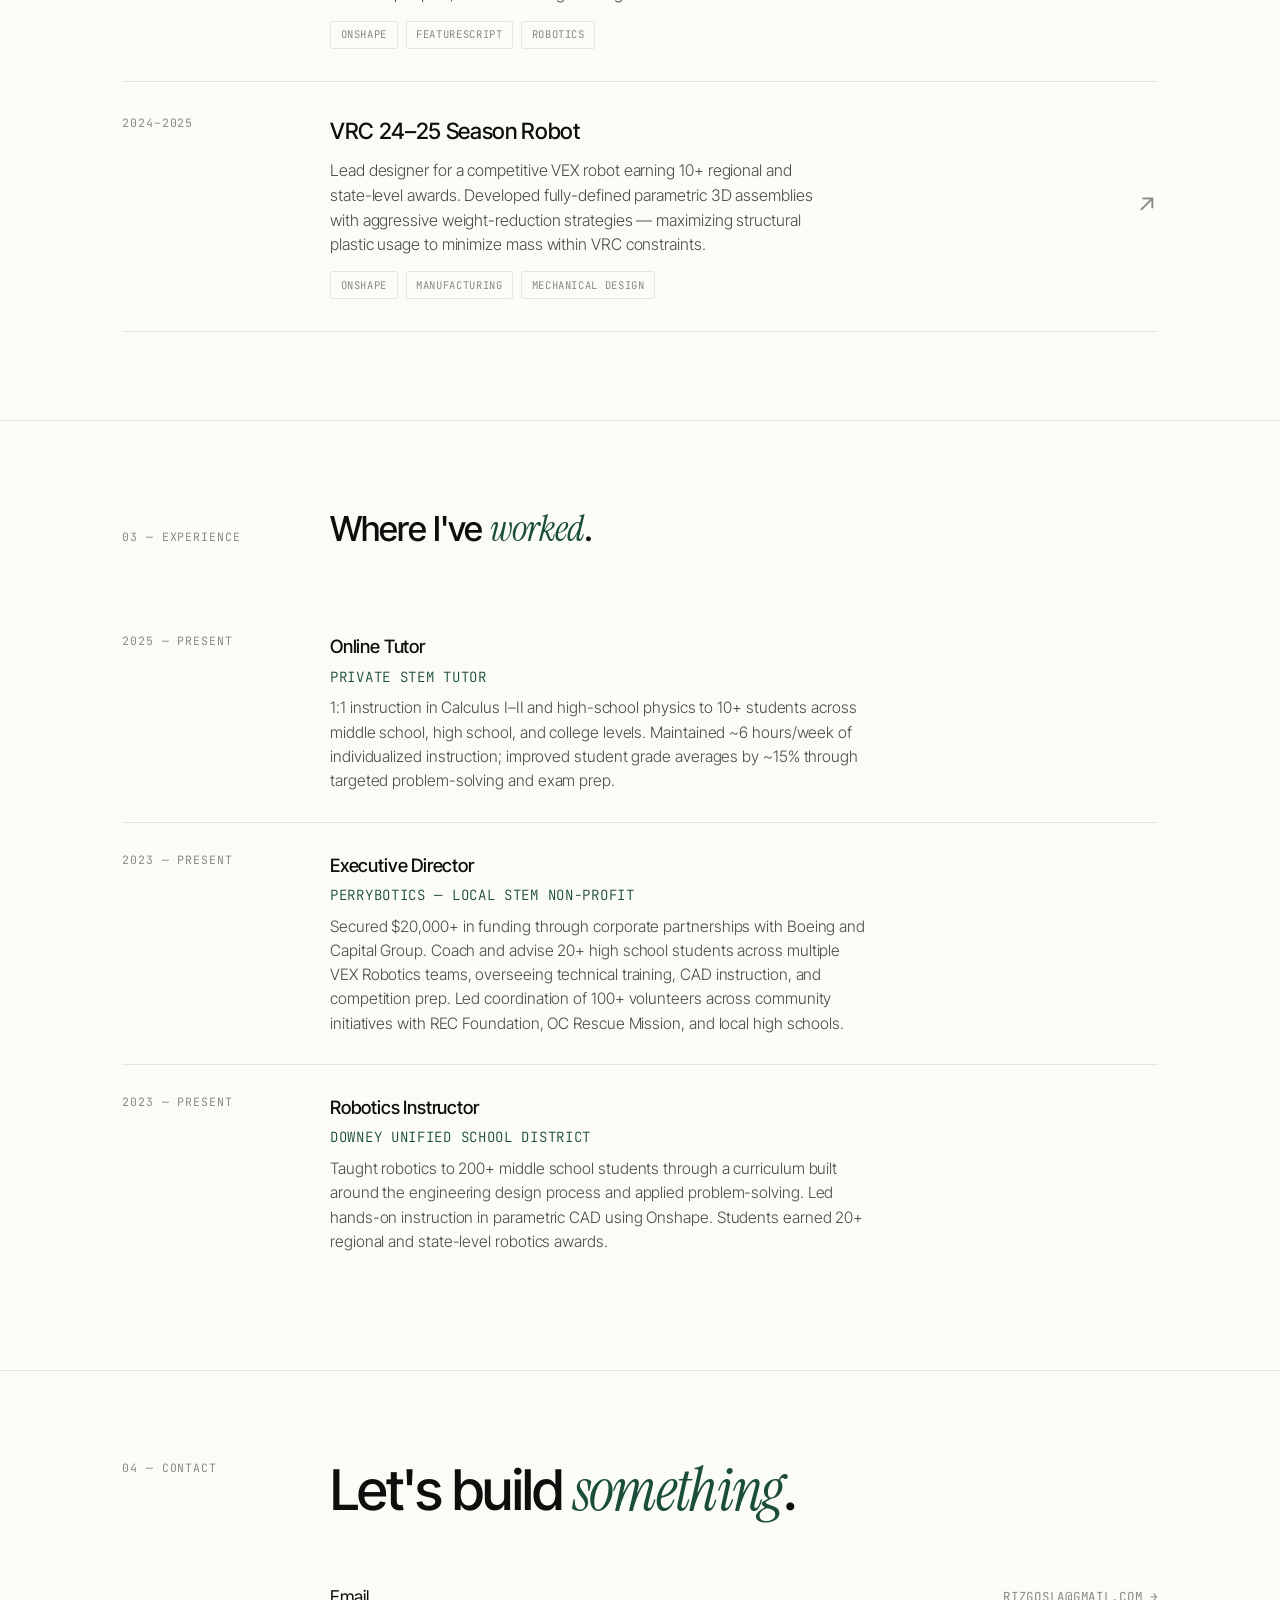
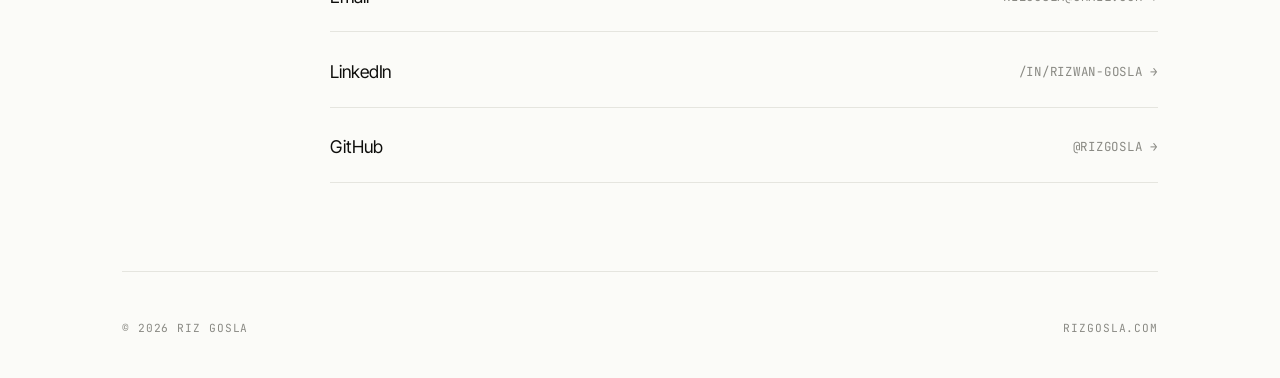
==== commit 4a8f78c9: "ttilecard" ====
--- a/index.html
+++ b/index.html
@@ -28,7 +28,7 @@
 <div class="container" id="top">
   <header class="hero">
     <div class="eyebrow reveal d1"><span class="mono">Engineering / Robotics</span></div>
-    <h1 class="reveal d2">Designing toward<br>machines that <span class="serif">extend</span><br>human capability.</h1>
+    <h1 class="reveal d2">Designing toward<br><span style="white-space:nowrap">machines that <span class="serif">extend</span></span><br>human capability.</h1>
     <p class="lede reveal d3">Building the skills to engineer full-stack robotics</p>
   </header>
 </div>
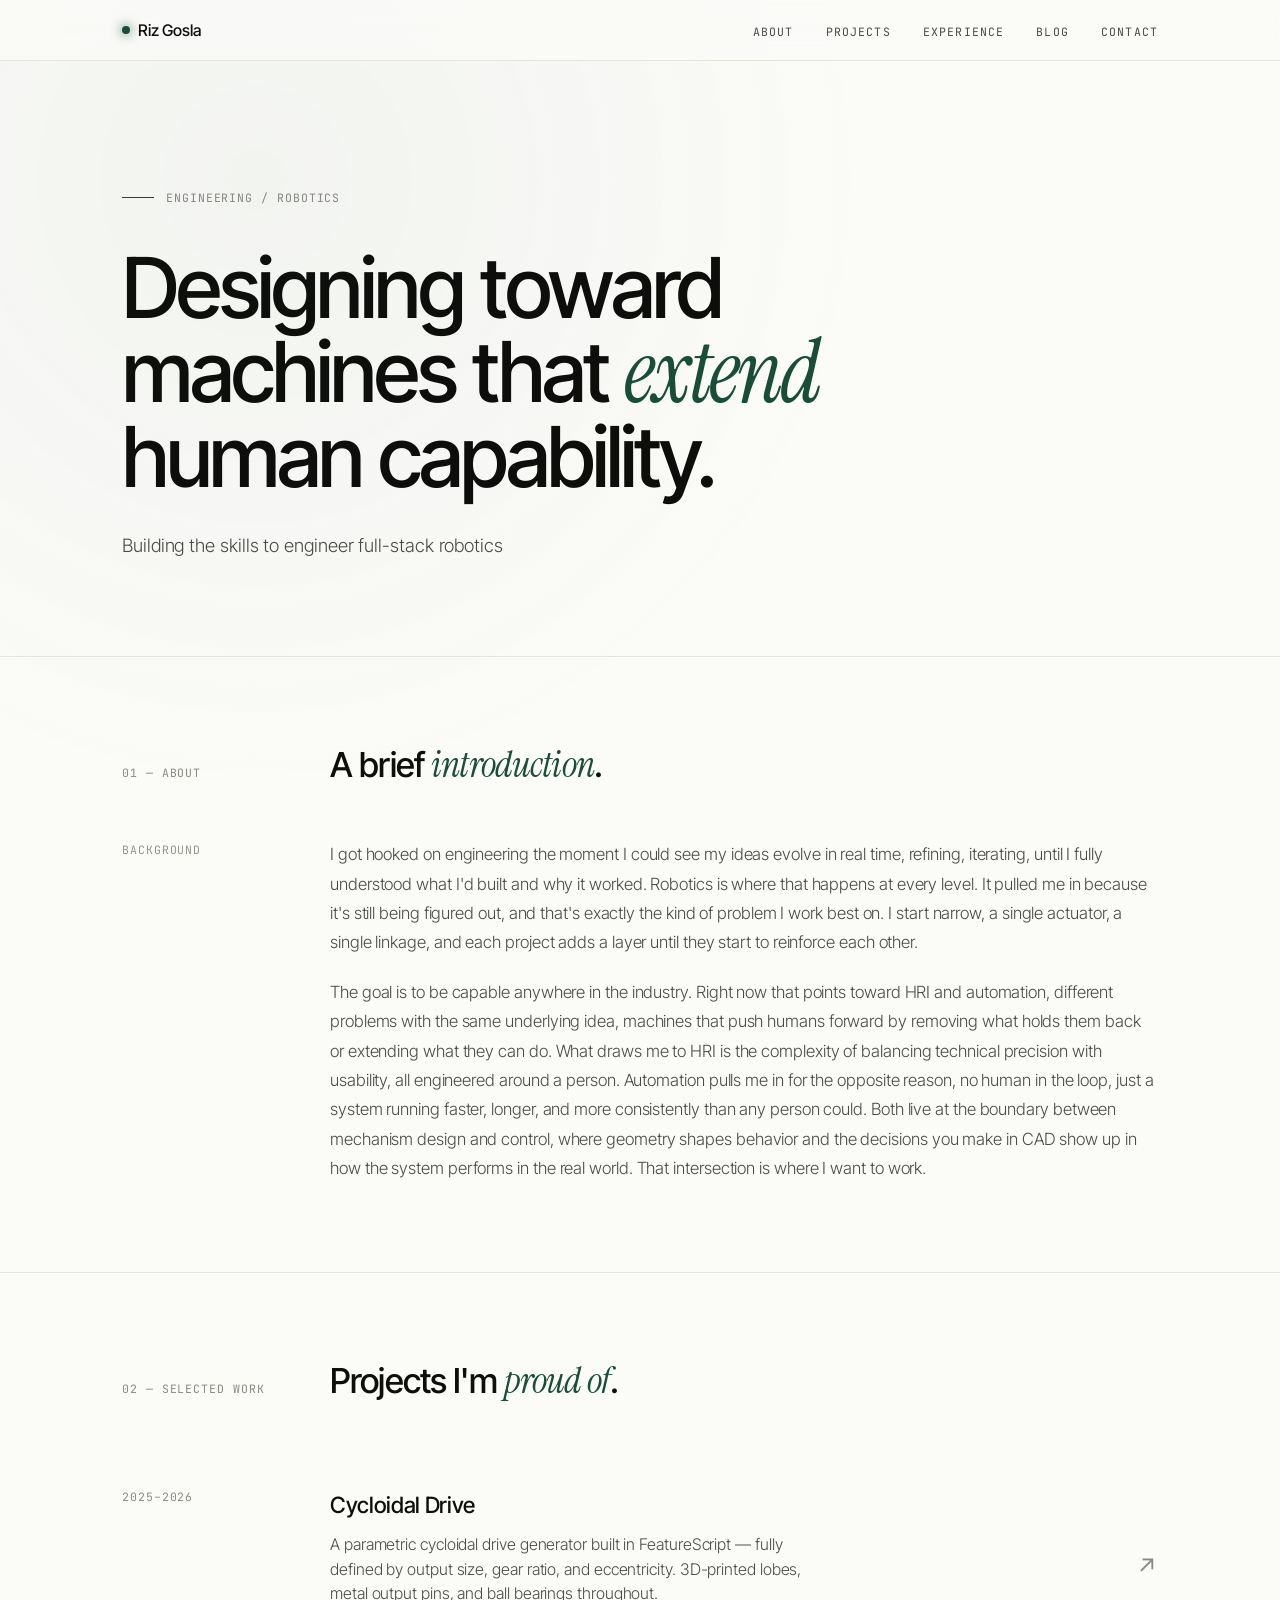
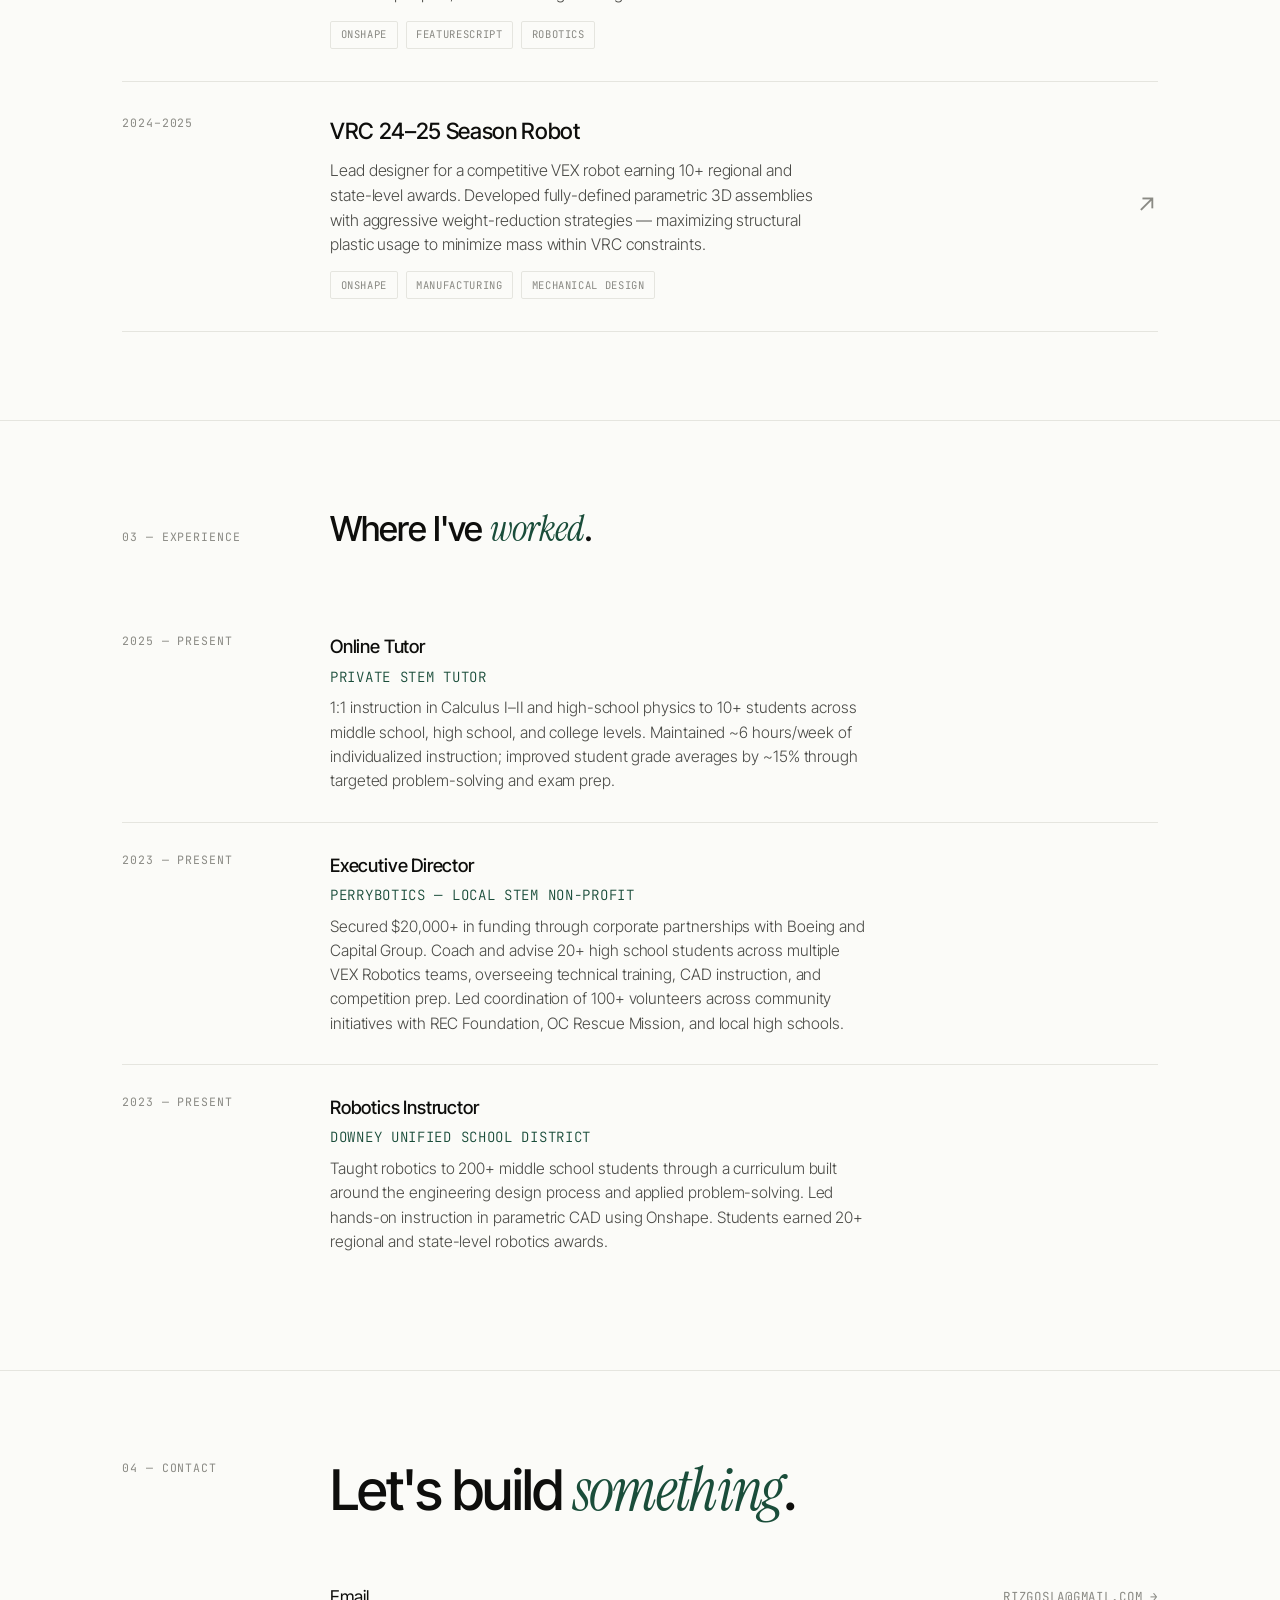
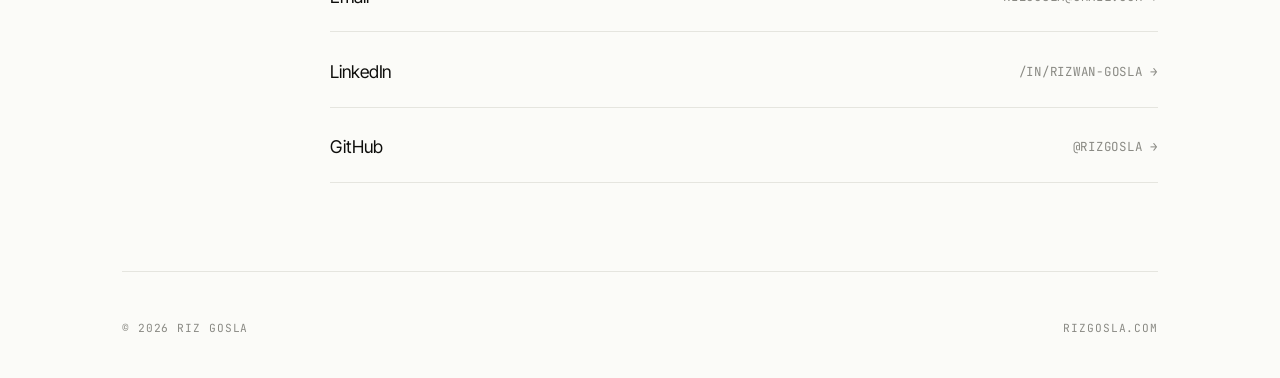
==== commit c26f463b: "Update project link to point to specific HTML file" ====
--- a/index.html
+++ b/index.html
@@ -98,7 +98,7 @@
         <span class="project-arrow">↗</span>
       </a>
 -->
-      <a href="#" class="project">
+      <a href="projects/vrc-high-stakes.html" class="project">
         <span class="mono">2024–2025</span>
         <div>
           <h3>VRC 24–25 Season Robot</h3>
--- a/styles.css
+++ b/styles.css
@@ -418,3 +418,52 @@
 
 .post-featured-actions { display: flex; align-items: center; gap: 1.25rem; flex-wrap: wrap; }
 .post-card-footer { display: flex; align-items: center; gap: 1rem; flex-wrap: wrap; }
+.cs-specs { display: grid; grid-template-columns: repeat(auto-fit, minmax(130px, 1fr)); gap: 1px; background: var(--line); border: 1px solid var(--line); border-radius: var(--radius); overflow: hidden; margin: 1.75rem 0; }
+.cs-spec { background: var(--bg); padding: 1.1rem 1.2rem; }
+.cs-spec .k { font-family: 'JetBrains Mono', monospace; font-size: 0.62rem; text-transform: uppercase; letter-spacing: 0.08em; color: var(--ink-mute); }
+.cs-spec .v { font-size: 1.7rem; font-weight: 500; letter-spacing: -0.02em; line-height: 1.1; margin-top: 0.35rem; }
+.cs-spec .v small { font-size: 0.8rem; font-weight: 400; color: var(--ink-mute); letter-spacing: 0; }
+ 
+/* — spec tables (Requirements §3): constraint / chosen / derived — */
+.cs-group { margin: 1.75rem 0; }
+.cs-group-label { display: flex; align-items: center; gap: 0.6rem; margin-bottom: 0.6rem; font-family: 'JetBrains Mono', monospace; font-size: 0.66rem; text-transform: uppercase; letter-spacing: 0.08em; color: var(--ink); }
+.cs-group-label::before { content: ""; width: 12px; height: 12px; border-radius: 3px; flex-shrink: 0; }
+.cs-group.is-constraint .cs-group-label::before { background: var(--ink-mute); }
+.cs-group.is-chosen .cs-group-label::before { background: var(--accent); }
+.cs-group.is-derived .cs-group-label::before { background: var(--accent-soft); }
+.cs-group-label small { font-family: 'Inter Tight', sans-serif; text-transform: none; letter-spacing: 0; color: var(--ink-mute); font-weight: 300; }
+.cs-table { width: 100%; border-collapse: collapse; font-size: 0.92rem; }
+.cs-table th, .cs-table td { text-align: left; padding: 0.6rem 0.7rem; border-bottom: 1px solid var(--line); vertical-align: top; }
+.cs-table th { font-family: 'JetBrains Mono', monospace; font-size: 0.62rem; text-transform: uppercase; letter-spacing: 0.06em; color: var(--ink-mute); font-weight: 500; }
+.cs-table td { color: var(--ink-soft); font-weight: 300; line-height: 1.6; }
+.cs-table tr:last-child td { border-bottom: none; }
+ 
+/* — decision cards (Design §4): Considered / Chose / Because / Trade-off — */
+.cs-decision { border: 1px solid var(--line); border-radius: var(--radius); padding: 1.1rem 1.25rem; margin: 1rem 0; background: var(--bg-elev); }
+.cs-decision h4 { font-size: 1.02rem; font-weight: 500; letter-spacing: -0.01em; margin-bottom: 0.7rem; }
+.cs-row { display: flex; gap: 0.8rem; margin: 0.4rem 0; font-size: 0.95rem; color: var(--ink-soft); font-weight: 300; line-height: 1.65; }
+.cs-row .cs-tag { font-family: 'JetBrains Mono', monospace; font-size: 0.6rem; text-transform: uppercase; letter-spacing: 0.06em; color: var(--ink-mute); flex: 0 0 78px; padding-top: 0.2rem; }
+.cs-row.is-chose .cs-tag { color: var(--accent); }
+@media (max-width: 720px) { .cs-row { flex-direction: column; gap: 0.15rem; } .cs-row .cs-tag { flex-basis: auto; } }
+ 
+/* — callouts (Design limitations, Testing insight) — */
+.cs-callout, .cs-limit { padding: 1rem 1.2rem; border-radius: var(--radius); margin: 1.25rem 0; font-size: 0.98rem; font-weight: 300; color: var(--ink-soft); line-height: 1.7; }
+.cs-callout { background: rgba(26, 77, 58, 0.06); border-left: 2px solid var(--accent); }
+.cs-limit { background: var(--bg-elev); border-left: 2px solid var(--ink-mute); }
+.cs-label { display: block; font-family: 'JetBrains Mono', monospace; font-size: 0.62rem; text-transform: uppercase; letter-spacing: 0.07em; margin-bottom: 0.4rem; }
+.cs-callout .cs-label { color: var(--accent); }
+.cs-limit .cs-label { color: var(--ink-mute); }
+ 
+/* — inline figures (lightbox-wired) — */
+.cs-fig { margin: 1.75rem 0; cursor: zoom-in; }
+.cs-fig img { width: 100%; display: block; border: 1px solid var(--line); border-radius: var(--radius); transition: transform 0.4s cubic-bezier(0.2, 0.7, 0.2, 1), box-shadow 0.4s; }
+.cs-fig:hover img { transform: scale(1.01); box-shadow: 0 20px 60px -20px rgba(0,0,0,0.12); }
+.cs-fig figcaption { font-family: 'JetBrains Mono', monospace; font-size: 0.66rem; text-transform: uppercase; letter-spacing: 0.06em; color: var(--ink-mute); margin-top: 0.7rem; }
+.cs-fig-grid { display: grid; grid-template-columns: 1fr 1fr; gap: 1rem; margin: 1.75rem 0; }
+.cs-fig-grid .cs-fig { margin: 0; }
+@media (max-width: 720px) { .cs-fig-grid { grid-template-columns: 1fr; } }
+ 
+/* — missing-image placeholder (shows the filename to upload; harmless once images exist) — */
+.cs-drop { display: flex; flex-direction: column; align-items: center; justify-content: center; gap: 0.4rem; min-height: 200px; border: 1.5px dashed rgba(26, 77, 58, 0.4); border-radius: var(--radius); background: var(--bg-elev); text-align: center; padding: 1rem; }
+.cs-drop .t { font-family: 'JetBrains Mono', monospace; font-size: 0.66rem; letter-spacing: 0.1em; text-transform: uppercase; color: var(--accent); }
+.cs-drop .d { font-size: 0.82rem; color: var(--ink-mute); word-break: break-word; max-width: 36ch; }
